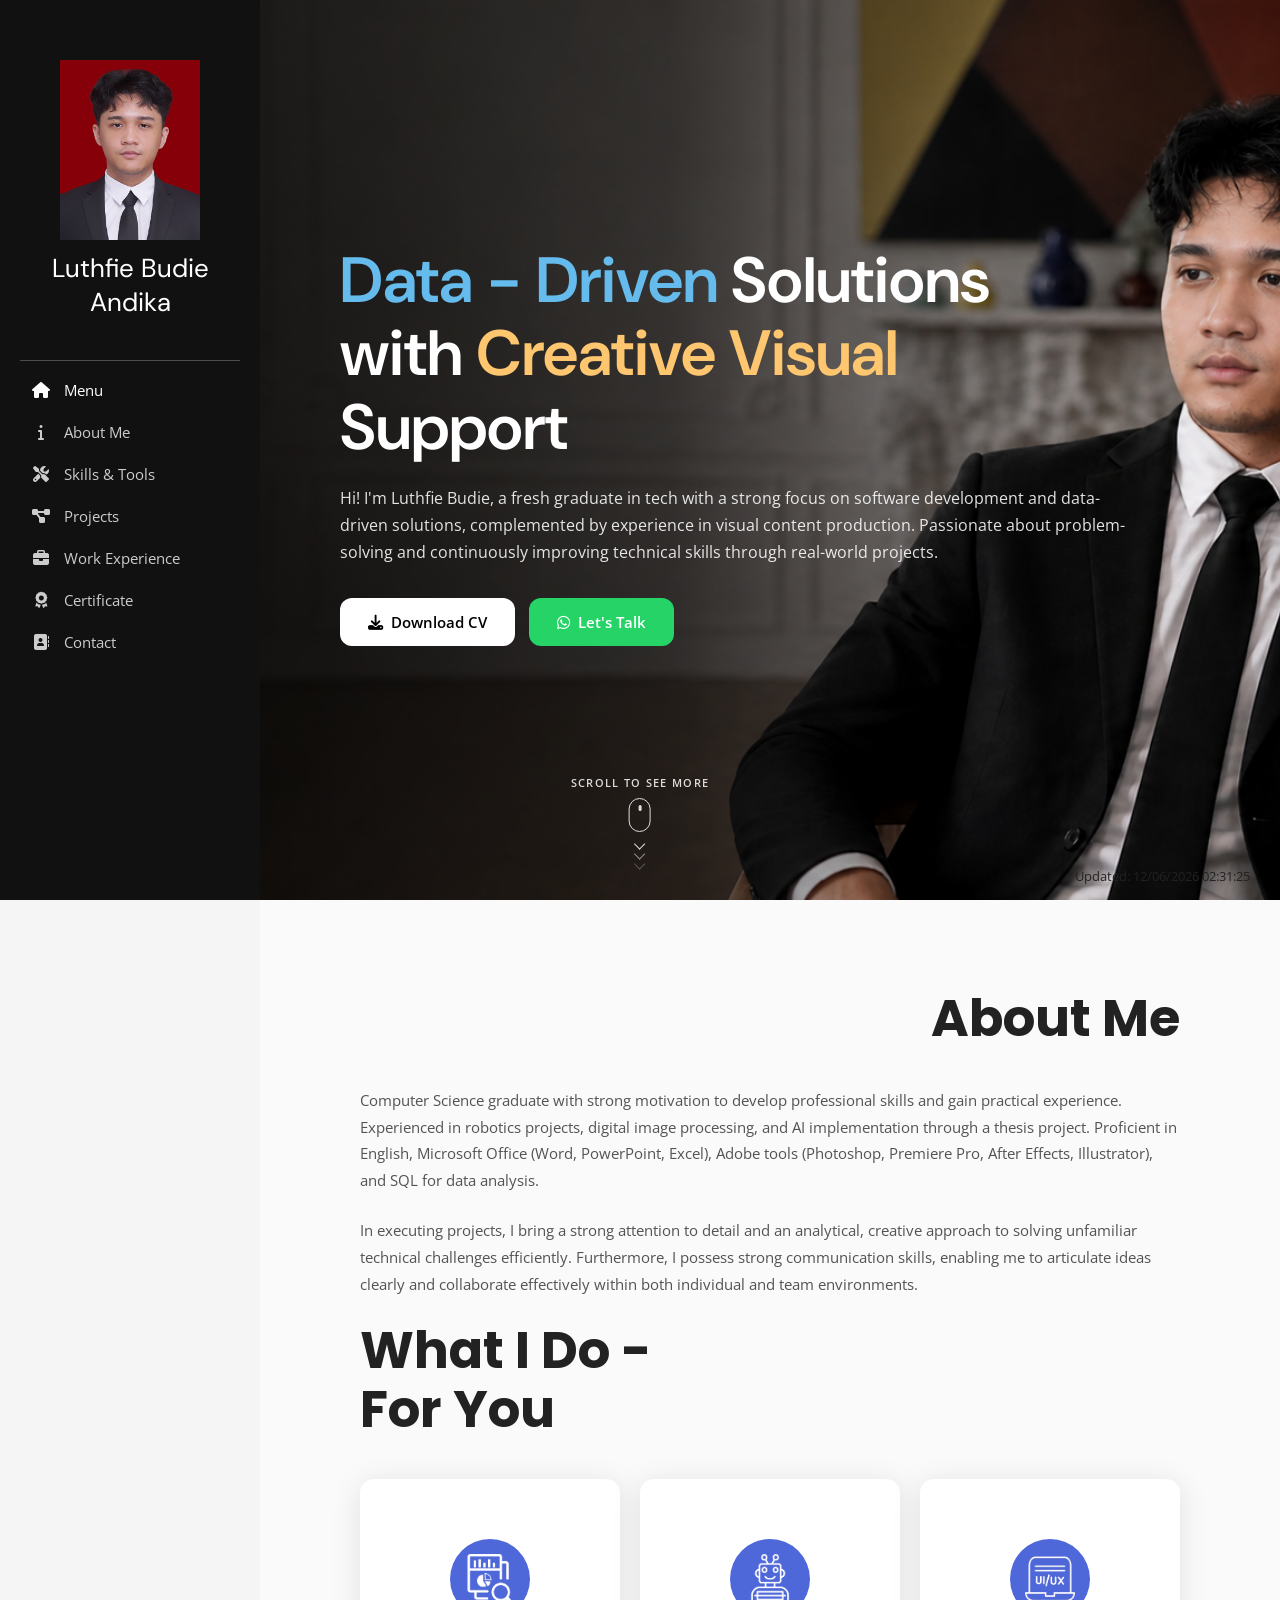
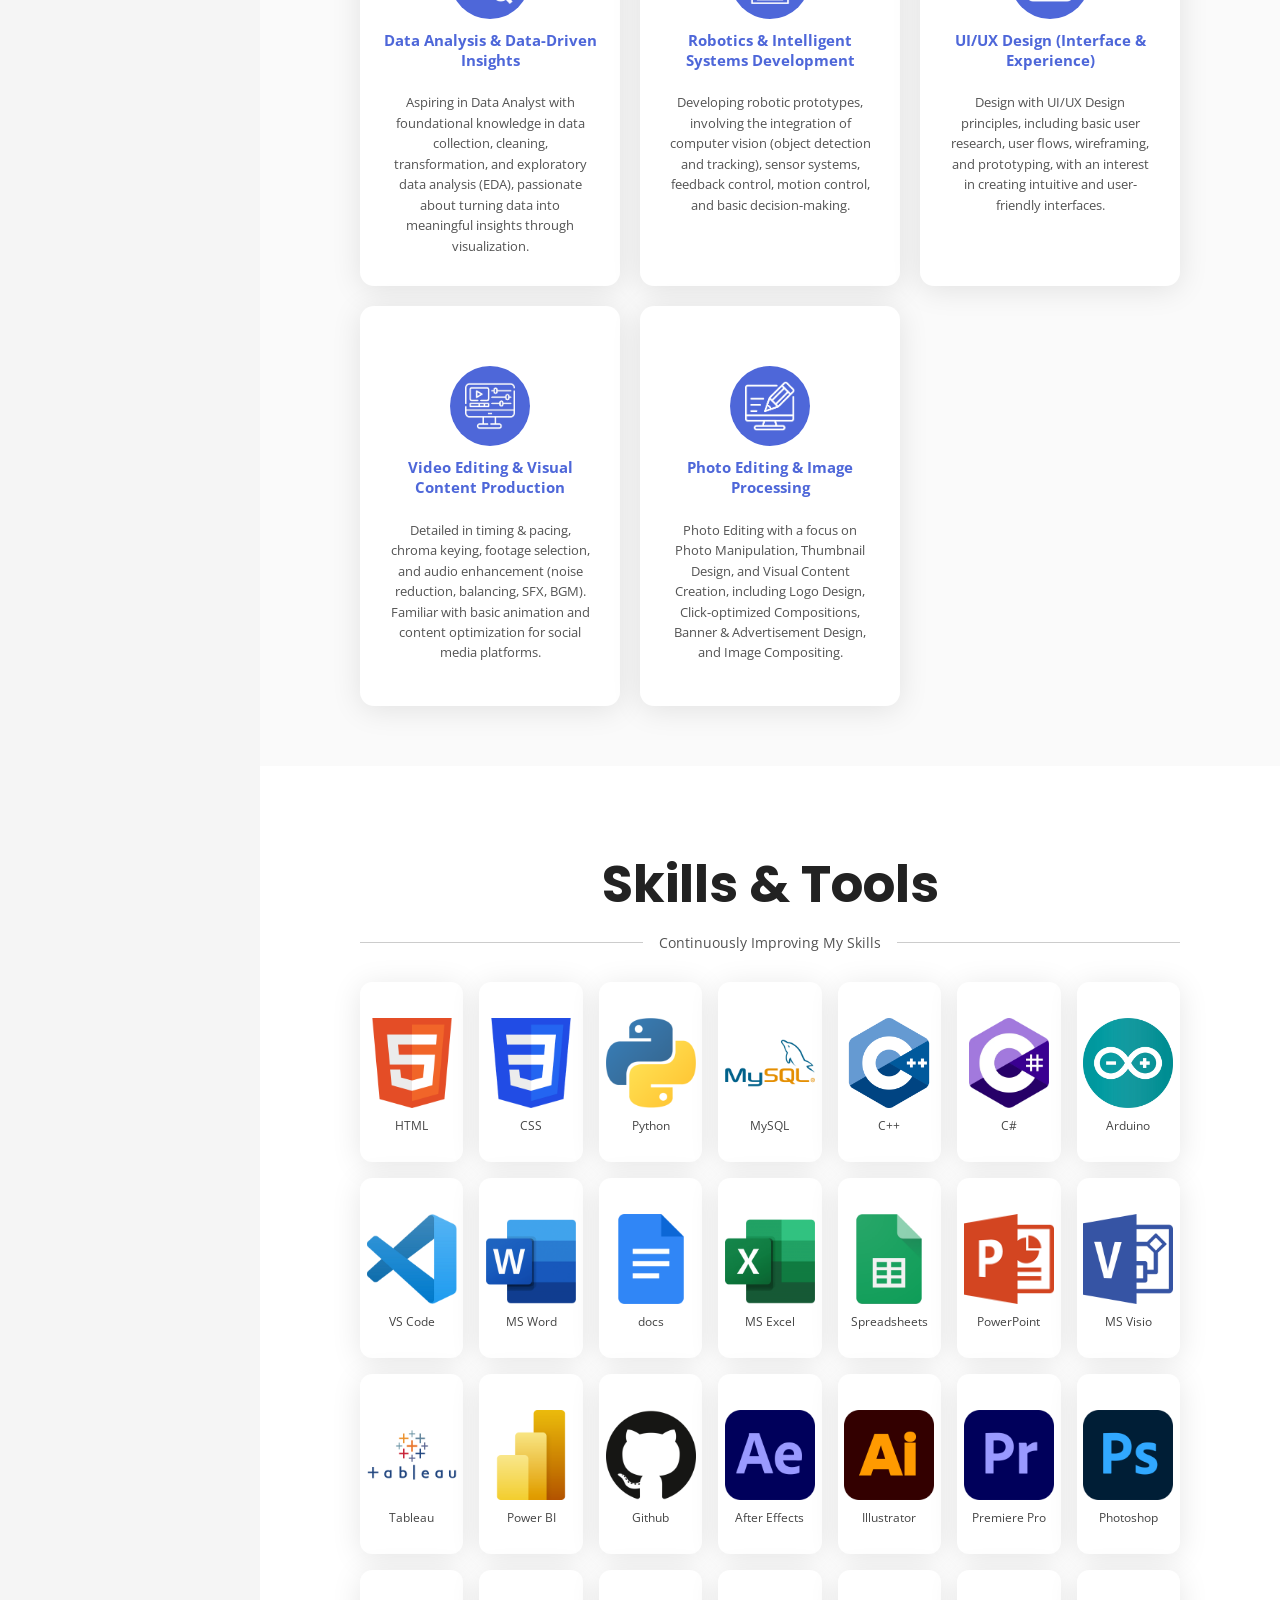
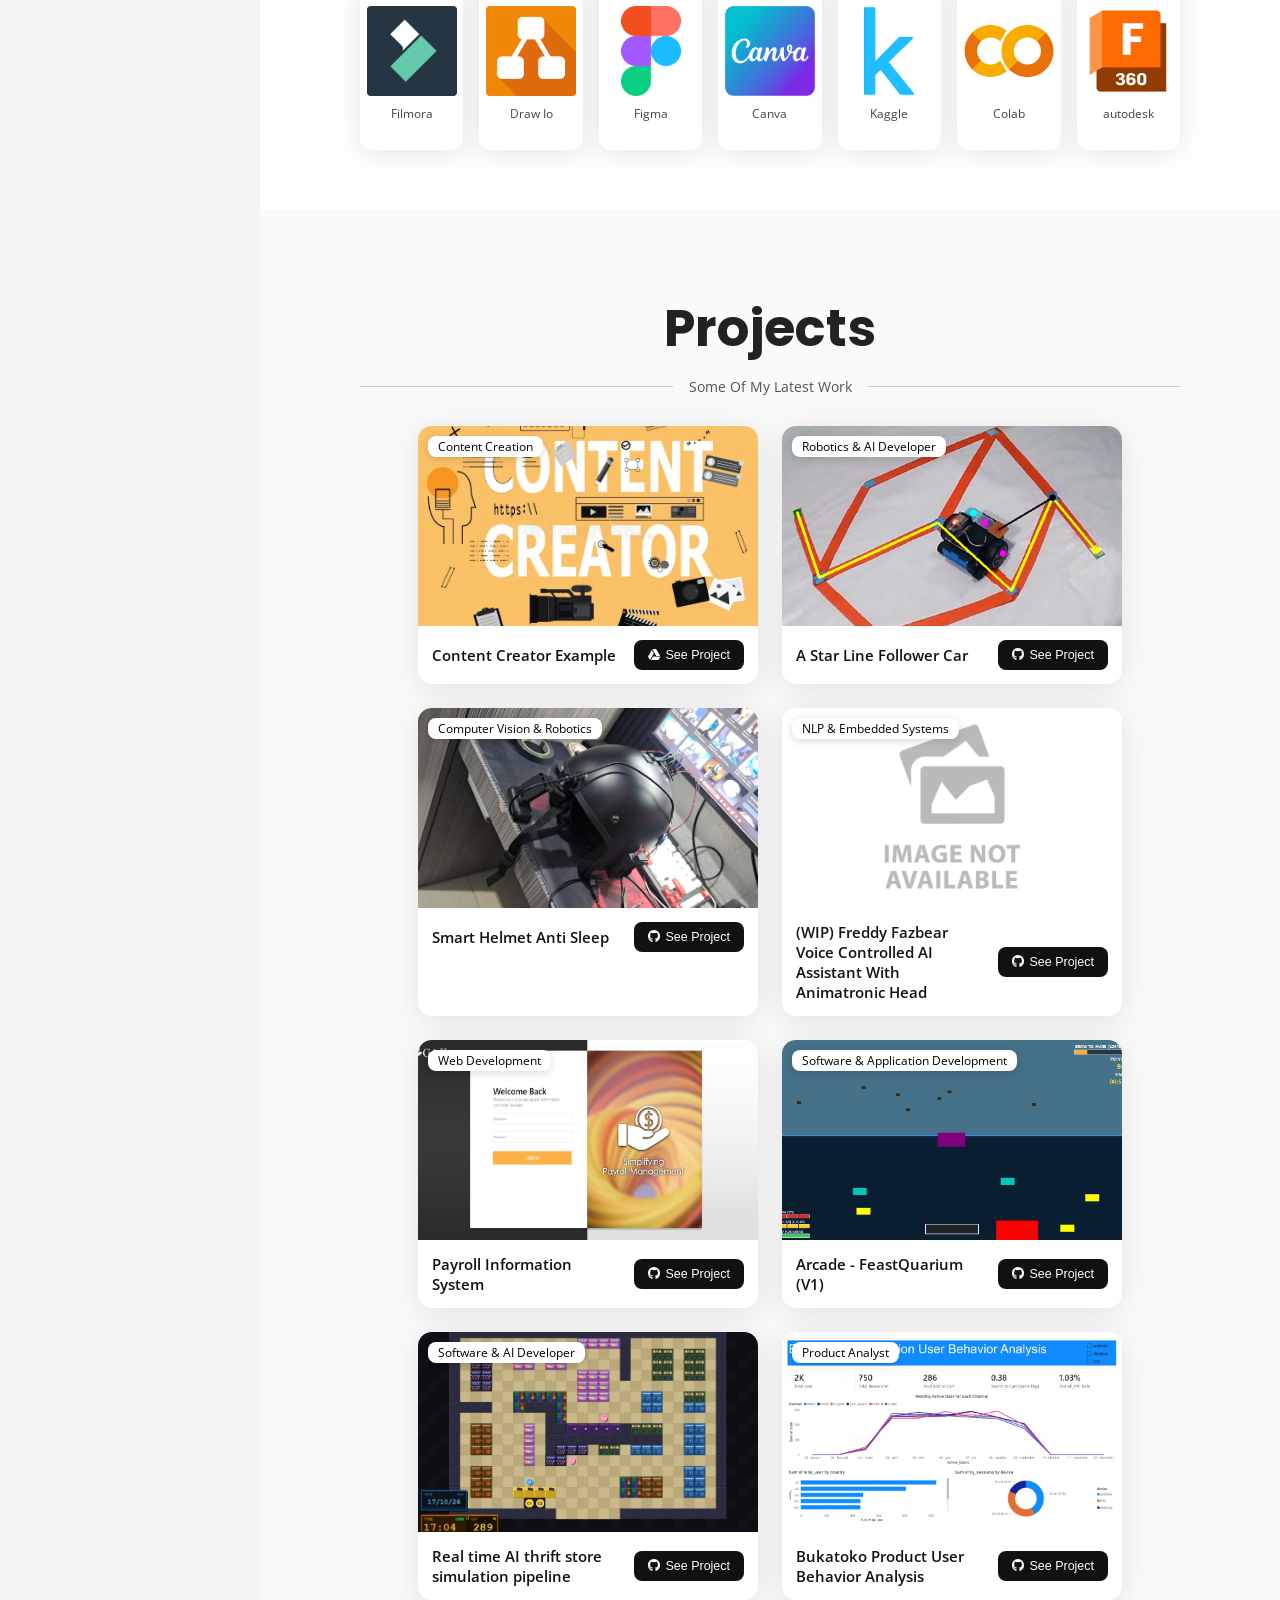
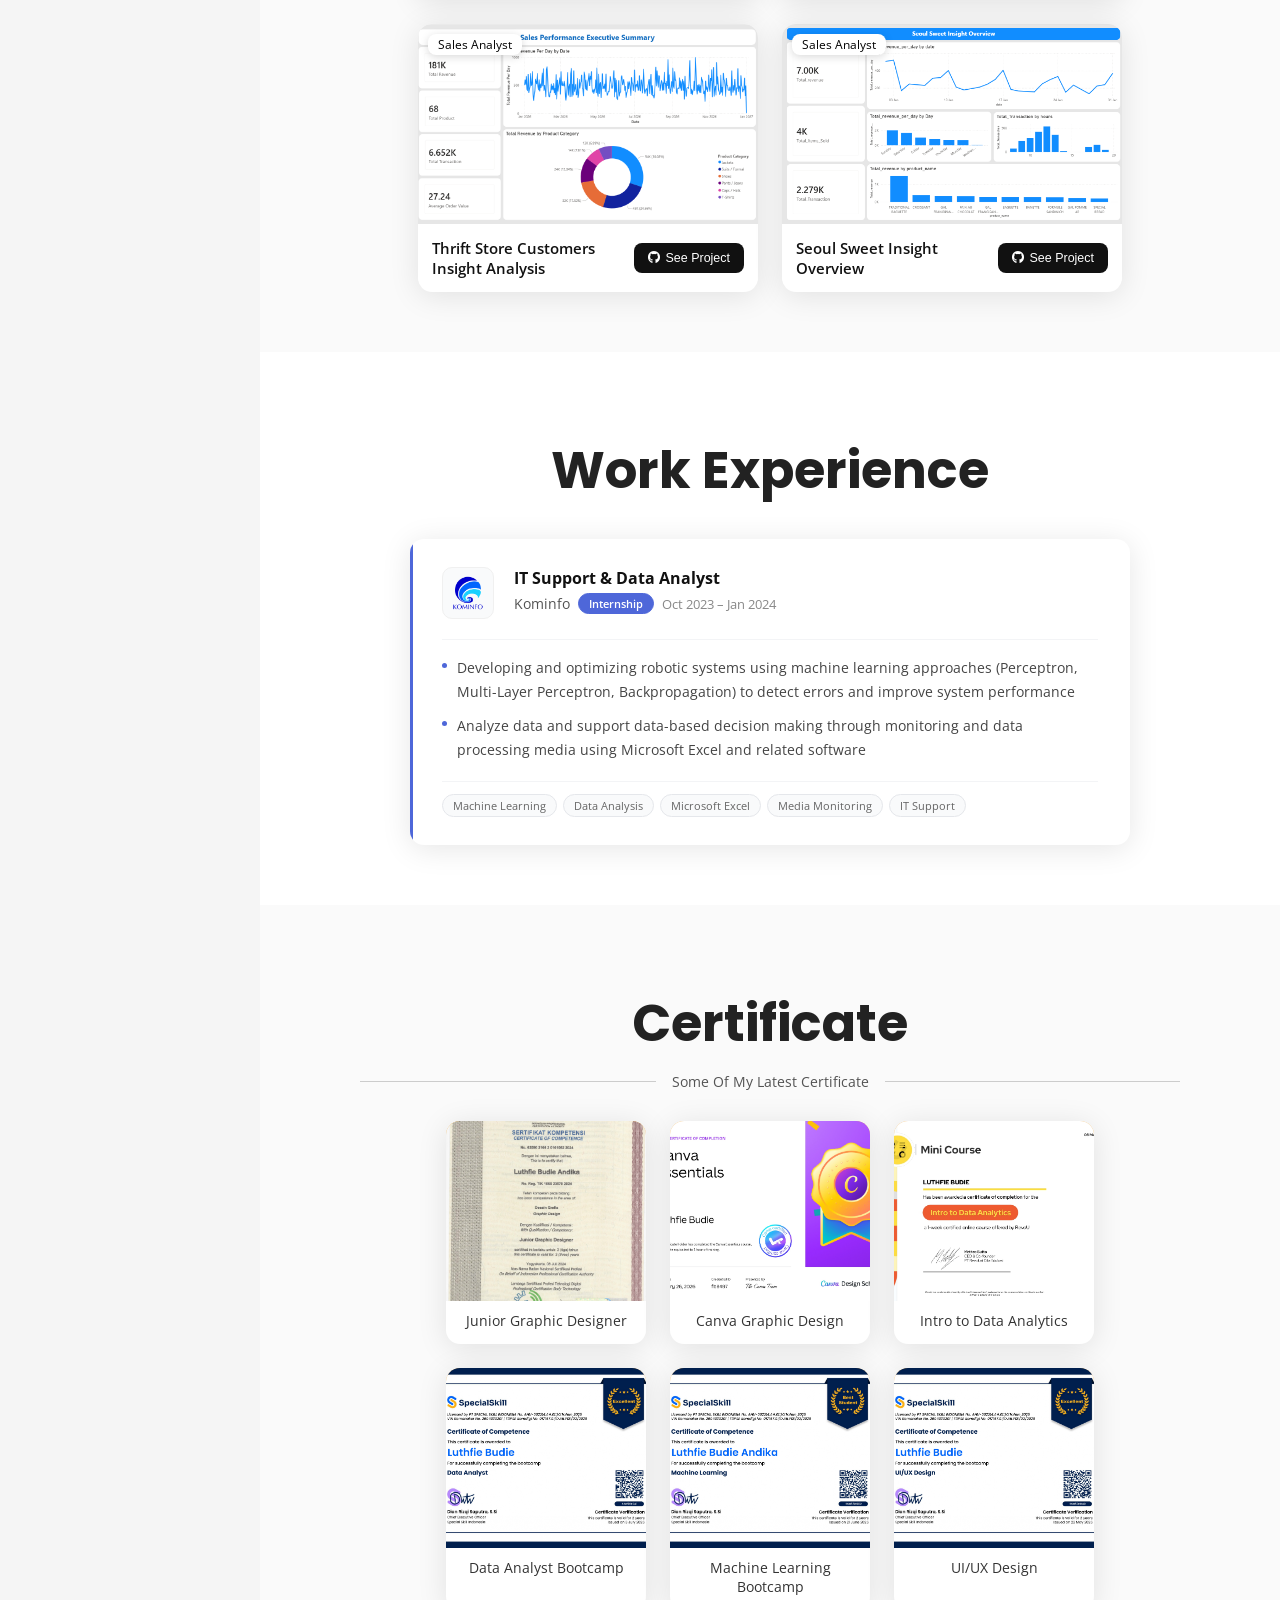
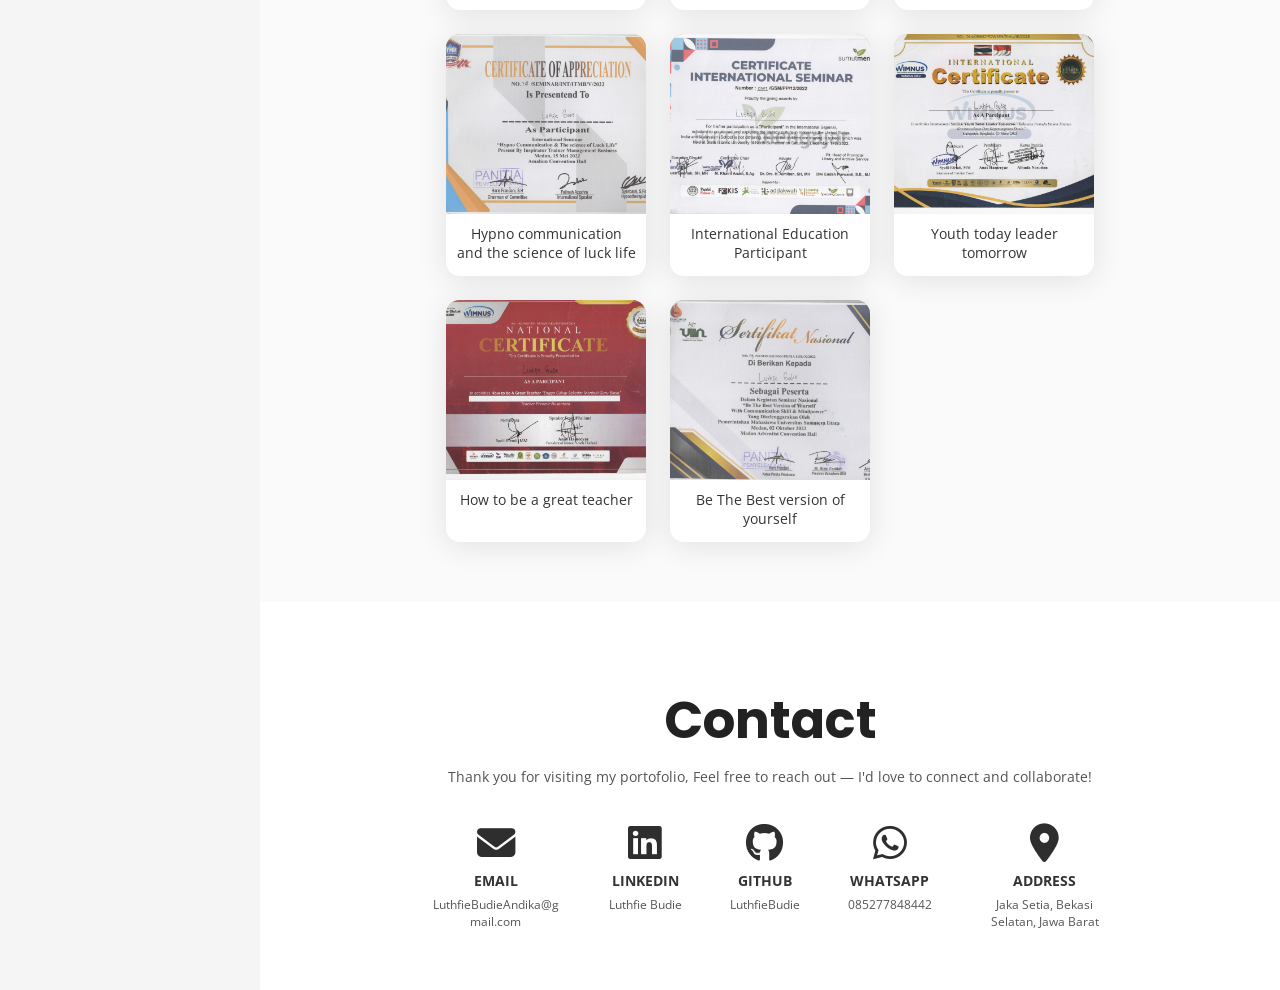
==== index.html @ 52e37673 "Add files via upload" ====
<!DOCTYPE html>
<html lang="en">
<head>
  <meta name="viewport" content="width=device-width, initial-scale=1.0">
  <meta charset="UTF-8">
  <title>LuthfieBudie_Portfolio</title>
  <link rel="stylesheet" href="style.css">
  <link rel="stylesheet" href="https://cdnjs.cloudflare.com/ajax/libs/font-awesome/6.5.0/css/all.min.css">
  <link href="https://fonts.googleapis.com/css2?family=Poppins:wght@300;400;600;700&family=DM+Sans:wght@400;500;600&family=Open+Sans:wght@300;400;600&display=swap" rel="stylesheet">


<body>

  <div id="projectModal" class="zoom-modal" role="dialog" aria-modal="true" aria-label="Project Preview">
    <button class="zoom-close" id="projectModalClose" aria-label="Close"><i class="fa-solid fa-xmark"></i></button>
    <div class="zoom-modal-inner">
      <img class="zoom-modal-img" id="projectModalImg" src="" alt="Project Preview">
      <p class="zoom-modal-caption" id="projectModalCaption"></p>
    </div>
  </div>

  <div id="certModal" class="zoom-modal" role="dialog" aria-modal="true" aria-label="Certificate Preview">
    <button class="zoom-close" id="certModalClose" aria-label="Close"><i class="fa-solid fa-xmark"></i></button>
    <div class="zoom-modal-inner">
      <div class="cert-gallery-wrap">
        <button class="cert-nav" id="certPrev" aria-label="Previous"><i class="fa-solid fa-chevron-left"></i></button>
        <div class="cert-gallery-images" id="certGalleryImages">
          <!-- images injected by JS -->
        </div>
        <button class="cert-nav" id="certNext" aria-label="Next"><i class="fa-solid fa-chevron-right"></i></button>
      </div>
      <div class="cert-dots" id="certDots"></div>
      <p class="zoom-modal-caption" id="certModalCaption"></p>
      <p class="cert-hint" id="certHint">Use arrow keys or buttons to navigate</p>
    </div>
  </div>

  <div class="sidebar-overlay" id="sidebarOverlay"></div>

  <div id="sidebar" class="sidebar">
    <div class="sidebaritem">
      <div class="photo">
        <img src="files/PhotoProfile.png" alt="Profile Photo">
        <p class="menuname">Luthfie Budie Andika</p>
      </div>
      <hr class="line">
      <a href="#menu"><i class="fa-solid fa-house"></i>Menu</a>
      <a href="#interest"><i class="fa-solid fa-info"></i>About Me</a>
      <a href="#skills"><i class="fa-solid fa-screwdriver-wrench"></i>Skills & Tools</a>
      <a href="#projects"><i class="fa-solid fa-diagram-project"></i>Projects</a>
      <a href="#experience"><i class="fa-solid fa-briefcase"></i>Work Experience</a>
      <a href="#sertificate"><i class="fa-solid fa-award"></i>Certificate</a>
      <a href="#contact"><i class="fa-solid fa-address-book"></i>Contact</a>
    </div>
  </div>

  <div id="content" class="content">

    <div class="box" id="menu">
      <img src="files/menu/menu4.png" class="boximg" alt="">
      <div class="boxcontent">
        <span class="boxtext">
          <span class="datahighlight">Data - Driven</span> Solutions <br>
          with <span class="creativehighlight">Creative Visual</span> <br>
          Support
        </span>
        <span class="boxdescription">
          Hi! I'm Luthfie Budie, a fresh graduate in tech with a strong focus on software development and data-driven solutions, complemented by experience in visual content production. Passionate about problem-solving and continuously improving technical skills through real-world projects.
        </span>
      </div>
      <div class="menubtn">
        <a class="btn" href="files/LuthfieBudie_Cv.pdf" download>
          <i class="fa-solid fa-download"></i> Download CV
        </a>
        <a class="btnwa" href="https://wa.me/6285277848442" target="_blank" rel="noopener">
          <i class="fa-brands fa-whatsapp"></i> Let's Talk
        </a>
      </div>
      <a class="scrollindicator" href="#interest">
        <span class="scrolllabel">Scroll to see more</span>
        <div class="scrollmouse"><div class="scrollwheel"></div></div>
        <div class="scrollarrows">
          <div class="scrollarrow"></div>
          <div class="scrollarrow"></div>
          <div class="scrollarrow"></div>
          <script>
            const scrollBtn = document.querySelector('.scrollindicator');
            window.addEventListener('scroll', () => {
              scrollBtn.classList.toggle('hidden', window.scrollY > 80);
            });
          </script>
        </div>
      </a>
    </div>

    <section id="interest">
      <h2 class="interest">About Me</h2>
      <div class="about-wrapper">
        <div class="text">
          <p class="abttex">
            Computer Science graduate with strong motivation to develop professional skills and gain practical experience. Experienced in robotics projects, digital image processing, and AI implementation through a thesis project. Proficient in English, Microsoft Office (Word, PowerPoint, Excel), Adobe tools (Photoshop, Premiere Pro, After Effects, Illustrator), and SQL for data analysis.
          </p>
          <p class="abttex">
            In executing projects, I bring a strong attention to detail and an analytical, creative approach to solving unfamiliar technical challenges efficiently. Furthermore, I possess strong communication skills, enabling me to articulate ideas clearly and collaborate effectively within both individual and team environments.
          </p>
          <div class="whatidoforyou">
            <p class="whatido">What I Do -</p>
            <p class="foryou">For You</p>
          </div>
        </div>
        <div class="box-container">
          <div class="card">
            <div class="cardlogo"><img src="files/about/analyst.png" alt="Data Analysis"></div> 
            <span class="cardtitle">Data Analysis &amp; Data-Driven Insights</span>
            <span class="carddescription">Aspiring in Data Analyst with foundational knowledge in data collection, cleaning, transformation, and exploratory data analysis (EDA), passionate about turning data into meaningful insights through visualization.</span>
          </div>
          <div class="card">
            <div class="cardlogo"><img src="files/about/robotic.png" alt="Robotics"></div>
            <span class="cardtitle">Robotics &amp; Intelligent Systems Development</span>
            <span class="carddescription">Developing robotic prototypes, involving the integration of computer vision (object detection and tracking), sensor systems, feedback control, motion control, and basic decision-making.</span>
          </div>
          <div class="card">
            <div class="cardlogo"><img src="files/about/uiux.png" alt="UI/UX"></div>
            <span class="cardtitle">UI/UX Design (Interface &amp; Experience)</span>
            <span class="carddescription">Design with UI/UX Design principles, including basic user research, user flows, wireframing, and prototyping, with an interest in creating intuitive and user-friendly interfaces.</span>
          </div>
          <div class="card">
            <div class="cardlogo"><img src="files/about/video.png" alt="Video Editing"></div>
            <span class="cardtitle">Video Editing &amp; Visual Content Production</span>
            <span class="carddescription">Detailed in timing & pacing, chroma keying, footage selection, and audio enhancement (noise reduction, balancing, SFX, BGM). Familiar with basic animation and content optimization for social media platforms.</span>
          </div>
          <div class="card">
            <div class="cardlogo"><img src="files/about/photo.png" alt="Photo Editing"></div>
            <span class="cardtitle">Photo Editing &amp; Image Processing</span>
            <span class="carddescription">Photo Editing with a focus on Photo Manipulation, Thumbnail Design, and Visual Content Creation, including Logo Design, Click-optimized Compositions, Banner & Advertisement Design, and Image Compositing.</span>
          </div>
        </div>
      </div>
    </section>

    <section class="skills" id="skills">
      <h2>Skills &amp; Tools</h2>
      <div class="skilltext">
        <p class="line1"></p>
        <p class="skillstext">Continuously Improving My Skills</p>
        <p class="line1"></p>
      </div>
      <div class="skillslist">
        <a class="skillsitem"><img src="files/logo/html.png" alt="HTML"><span class="skillsitemtext">HTML</span></a>
        <a class="skillsitem"><img src="files/logo/css.png" alt="CSS"><span class="skillsitemtext">CSS</span></a>
        <a class="skillsitem"><img src="files/logo/python.png" alt="Python"><span class="skillsitemtext">Python</span></a>
        <a class="skillsitem"><img src="files/logo/mysql.png" alt="MySQL"><span class="skillsitemtext">MySQL</span></a>
        <a class="skillsitem"><img src="files/logo/C++.png" alt="MySQL"><span class="skillsitemtext">C++</span></a>
        <a class="skillsitem"><img src="files/logo/csharp.png" alt="csharp"><span class="skillsitemtext">C#</span></a>
        <a class="skillsitem"><img src="files/logo/Arduino.png" alt="Arduino"><span class="skillsitemtext">Arduino</span></a>
        <a class="skillsitem"><img src="files/logo/vscode.png" alt="VSCode"><span class="skillsitemtext">VS Code</span></a>
        <a class="skillsitem"><img src="files/logo/word.png" alt="Word"><span class="skillsitemtext">MS Word</span></a>
        <a class="skillsitem"><img src="files/logo/docs.png" alt="Spreadsheets"><span class="skillsitemtext">docs</span></a>
        <a class="skillsitem"><img src="files/logo/excel.png" alt="Excel"><span class="skillsitemtext">MS Excel</span></a>
        <a class="skillsitem"><img src="files/logo/spreadsheeet.png" alt="Spreadsheets"><span class="skillsitemtext">Spreadsheets</span></a>
        <a class="skillsitem"><img src="files/logo/ppt.png" alt="PowerPoint"><span class="skillsitemtext">PowerPoint</span></a>
        <a class="skillsitem"><img src="files/logo/visio.png" alt="Visio"><span class="skillsitemtext">MS Visio</span></a>
        <a class="skillsitem"><img src="files/logo/tableau.png" alt="Tableau"><span class="skillsitemtext">Tableau</span></a>
        <a class="skillsitem"><img src="files/logo/powerbi.png" alt="Power BI"><span class="skillsitemtext">Power BI</span></a>
        <a class="skillsitem"><img src="files/logo/github.png" alt="Github"><span class="skillsitemtext">Github</span></a>
        <a class="skillsitem"><img src="files/logo/ae.png" alt="After Effects"><span class="skillsitemtext">After Effects</span></a>
        <a class="skillsitem"><img src="files/logo/ai.png" alt="Illustrator"><span class="skillsitemtext">Illustrator</span></a>
        <a class="skillsitem"><img src="files/logo/pr.png" alt="Premiere Pro"><span class="skillsitemtext">Premiere Pro</span></a>
        <a class="skillsitem"><img src="files/logo/ps.png" alt="Photoshop"><span class="skillsitemtext">Photoshop</span></a>
        <a class="skillsitem"><img src="files/logo/filmora.png" alt="Filmora"><span class="skillsitemtext">Filmora</span></a>
        <a class="skillsitem"><img src="files/logo/drawio.png" alt="Figma"><span class="skillsitemtext">Draw Io</span></a>
        <a class="skillsitem"><img src="files/logo/figma.png" alt="Figma"><span class="skillsitemtext">Figma</span></a>
        <a class="skillsitem"><img src="files/logo/canva1.png" alt="Canva"><span class="skillsitemtext">Canva</span></a>
        <a class="skillsitem"><img src="files/logo/kaggle.png" alt="Kaggle"><span class="skillsitemtext">Kaggle</span></a>
        <a class="skillsitem"><img src="files/logo/collab.png" alt="collab"><span class="skillsitemtext">Colab</span></a>
        <a class="skillsitem"><img src="files/logo/autodesk.png" alt="autodesk"><span class="skillsitemtext">autodesk</span></a>
      </div>
    </section>

    <section id="projects">
      <h2>Projects</h2>
      <div class="skilltext">
        <p class="line1"></p>
        <p class="skillstext">Some Of My Latest Work</p>
        <p class="line1"></p>
      </div>
      <div class="projectlist">
        


        <div class="projectitem">
          <div class="projectimage" onclick="openProjectModal('files/Projects/contentcreator.jpg', 'Content Creator Example')">
            <img src="files/Projects/contentcreator.jpg" alt="Payroll Information System">
            <div class="overlay"><i class="fa-solid fa-magnifying-glass"></i></div>
            <span class="projectcategory">Content Creation</span>
          </div>
          <div class="project-footer">
            <p class="projectname">Content Creator Example</p>
            <button class="projectbtn" onclick="event.stopPropagation(); window.open('https://drive.google.com/drive/folders/1EJk31gXdhMCOCyYOBe8XGK9tIzOJ_3Hi?usp=sharing', '_blank')">
              <i class="fa-brands fa-google-drive"></i> See Project
            </button>
          </div> 
        </div>
        
        


        <div class="projectitem">
          <div class="projectimage" onclick="openProjectModal('files/Projects/Project1.png', 'A Star Line Follower Car')">
            <img src="files/Projects/Project1.png" alt="A Star Line Follower Car">
            <div class="overlay"><i class="fa-solid fa-magnifying-glass"></i></div>
            <span class="projectcategory">Robotics & AI Developer</span>
          </div>
          <div class="project-footer">
            <p class="projectname">A Star Line Follower Car</p>
            <button class="projectbtn" onclick="event.stopPropagation(); window.open('https://github.com/LuthfieBudie/A-Star-Algorithm-Smart-Car', '_blank')">
              <i class="fa-brands fa-github"></i> See Project
            </button>
          </div>
        </div>
        <div class="projectitem">
          <div class="projectimage" onclick="openProjectModal('files/Projects/Project2.png', 'Smart Helmet Anti Sleep')">
            <img src="files/Projects/Project2.png" alt="Smart Helmet Anti Sleep">
            <div class="overlay"><i class="fa-solid fa-magnifying-glass"></i></div>
            <span class="projectcategory">Computer Vision &amp; Robotics</span>
          </div>
          <div class="project-footer">
            <p class="projectname">Smart Helmet Anti Sleep</p>
            <button class="projectbtn" onclick="event.stopPropagation(); window.open('https://github.com/LuthfieBudie/Smart-Anti-Sleep-Helmet', '_blank')">
              <i class="fa-brands fa-github"></i> See Project
            </button>
          </div>
        </div>


        <div class="projectitem">
          <div class="projectimage" onclick="openProjectModal('files/Projects/Project0.png', 'Smart Helmet Anti Sleep')">
            <img src="files/Projects/Project0.png" alt="Smart Helmet Anti Sleep">
            <div class="overlay"><i class="fa-solid fa-magnifying-glass"></i></div>
            <span class="projectcategory">NLP &amp; Embedded Systems</span>
          </div>
          <div class="project-footer">
            <p class="projectname">(WIP) Freddy Fazbear Voice Controlled AI Assistant With Animatronic Head</p>
            <button class="projectbtn" onclick="event.stopPropagation(); window.open('https://github.com/LuthfieBudie/Freddy_Fazbear_Voice_Controlled_AI_Assistant_With_Animatronic_Head', '_blank')">
              <i class="fa-brands fa-github"></i> See Project
            </button>
          </div>
        </div>


        <div class="projectitem">
          <div class="projectimage" onclick="openProjectModal('files/Projects/Project3.png', 'Payroll Information System')">
            <img src="files/Projects/Project3.png" alt="Payroll Information System">
            <div class="overlay"><i class="fa-solid fa-magnifying-glass"></i></div>
            <span class="projectcategory">Web Development</span>
          </div>
          <div class="project-footer">
            <p class="projectname">Payroll Information System</p>
            <button class="projectbtn" onclick="event.stopPropagation(); window.open('https://github.com/LuthfieBudie/GAJI_Payroll_Information_System', '_blank')">
              <i class="fa-brands fa-github"></i> See Project
            </button>
          </div>
        </div>

        

        <div class="projectitem">
          <div class="projectimage" onclick="openProjectModal('files/Projects/Project8.png', 'Arcade - FeastQuarium (V1)')">
            <img src="files/Projects/Project8.png" alt="Payroll Information System">
            <div class="overlay"><i class="fa-solid fa-magnifying-glass"></i></div>
            <span class="projectcategory">Software &amp; Application Development</span>
          </div>
          <div class="project-footer">
            <p class="projectname">Arcade - FeastQuarium (V1)</p>
            <button class="projectbtn" onclick="event.stopPropagation(); window.open('https://github.com/LuthfieBudie/Arcade_Hungry_Fish_in_the_Tank_-V1-', '_blank')">
              <i class="fa-brands fa-github"></i> See Project
            </button>
          </div>
        </div>
        
        <div class="projectitem">
          <div class="projectimage" onclick="openProjectModal('files/Projects/Project5.png', 'Real time AI thrift store simulation pipeline')">
            <img src="files/Projects/Project5.png" alt="Payroll Information System">
            <div class="overlay"><i class="fa-solid fa-magnifying-glass"></i></div>
            <span class="projectcategory">Software & AI Developer</span>
          </div>
          <div class="project-footer">
            <p class="projectname">Real time AI thrift store simulation pipeline</p>
            <button class="projectbtn" onclick="event.stopPropagation(); window.open('https://github.com/LuthfieBudie/Real-time-AI-thrift-store-simulation-pipeline', '_blank')">
              <i class="fa-brands fa-github"></i> See Project
            </button>
          </div>
        </div>

        <div class="projectitem">
          <div class="projectimage" onclick="openProjectModal('files/Projects/Project4.png', 'Bukatoko Product User Behavior Analysis')">
            <img src="files/Projects/Project4.png" alt="Payroll Information System">
            <div class="overlay"><i class="fa-solid fa-magnifying-glass"></i></div>
            <span class="projectcategory">Product Analyst</span>
          </div>
          <div class="project-footer">
            <p class="projectname">Bukatoko Product User Behavior Analysis</p>
            <button class="projectbtn" onclick="event.stopPropagation(); window.open('https://github.com/LuthfieBudie/Bukatoko-Product-User-Behavior-Analysis', '_blank')">
              <i class="fa-brands fa-github"></i> See Project
            </button>
          </div>
        </div>
        
        
        
        <div class="projectitem">
          <div class="projectimage" onclick="openProjectModal('files/Projects/Project6.png', 'Thrift Store Customers Insight Analysis')">
            <img src="files/Projects/Project6.png" alt="Payroll Information System">
            <div class="overlay"><i class="fa-solid fa-magnifying-glass"></i></div>
            <span class="projectcategory">Sales Analyst</span>
          </div>
          <div class="project-footer">
            <p class="projectname">Thrift Store Customers Insight Analysis</p>
            <button class="projectbtn" onclick="event.stopPropagation(); window.open('https://github.com/LuthfieBudie/Thrift-Store-Customers-Insight-Analysis', '_blank')">
              <i class="fa-brands fa-github"></i> See Project
            </button>
          </div>
        </div>

        <div class="projectitem">
          <div class="projectimage" onclick="openProjectModal('files/Projects/Project7.png', 'Seoul Sweet Insight Overview')">
            <img src="files/Projects/Project7.png" alt="Payroll Information System">
            <div class="overlay"><i class="fa-solid fa-magnifying-glass"></i></div>
            <span class="projectcategory">Sales Analyst</span>
          </div>
          <div class="project-footer">
            <p class="projectname">Seoul Sweet Insight Overview</p>
            <button class="projectbtn" onclick="event.stopPropagation(); window.open('https://github.com/LuthfieBudie/Seoul_Sweet_Insight_Overview', '_blank')">
              <i class="fa-brands fa-github"></i> See Project
            </button>
          </div>
        </div>

        


        
        
        <!-- 
        <div class="projectitem">
          <div class="projectimage" onclick="openProjectModal('files/Projects/Project6.png', 'Thrift Store Customers Insight Analysis')">
            <img src="files/Projects/Project6.png" alt="Payroll Information System">
            <div class="overlay"><i class="fa-solid fa-magnifying-glass"></i></div>
            <span class="projectcategory">Sales Analyst</span>
          </div>
          <div class="project-footer">
            <p class="projectname">Thrift Store Customers Insight Analysis</p>
            <button class="projectbtn" onclick="event.stopPropagation(); window.open('https://github.com/LuthfieBudie/Thrift-Store-Customers-Insight-Analysis', '_blank')">
              <i class="fa-brands fa-google-drive"></i> See Project
            </button>
          </div>
        </div>
        -->
        
      </div>
    </section>

    <section id="experience">
      <h2>Work Experience</h2>
      <div class="expriencewrapper">
        <div class="experiencecard">
          <div class="experiencelogo">
            <img src="files/Kominfo.png" alt="Kominfo">
          </div>
          <div class="experiencemeta">
            <p class="experiencerole">IT Support &amp; Data Analyst</p>
            <div class="experiencerow">
              <p class="experiencecompany">Kominfo</p>
              <span class="experiencebadge">Internship</span>
              <p class="experiencedate">Oct 2023 – Jan 2024</p>
            </div>
          </div>
          <div class="experiencedesc">
            <div class="experienceitem">
              <div class="experiencebullet"></div>
              <p class="experiencetext">Developing and optimizing robotic systems using machine learning approaches (Perceptron, Multi-Layer Perceptron, Backpropagation) to detect errors and improve system performance</p>
            </div>
            <div class="experienceitem">
              <div class="experiencebullet"></div>
              <p class="experiencetext">Analyze data and support data-based decision making through monitoring and data processing media using Microsoft Excel and related software</p>
            </div>
          </div>
          <div class="experiencetags">
            <span class="experiencetag">Machine Learning</span>
            <span class="experiencetag">Data Analysis</span>
            <span class="experiencetag">Microsoft Excel</span>
            <span class="experiencetag">Media Monitoring</span>
            <span class="experiencetag">IT Support</span>
          </div>
        </div>
      </div>
    </section>

    <section id="sertificate">
      <h2>Certificate</h2>
      <div class="skilltext">
        <p class="line1"></p>
        <p class="skillstext">Some Of My Latest Certificate</p>
        <p class="line1"></p>
      </div>
      <div class="sertificatelist">

        <div class="sertificatecard" onclick="openCertModal(this)" data-images='["files/sertifikat/gd1.jpg","files/sertifikat/gd2.jpg"]' data-name="Junior Graphic Designer">
          <div class="sertificateimage">
            <img src="files/sertifikat/gd1.jpg" alt="Certificate Junior">
            <div class="sert-overlay"><i class="fa-solid fa-magnifying-glass"></i></div>
          </div>
          <span class="sertificatename">Junior Graphic Designer</span>
        </div>

        
        <div class="sertificatecard" onclick="openCertModal(this)" data-images='["files/sertifikat/canva1.jpg","files/sertifikat/canva2.jpg"]' data-name="Canva Graphic Design">
          <div class="sertificateimage">
            <img src="files/sertifikat/canva1.jpg" alt="Certificate Junior">
            <div class="sert-overlay"><i class="fa-solid fa-magnifying-glass"></i></div>
          </div>
          <span class="sertificatename">Canva Graphic Design</span>
        </div> 

        
        
        <div class="sertificatecard" onclick="openCertModal(this)" data-images='["files/sertifikat/da.jpg"]' data-name="Intro to Data Analytics">
          <div class="sertificateimage">
            <img src="files/sertifikat/da.jpg" alt="Certificate Junior">
            <div class="sert-overlay"><i class="fa-solid fa-magnifying-glass"></i></div>
          </div>
          <span class="sertificatename">Intro to Data Analytics</span>
        </div>

        <div class="sertificatecard" onclick="openCertModal(this)" data-images='["files/sertifikat/datanalis1.jpg", "files/sertifikat/datanalis2.jpg"]' data-name="Intro to Data Analytics">
          <div class="sertificateimage">
            <img src="files/sertifikat/datanalis1.jpg" alt="Certificate Junior">
            <div class="sert-overlay"><i class="fa-solid fa-magnifying-glass"></i></div>
          </div>
          <span class="sertificatename">Data Analyst Bootcamp</span>
        </div>

        <div class="sertificatecard" onclick="openCertModal(this)" data-images='["files/sertifikat/emel1.jpg", "files/sertifikat/emel2.jpg"]' data-name="Intro to Data Analytics">
          <div class="sertificateimage">
            <img src="files/sertifikat/emel1.jpg" alt="Certificate Junior">
            <div class="sert-overlay"><i class="fa-solid fa-magnifying-glass"></i></div>
          </div>
          <span class="sertificatename">Machine Learning Bootcamp</span>
        </div>


        

        
        <div class="sertificatecard" onclick="openCertModal(this)" data-images='["files/sertifikat/uiux1.jpg","files/sertifikat/uiux2.jpg"]' data-name="UI/UX Design">
          <div class="sertificateimage">
            <img src="files/sertifikat/uiux1.jpg" alt="Certificate Junior">
            <div class="sert-overlay"><i class="fa-solid fa-magnifying-glass"></i></div>
          </div>
          <span class="sertificatename">UI/UX Design</span>
        </div>

        
        
        <div class="sertificatecard" onclick="openCertModal(this)" data-images='["files/sertifikat/007.jpg"]' data-name="Hypno communication and the science of luck life">
          <div class="sertificateimage">
            <img src="files/sertifikat/007.jpg" alt="Certificate Junior">
            <div class="sert-overlay"><i class="fa-solid fa-magnifying-glass"></i></div>
          </div>
          <span class="sertificatename">Hypno communication and the science of luck life</span>
        </div>
        <div class="sertificatecard" onclick="openCertModal(this)" data-images='["files/sertifikat/008.jpg","files/sertifikat/009.jpg"]' data-name="International Education Participant">
          <div class="sertificateimage">
            <img src="files/sertifikat/008.jpg" alt="Certificate Junior">
            <div class="sert-overlay"><i class="fa-solid fa-magnifying-glass"></i></div>
          </div>
          <span class="sertificatename">International Education Participant</span>
        </div>
        <div class="sertificatecard" onclick="openCertModal(this)" data-images='["files/sertifikat/012.jpg","files/sertifikat/013.jpg"]' data-name="Youth today leader tomorrow">
          <div class="sertificateimage">
            <img src="files/sertifikat/012.jpg" alt="Certificate Junior">
            <div class="sert-overlay"><i class="fa-solid fa-magnifying-glass"></i></div>
          </div>
          <span class="sertificatename">Youth today leader tomorrow</span>
        </div>
        <div class="sertificatecard" onclick="openCertModal(this)" data-images='["files/sertifikat/015.jpg","files/sertifikat/016.jpg"]' data-name="How to be a great teacher">
          <div class="sertificateimage">
            <img src="files/sertifikat/015.jpg" alt="Certificate Junior">
            <div class="sert-overlay"><i class="fa-solid fa-magnifying-glass"></i></div>
          </div>
          <span class="sertificatename">How to be a great teacher</span>
        </div>
        <div class="sertificatecard" onclick="openCertModal(this)" data-images='["files/sertifikat/018.jpg"]' data-name="Be The Best version of yourself  ">
          <div class="sertificateimage">
            <img src="files/sertifikat/018.jpg" alt="Certificate Junior">
            <div class="sert-overlay"><i class="fa-solid fa-magnifying-glass"></i></div>
          </div>
          <span class="sertificatename">Be The Best version of yourself</span>
        </div>

      </div>
    </section>

    <section id="contact">
      <h2>Contact</h2>
      <p class="Contacttext">Thank you for visiting my portofolio, Feel free to reach out — I'd love to connect and collaborate!</p>
      <div class="contactlist">
        <a class="contactitem" href="mailto:LuthfieBudieAndika@gmail.com">
          <i class="fa-solid fa-envelope"></i>
          <span class="title">EMAIL</span>
          <span class="desc">LuthfieBudieAndika@gmail.com</span>
        </a>
        <a class="contactitem" href="https://www.linkedin.com/in/luthfie-budie-5045201a0/" target="_blank" rel="noopener">
          <i class="fa-brands fa-linkedin"></i>
          <span class="title">LINKEDIN</span>
          <span class="desc">Luthfie Budie</span>
        </a>
        <a class="contactitem" href="https://github.com/LuthfieBudie" target="_blank" rel="noopener">
          <i class="fa-brands fa-github"></i>
          <span class="title">GITHUB</span>
          <span class="desc">LuthfieBudie</span>
        </a>
        <a class="contactitem" href="https://wa.me/6285277848442" target="_blank" rel="noopener">
          <i class="fa-brands fa-whatsapp"></i>
          <span class="title">WHATSAPP</span>
          <span class="desc">085277848442</span>
        </a>
        <a class="contactitem">
          <i class="fa-solid fa-location-dot"></i>
          <span class="title">ADDRESS</span>
          <span class="desc">Jaka Setia, Bekasi Selatan, Jawa Barat</span>
        </a>
      </div>
      <div>
        <p class="update">Updated: <span id="last-update"></span></p>
      </div>
      <script>
        document.getElementById("last-update").innerHTML = document.lastModified;
      </script>
    </section> 

  </div>

  <script>
    // ===== SIDEBAR =====
    const hamburger = document.getElementById('hamburger');
    const sidebar   = document.getElementById('sidebar');
    const overlay   = document.getElementById('sidebarOverlay');
    const navLinks  = document.querySelectorAll('.sidebar a');

    function openSidebar()  { sidebar.classList.add('open');    overlay.classList.add('active');    hamburger && hamburger.classList.add('open'); }
    function closeSidebar() { sidebar.classList.remove('open'); overlay.classList.remove('active'); hamburger && hamburger.classList.remove('open'); }

    if (hamburger) hamburger.addEventListener('click', () => sidebar.classList.contains('open') ? closeSidebar() : openSidebar());
    overlay.addEventListener('click', closeSidebar);
    navLinks.forEach(l => l.addEventListener('click', () => { if (window.innerWidth <= 768) closeSidebar(); }));

    // ===== ACTIVE NAV HIGHLIGHT =====
    const sections = document.querySelectorAll('section, .box');
    const links    = document.querySelectorAll('.sidebar a');
    const sectionObserver = new IntersectionObserver(entries => {
      entries.forEach(entry => {
        if (entry.isIntersecting) {
          links.forEach(l => l.style.color = '#ccc');
          const active = document.querySelector(`.sidebar a[href="#${entry.target.id}"]`);
          if (active) active.style.color = '#fff';
        }
      });
    }, { threshold: 0.4 });
    sections.forEach(s => sectionObserver.observe(s));

    const projectModal     = document.getElementById('projectModal');
    const projectModalImg  = document.getElementById('projectModalImg');
    const projectModalCaption = document.getElementById('projectModalCaption');
    const projectModalClose = document.getElementById('projectModalClose');

    function openProjectModal(src, name) {
      projectModalImg.src = src;
      projectModalCaption.textContent = name || '';
      projectModal.classList.add('active');
      document.body.style.overflow = 'hidden';
    }

    function closeProjectModal() {
      projectModal.classList.remove('active');
      document.body.style.overflow = '';
    }

    projectModalClose.addEventListener('click', closeProjectModal);
    projectModal.addEventListener('click', e => { if (e.target === projectModal) closeProjectModal(); });

    const certModal        = document.getElementById('certModal');
    const certModalClose   = document.getElementById('certModalClose');
    const certGalleryImages = document.getElementById('certGalleryImages');
    const certDots         = document.getElementById('certDots');
    const certCaption      = document.getElementById('certModalCaption');
    const certHint         = document.getElementById('certHint');
    const certPrev         = document.getElementById('certPrev');
    const certNext         = document.getElementById('certNext');

    let certImages = [];
    let certIndex  = 0;

    function renderCertGallery() {
      certGalleryImages.innerHTML = '';
      certDots.innerHTML = '';

      certImages.forEach((src, i) => {
        const img = document.createElement('img');
        img.className = 'zoom-modal-img';
        img.src = src;
        img.alt = `Certificate image ${i + 1}`;
        if (i !== certIndex) img.classList.add('hidden-img');
        certGalleryImages.appendChild(img);

        const dot = document.createElement('div');
        dot.className = 'cert-dot' + (i === certIndex ? ' active' : '');
        dot.addEventListener('click', () => { certIndex = i; updateCertView(); });
        certDots.appendChild(dot);
      });

      updateCertView();
    }

    function updateCertView() {
      const imgs = certGalleryImages.querySelectorAll('img');
      const dots = certDots.querySelectorAll('.cert-dot');

      imgs.forEach((img, i) => {
        img.classList.toggle('hidden-img', i !== certIndex);
      });
      dots.forEach((dot, i) => {
        dot.classList.toggle('active', i === certIndex);
      });

      certPrev.disabled = certIndex === 0;
      certNext.disabled = certIndex === certImages.length - 1;

      // Update hint
      if (certImages.length > 1) {
        certHint.textContent = `${certIndex + 1} / ${certImages.length}  ·  Use arrow keys or buttons to navigate`;
      } else {
        certHint.textContent = '';
      }
    }

    function openCertModal(card) {
      certImages = JSON.parse(card.dataset.images || '[]');
      const name = card.dataset.name || '';
      certIndex = 0;
      certCaption.textContent = name;
      renderCertGallery();
      certModal.classList.add('active');
      document.body.style.overflow = 'hidden';
    }

    function closeCertModal() {
      certModal.classList.remove('active');
      document.body.style.overflow = '';
    }

    certPrev.addEventListener('click', () => { if (certIndex > 0) { certIndex--; updateCertView(); } });
    certNext.addEventListener('click', () => { if (certIndex < certImages.length - 1) { certIndex++; updateCertView(); } });
    certModalClose.addEventListener('click', closeCertModal);
    certModal.addEventListener('click', e => { if (e.target === certModal) closeCertModal(); });


    document.addEventListener('keydown', e => {
      if (e.key === 'Escape') {
        closeProjectModal();
        closeCertModal();
      }
      if (e.key === 'ArrowLeft'  && certModal.classList.contains('active') && certIndex > 0) { certIndex--; updateCertView(); }
      if (e.key === 'ArrowRight' && certModal.classList.contains('active') && certIndex < certImages.length - 1) { certIndex++; updateCertView(); }
    });
  </script>

</body>
</html>
---- style.css ----
:root {
  --sidebar-width: 260px;
  --accent-blue: #65bbec;
  --accent-orange: #ffc670;
  --accent-purple: #4e67d9;
  --dark: #111111;
  --text-muted: #535353;
  --card-shadow: 0 4px 30px rgba(0,0,0,0.10);
  --transition: 0.3s ease;
  --section-pad: 80px 100px 60px;
}

*, *::before, *::after {
  box-sizing: border-box;
  margin: 0;
  padding: 0;
}
html { scroll-behavior: smooth; font-size: 16px; }
body {
  font-family: 'Open Sans', Arial, sans-serif;
  background-color: #f5f5f5;
  color: #222;
  overflow-x: hidden;
}

.bg-video {
  position: fixed;
  top: 0; left: 0;
  width: 100%; height: 100%;
  object-fit: cover;
  z-index: -1;
}

.imagemodal {
  display: none;
  position: fixed;
  z-index: 9999;
  inset: 0;
  background: rgba(0,0,0,0.75);
  backdrop-filter: blur(6px);
  justify-content: center;
  align-items: center;
}
.modalcontent {
  max-width: 88vw; max-height: 85vh;
  border-radius: 12px;
  box-shadow: 0 8px 40px rgba(0,0,0,0.5);
}
.close {
  position: absolute;
  top: 18px; right: 28px;
  font-size: 2rem; color: #fff;
  cursor: pointer; line-height: 1;
  transition: opacity 0.2s;
}
.close:hover { opacity: 0.7; }

.hamburger {
  display: none;
  position: fixed;
  top: 16px; left: 16px;
  z-index: 2000;
  background: rgba(17,17,17,0.92);
  border: none;
  border-radius: 8px;
  width: 44px; height: 44px;
  cursor: pointer;
  flex-direction: column;
  justify-content: center;
  align-items: center;
  gap: 5px;
  padding: 8px;
  transition: background 0.2s;
}
.hamburger span {
  display: block;
  width: 26px; height: 2px;
  background: #fff;
  border-radius: 2px;
  transition: all 0.3s;
}
.hamburger.open span:nth-child(1) { transform: translateY(7px) rotate(45deg); }
.hamburger.open span:nth-child(2) { opacity: 0; }
.hamburger.open span:nth-child(3) { transform: translateY(-7px) rotate(-45deg); }




.sidebar {
  height: 100%;
  width: var(--sidebar-width);
  position: fixed;
  top: 0; left: 0;
  background-color: var(--dark);
  padding-top: 20px;
  z-index: 1500;
  transition: transform var(--transition);
  overflow-y: auto;
  overflow-x: hidden;
}
.sidebaritem { padding-bottom: 20px; }
.photo { text-align: center; padding: 40px 0 0; }
.photo img {
  width: 140px; height: 180px;
  object-fit: cover;
  display: block;
  margin: 0 auto;
}
.menuname {
  font-family: 'DM Sans', 'Poppins', sans-serif;
  color: #fff;
  margin-top: 12px;
  font-size: 26px;
  text-align: center;
  padding: 0 12px;
  line-height: 1.3;
}
.line {
  border: none;
  height: 1px;
  background: rgba(255,255,255,0.25);
  margin: 40px 20px 8px;
  border-radius: 100px;
}
.sidebar a {
  display: flex;
  align-items: center;
  gap: 12px;
  padding: 11px 30px;
  text-decoration: none;
  font-size: 0.95rem;
  color: #ccc;
  transition: background var(--transition), color var(--transition);
  white-space: nowrap;
}
.sidebar a i { width: 22px; text-align: center; font-size: 1rem; flex-shrink: 0; }
.sidebar a:hover { background-color: #2a2a2a; color: #fff; }

.sidebar-overlay {
  display: none;
  position: fixed; inset: 0;
  background: rgba(0,0,0,0.5);
  z-index: 1400;
}
.sidebar-overlay.active { display: block; }

.content {
  margin-left: var(--sidebar-width);
  transition: margin-left var(--transition);
  min-height: 100vh;
}
.scrollindicator { position: fixed; bottom: 32px; left: 50%; transform: translateX(-50%); display: flex; flex-direction: column; align-items: center; gap: 8px; text-decoration: none; opacity: 0.85; transition: opacity 0.4s, transform 0.4s; animation: scrollFloat 2s ease-in-out infinite; z-index: 99; }
.scrollindicator.hidden { opacity: 0; pointer-events: none; transform: translateX(-50%) translateY(12px); }
.scrollindicator:hover { opacity: 1; }
.scrolllabel { font-family: 'Open Sans', sans-serif; font-size: 11px; letter-spacing: 0.12em; text-transform: uppercase; color: #fff; font-weight: 600; }
.scrollmouse { width: 22px; height: 34px; border: 1.5px solid #fff; border-radius: 11px; display: flex; justify-content: center; padding-top: 6px; }
.scrollwheel { width: 3px; height: 6px; background: #fff; border-radius: 2px; animation: scrollWheel 2s ease-in-out infinite; }
.scrollarrows { display: flex; flex-direction: column; align-items: center; gap: 2px; }
.scrollarrow { width: 8px; height: 8px; border-right: 1.5px solid #fff; border-bottom: 1.5px solid #fff; transform: rotate(45deg); animation: arrowFade 2s ease-in-out infinite; }
.scrollarrow:nth-child(2) { animation-delay: 0.2s; opacity: 0.6; }
.scrollarrow:nth-child(3) { animation-delay: 0.4s; opacity: 0.3; }
@keyframes scrollFloat { 0%,100%{transform:translateY(0)} 50%{transform:translateY(5px)} }
@keyframes scrollWheel { 0%{transform:translateY(0);opacity:1} 80%{transform:translateY(8px);opacity:0} 100%{transform:translateY(0);opacity:0} }
@keyframes arrowFade { 0%,100%{opacity:0.2} 50%{opacity:1} }




.box {
  position: relative;
  overflow: hidden;
  width: 100%;
  min-height: 100vh;
  display: flex;
  flex-direction: column;
  justify-content: center;
  align-items: flex-start;
  padding: 80px 60px 90px 80px;
}
.boximg {
  position: absolute; inset: 0;
  width: 100%; height: 100%;
  object-fit: cover; z-index: 0;
}
.box::after {
  content: '';
  position: absolute; inset: 0;
  background: linear-gradient(to right, rgba(0,0,0,0.48) 40%, transparent 80%);
  z-index: 1;
}
.boxcontent { position: relative; z-index: 2; max-width: 900px; }
.boxtext {
  font-family: 'DM Sans', 'Poppins', sans-serif;
  font-size: clamp(2rem, 5vw, 4.5rem);
  font-weight: 600;
  color: #fff;
  line-height: 1.15;
  display: block;
  margin-bottom: 20px;
}
.datahighlight     { color: var(--accent-blue); }
.creativehighlight { color: var(--accent-orange); }
.boxdescription {
  font-family: 'Open Sans', sans-serif;
  color: rgba(255,255,255,0.88);
  font-size: clamp(0.85rem, 1.5vw, 1rem);
  line-height: 1.7;
  max-width: 800px;
  display: block;
  margin-bottom: 32px;
}
.menubtn { display: flex; gap: 14px; flex-wrap: wrap; position: relative; z-index: 2; }
.btn {
  font-family: 'Open Sans', sans-serif;
  display: inline-flex; justify-content: center; align-items: center;
  height: 48px; padding: 0 28px;
  border-radius: 12px; background-color: #fff;
  cursor: pointer; font-size: 0.95rem; font-weight: 600;
  gap: 8px; text-decoration: none; color: #000;
  transition: transform 0.2s, box-shadow 0.2s; white-space: nowrap;
}
.btn:hover { transform: translateY(-2px); box-shadow: 0 6px 20px rgba(0,0,0,0.2); }
.btnwa {
  font-family: 'Open Sans', sans-serif;
  display: inline-flex; justify-content: center; align-items: center;
  height: 48px; padding: 0 28px;
  border-radius: 12px; background-color: #25D366;
  cursor: pointer; font-size: 0.95rem; font-weight: 600;
  gap: 8px; text-decoration: none; color: #fff;
  transition: transform 0.2s, box-shadow 0.2s; white-space: nowrap;
}
.btnwa:hover { transform: translateY(-2px); box-shadow: 0 6px 20px rgba(37,211,102,0.4); }

section { padding: var(--section-pad); background: #fff; }
section:nth-child(even) { background: #fafafa; }
section h2 {
  font-family: 'Poppins', sans-serif;
  font-size: clamp(2rem, 4vw, 3.5rem);
  font-weight: 700;
  margin-bottom: 10px;
}

.skilltext, .skilltext1 {
  display: flex;
  align-items: center;
  gap: 16px;
  margin: 10px 0 30px;
}
.skilltext .line,
.skilltext .line1,
.skilltext1 .line1,
.skilltext1 .line2 {
  flex: 1;
  height: 1px;
  background: #ccc;
  border: none;
  min-width: 20px;
  padding: 0; margin: 0;
  position: static;
}
.skillstext {
  font-family: 'Open Sans', sans-serif;
  color: var(--text-muted);
  white-space: nowrap;
  font-size: 0.9rem;
}




#interest { padding: var(--section-pad); }
.interest {
  font-family: 'Poppins', sans-serif;
  font-size: clamp(2rem, 4vw, 3.5rem);
  font-weight: 700;
  margin-bottom: 30px;
  text-align: right;
  padding: 0;
}
.about-wrapper { display: flex; gap: 40px; align-items: flex-start; flex-wrap: wrap; }
.text { flex: 1 1 260px; min-width: 200px; }
.abttex {
  font-family: 'Open Sans', sans-serif;
  color: var(--text-muted);
  font-size: 0.95rem;
  line-height: 1.75;
  margin-bottom: 24px;
}
.whatidoforyou { margin-top: 10px; }
.whatido, .foryou {
  font-family: 'Poppins', sans-serif;
  font-size: clamp(2rem, 4vw, 3.5rem);
  font-weight: 700;
  line-height: 1.15;
  margin: 0;
}
.box-container {
  flex: 2 1 400px;
  display: grid;
  grid-template-columns: repeat(3, minmax(200px, 1fr));
  gap: 20px; 
}
.card {
  min-height: 400px;
  box-shadow: var(--card-shadow);
  border-radius: 14px; background: #fff;
  padding: 60px 18px 20px;
  display: flex; flex-direction: column;
  align-items: center; gap: 12px;
  transition: transform 0.25s, box-shadow 0.25s;
}
.card:hover { transform: translateY(-4px); box-shadow: 0 10px 40px rgba(0,0,0,0.12); }
.cardlogo {
  background-color: var(--accent-purple);
  width: 80px; height: 80px;
  border-radius: 50%;
  display: flex; justify-content: center; align-items: center;
  flex-shrink: 0;
}
.cardlogo img { width: 50px; height: 50px; object-fit: contain; }
.cardtitle { color: var(--accent-purple); font-weight: 700; font-size: 0.95rem; text-align: center; line-height: 1.3; }

.carddescription { font-family: 'Open Sans', sans-serif; text-align: center; font-size: 0.8rem; color: var(--text-muted); line-height: 1.6; }
.carddescription {
  padding: 10px;
}




.skills { padding: var(--section-pad); }
.skills h2 { text-align: center; margin-bottom: 0; }
.skillslist {
  display: grid;
  grid-template-columns: repeat(7, 1fr);
  gap: 16px;
  margin-top: 10px;
}
.skillsitem {
  border-radius: 12px; background: #fff;
  box-shadow: var(--card-shadow); overflow: hidden;
  padding: 20px 10px 14px;
  display: flex; flex-direction: column;
  justify-content: center; align-items: center;
  gap: 10px; text-decoration: none; color: #222;
  transition: transform 0.2s, box-shadow 0.2s;
  cursor: default;
  min-height: 180px;
}
.skillsitem:hover { transform: translateY(-3px); box-shadow: 0 8px 28px rgba(0,0,0,0.13); }
.skillsitem img { width: 90px; height: 90px; object-fit: contain; }
.skillsitemtext { font-family: 'Open Sans', sans-serif; font-size: 0.72rem; text-align: center; color: #444; }




#projects { padding: var(--section-pad); }
#projects h2 { text-align: center; }
.projectlist {
  display: grid;
  grid-template-columns: repeat(auto-fill, minmax(0, 340px));
  gap: 24px;
  margin-top: 20px;
  justify-content: center;
}
.projectitem {
  background: #fff; border-radius: 14px; overflow: hidden;
  box-shadow: var(--card-shadow);
  transition: transform 0.25s, box-shadow 0.25s;
  display: flex; flex-direction: column;
}
.projectitem:hover { transform: translateY(-4px); box-shadow: 0 10px 40px rgba(0,0,0,0.13); }
.projectimage { position: relative; height: 200px; overflow: hidden; cursor: pointer; }
.projectimage img { width: 100%; height: 100%; object-fit: cover; transition: transform 0.4s; }
.projectimage:hover img { transform: scale(1.07); }
.overlay {
  position: absolute; inset: 0;
  background: rgba(0,0,0,0.4);
  display: flex; justify-content: center; align-items: center;
  opacity: 0; transition: opacity 0.3s; pointer-events: none;
}
.overlay i { color: #fff; font-size: 1.8rem; }
.projectimage:hover .overlay { opacity: 1; }
.projectcategory {
  position: absolute; top: 10px; left: 10px;
  font-family: 'Open Sans', sans-serif; font-size: 0.72rem;
  background: #fff; color: #000;
  border-radius: 8px; padding: 3px 10px;
  box-shadow: 0 2px 8px rgba(0,0,0,0.15);
  pointer-events: none;
}
.project-footer { padding: 14px; display: flex; justify-content: space-between; align-items: center; gap: 10px; }
.projectname { font-family: 'Open Sans', sans-serif; font-size: 0.95rem; font-weight: 600; color: #111; margin: 0; flex: 1; min-width: 0; }
.projectbtn {
  background: #111; color: #fff; border: none;
  border-radius: 8px; padding: 8px 14px; font-size: 0.78rem;
  cursor: pointer; display: flex; align-items: center; gap: 6px;
  white-space: nowrap; flex-shrink: 0;
  transition: background 0.2s; text-decoration: none;
}
.projectbtn:hover { background: #333; }




#experience { padding: var(--section-pad); }
#experience h2 { margin-bottom: 30px; text-align: center; }
.expriencewrapper { display: flex; justify-content: center; }
.experiencecard { display: flex; align-items: flex-start; gap: 20px; background: #fff; border-radius: 14px; padding: 28px 32px; box-shadow: var(--card-shadow); width: 100%; max-width: 720px; flex-wrap: wrap; position: relative; overflow: hidden; }
.experiencecard::before { content: ''; position: absolute; left: 0; top: 0; bottom: 0; width: 3px; background: var(--accent-purple); border-radius: 0; }
.experiencelogo { width: 52px; height: 52px; flex-shrink: 0; display: flex; align-items: center; justify-content: center; border: 1px solid #f0f0f0; border-radius: 10px; background: #f9fafb; padding: 8px; }
.experiencelogo img { width: 100%; height: 100%; object-fit: contain; }
.experiencemeta { flex: 1; min-width: 140px; }
.experiencerole { font-family: 'Open Sans', sans-serif; font-size: 1rem; font-weight: 700; color: #111; margin-bottom: 4px; }
.experiencerow { display: flex; align-items: center; gap: 8px; flex-wrap: wrap; }
.experiencecompany { font-family: 'Open Sans', sans-serif; font-size: 0.85rem; color: var(--text-muted); margin: 0; }
.experiencedate { font-family: 'Open Sans', sans-serif; font-size: 0.8rem; color: #888; margin: 0; }
.experiencebadge { font-size: 11px; font-weight: 600; padding: 2px 10px; border-radius: 99px; background: var(--accent-purple); color: #ffffff; border: 1px solid var(--accent-purple); }
.experiencedesc { width: 100%; display: flex; flex-direction: column; gap: 10px; padding-top: 16px; border-top: 1px solid #f3f4f6; }
.experienceitem { display: flex; gap: 10px; align-items: flex-start; }
.experiencebullet { margin-top: 7px; width: 5px; height: 5px; border-radius: 50%; background: var(--accent-purple); flex-shrink: 0; }
.experiencetext { font-family: 'Open Sans', sans-serif; font-size: 0.875rem; line-height: 1.7; color: #444; margin: 0; }
.experiencetags { display: flex; gap: 6px; flex-wrap: wrap; width: 100%; padding-top: 12px; border-top: 1px solid #f3f4f6; }
.experiencetag { font-size: 11px; padding: 3px 10px; border-radius: 99px; background: #f9fafb; color: #666; border: 1px solid #e5e7eb; font-family: 'Open Sans', sans-serif; }




#sertificate { padding: var(--section-pad); }
#sertificate h2 { text-align: center; margin-bottom: 0; }
.sertificatelist {
  display: grid;
  grid-template-columns: repeat(auto-fill, minmax(180px, 200px));
  gap: 24px;
  margin-top: 20px;
  justify-content: center;
}
.sertificatecard {
  background: #fff; border-radius: 14px; overflow: hidden;
  box-shadow: var(--card-shadow);
  display: flex; flex-direction: column; align-items: center;
  padding-bottom: 14px; text-decoration: none;
  transition: transform 0.2s;
}
.sertificatecard:hover { transform: translateY(-3px); }
.sertificateimage { width: 100%; height: 180px; background-color: #f0b256; border-radius: 10px 10px 0 0; margin: 0; flex-shrink: 0; }
.sertificatename { font-family: 'Open Sans', sans-serif; font-size: 0.85rem; color: #333; text-align: center; padding: 10px 10px 0; }

#contact { padding: var(--section-pad); text-align: center; }
#contact h2 { margin-bottom: 6px; }
.Contacttext { color: var(--text-muted); font-family: 'Open Sans', sans-serif; font-size: 0.9rem; margin-bottom: 36px; line-height: 1.6; }
.contactlist { display: flex; justify-content: center; flex-wrap: wrap; gap: 32px 48px; }
.contactitem { display: flex; flex-direction: column; align-items: center; text-decoration: none; transition: transform 0.2s; }
.contactitem:hover { transform: translateY(-3px); }
.contactitem i { color: #2e2e2e; font-size: 2.4rem; }
.contactitem .title { padding-top: 8px; color: #333; font-family: 'Open Sans', sans-serif; font-size: 0.85rem; font-weight: 700; }
.contactitem .desc { max-width: 130px; text-align: center; word-break: break-word; font-size: 0.75rem; padding-top: 6px; color: #555; font-family: 'Open Sans', sans-serif; }

.update{position: fixed; bottom: 10px; right: 20px; font-size: 13px; padding: 5px 10px;}  



@media (max-width: 1200px) {
  .skillslist { grid-template-columns: repeat(5, 1fr); }
}

@media (max-width: 1024px) {
  :root { --sidebar-width: 220px; --section-pad: 70px 60px 50px; }
  .box { padding: 70px 40px 50px 60px; }
  .skillslist { grid-template-columns: repeat(4, 1fr); }
  .projectlist { grid-template-columns: repeat(2, minmax(0, 340px)); }
}

@media (max-width: 768px) {
  .hamburger { display: flex; }
  .sidebar { transform: translateX(-100%); width: 250px; }
  .sidebar.open { transform: translateX(0); }
  .content { margin-left: 0 !important; }

  :root { --section-pad: 60px 24px 40px; }

  .box { min-height: 100vh; padding: 100px 24px 60px; justify-content: flex-end; }
  .boxtext { font-size: clamp(1.6rem, 7vw, 2.6rem); }
  .boxdescription { font-size: 0.85rem; max-width: 100%; }
  .box::after { background: linear-gradient(to top, rgba(0,0,0,0.7) 50%, rgba(0,0,0,0.15) 100%); }
  .menubtn { flex-direction: column; align-items: flex-start; }
  .btn, .btnwa { width: 190px; }

  .interest { text-align: left; }
  .about-wrapper { flex-direction: column; }
  .text { width: 100%; }
  .box-container { grid-template-columns: repeat(2, 1fr); }

  .skillslist { grid-template-columns: repeat(3, 1fr); }

  .projectlist { grid-template-columns: 1fr; justify-content: stretch; }

  .experiencelist1 { padding: 20px; max-width: 100%; }

  .sertificatelist { grid-template-columns: repeat(2, minmax(140px, 1fr)); justify-content: center; }

  .contactlist { gap: 24px 28px; }
}

@media (max-width: 480px) {
  .box-container { grid-template-columns: 1fr 1fr; }
  .skillslist { grid-template-columns: repeat(3, 1fr); }
  .sertificatelist { grid-template-columns: repeat(2, 1fr); }
  .contactlist { gap: 20px 16px; }
}
@media print {
    body {
        font-size: 12px;
        line-height: 1.4;
    }
    
    nav, .sidebar, button, .menu, footer {
        display: none !important;
    }
    
    .container, .section {
        width: 100% !important;
        max-width: 100% !important;
        margin: 0 !important;
        padding: 20px !important;
        box-shadow: none !important;
    }
    
    img {
        max-width: 100% !important;
        height: auto !important;
    }
}

.zoom-modal {
      display: none;
      position: fixed;
      z-index: 9999;
      inset: 0;
      background: rgba(0, 0, 0, 0.88);
      backdrop-filter: blur(10px);
      -webkit-backdrop-filter: blur(10px);
      justify-content: center;
      align-items: center;
      animation: modalFadeIn 0.25s ease;
    }
    .zoom-modal.active { display: flex; }

    @keyframes modalFadeIn {
      from { opacity: 0; }
      to   { opacity: 1; }
    }

    .zoom-modal-inner {
      position: relative;
      display: flex;
      flex-direction: column;
      align-items: center;
      max-width: 92vw;
      max-height: 92vh;
      animation: modalSlideUp 0.28s cubic-bezier(0.34, 1.56, 0.64, 1);
    }

    @keyframes modalSlideUp {
      from { transform: translateY(24px) scale(0.96); opacity: 0; }
      to   { transform: translateY(0) scale(1); opacity: 1; }
    }

    /* Close button */
    .zoom-close {
      position: fixed;
      top: 20px;
      right: 24px;
      width: 44px;
      height: 44px;
      border-radius: 50%;
      background: rgba(255,255,255,0.12);
      border: 1.5px solid rgba(255,255,255,0.25);
      color: #fff;
      font-size: 1.2rem;
      cursor: pointer;
      display: flex;
      justify-content: center;
      align-items: center;
      transition: background 0.2s, transform 0.2s;
      z-index: 10001;
      backdrop-filter: blur(4px);
    }
    .zoom-close:hover {
      background: rgba(255,255,255,0.25);
      transform: scale(1.1) rotate(90deg);
    }

    /* Project modal — single image */
    .zoom-modal-img {
      max-width: 88vw;
      max-height: 80vh;
      border-radius: 14px;
      box-shadow: 0 20px 80px rgba(0,0,0,0.6);
      object-fit: contain;
      display: block;
    }

    .zoom-modal-caption {
      margin-top: 14px;
      font-family: 'Open Sans', sans-serif;
      font-size: 0.85rem;
      color: rgba(255,255,255,0.65);
      letter-spacing: 0.04em;
    }

    /* ===== CERTIFICATE GALLERY MODAL ===== */
    .cert-gallery-wrap {
      position: relative;
      display: flex;
      align-items: center;
      gap: 16px;
    }

    .cert-gallery-images {
      position: relative;
      display: flex;
      align-items: center;
      justify-content: center;
      gap: 16px;
    }

    .cert-gallery-images .zoom-modal-img {
      max-width: 42vw;
      max-height: 75vh;
      transition: opacity 0.3s, transform 0.3s;
    }

    .cert-gallery-images .zoom-modal-img.hidden-img {
      opacity: 0;
      pointer-events: none;
      width: 0;
      min-width: 0;
      max-width: 0;
      margin: 0;
      padding: 0;
    }

    /* Nav arrows for certificate */
    .cert-nav {
      width: 48px;
      height: 48px;
      border-radius: 50%;
      background: rgba(255,255,255,0.12);
      border: 1.5px solid rgba(255,255,255,0.3);
      color: #fff;
      font-size: 1.1rem;
      cursor: pointer;
      display: flex;
      justify-content: center;
      align-items: center;
      transition: background 0.2s, transform 0.15s;
      flex-shrink: 0;
      backdrop-filter: blur(4px);
    }
    .cert-nav:hover { background: rgba(255,255,255,0.25); transform: scale(1.08); }
    .cert-nav:disabled { opacity: 0.25; cursor: default; pointer-events: none; }

    /* Dot indicators */
    .cert-dots {
      display: flex;
      gap: 8px;
      margin-top: 16px;
      justify-content: center;
    }
    .cert-dot {
      width: 8px; height: 8px;
      border-radius: 50%;
      background: rgba(255,255,255,0.3);
      transition: background 0.2s, transform 0.2s;
      cursor: pointer;
    }
    .cert-dot.active {
      background: #fff;
      transform: scale(1.3);
    }

    /* Hint label on single view */
    .cert-hint {
      font-family: 'Open Sans', sans-serif;
      font-size: 0.75rem;
      color: rgba(255,255,255,0.45);
      margin-top: 8px;
      letter-spacing: 0.06em;
    }

    /* ===== CERTIFICATE CARD: make image clickable ===== */
    .sertificatecard { cursor: pointer; }
    .sertificateimage {
      position: relative;
      overflow: hidden;
    }
    .sertificateimage img {
      width: 100%;
      height: 100%;
      object-fit: cover;
      border-radius: 10px 10px 0 0;
      display: block;
      transition: transform 0.35s;
    }
    .sertificatecard:hover .sertificateimage img { transform: scale(1.05); }
    .sert-overlay {
      position: absolute;
      inset: 0;
      background: rgba(0,0,0,0.38);
      display: flex;
      justify-content: center;
      align-items: center;
      opacity: 0;
      transition: opacity 0.25s;
      border-radius: 10px 10px 0 0;
    }
    .sert-overlay i { color: #fff; font-size: 1.5rem; }
    .sertificatecard:hover .sert-overlay { opacity: 1; }
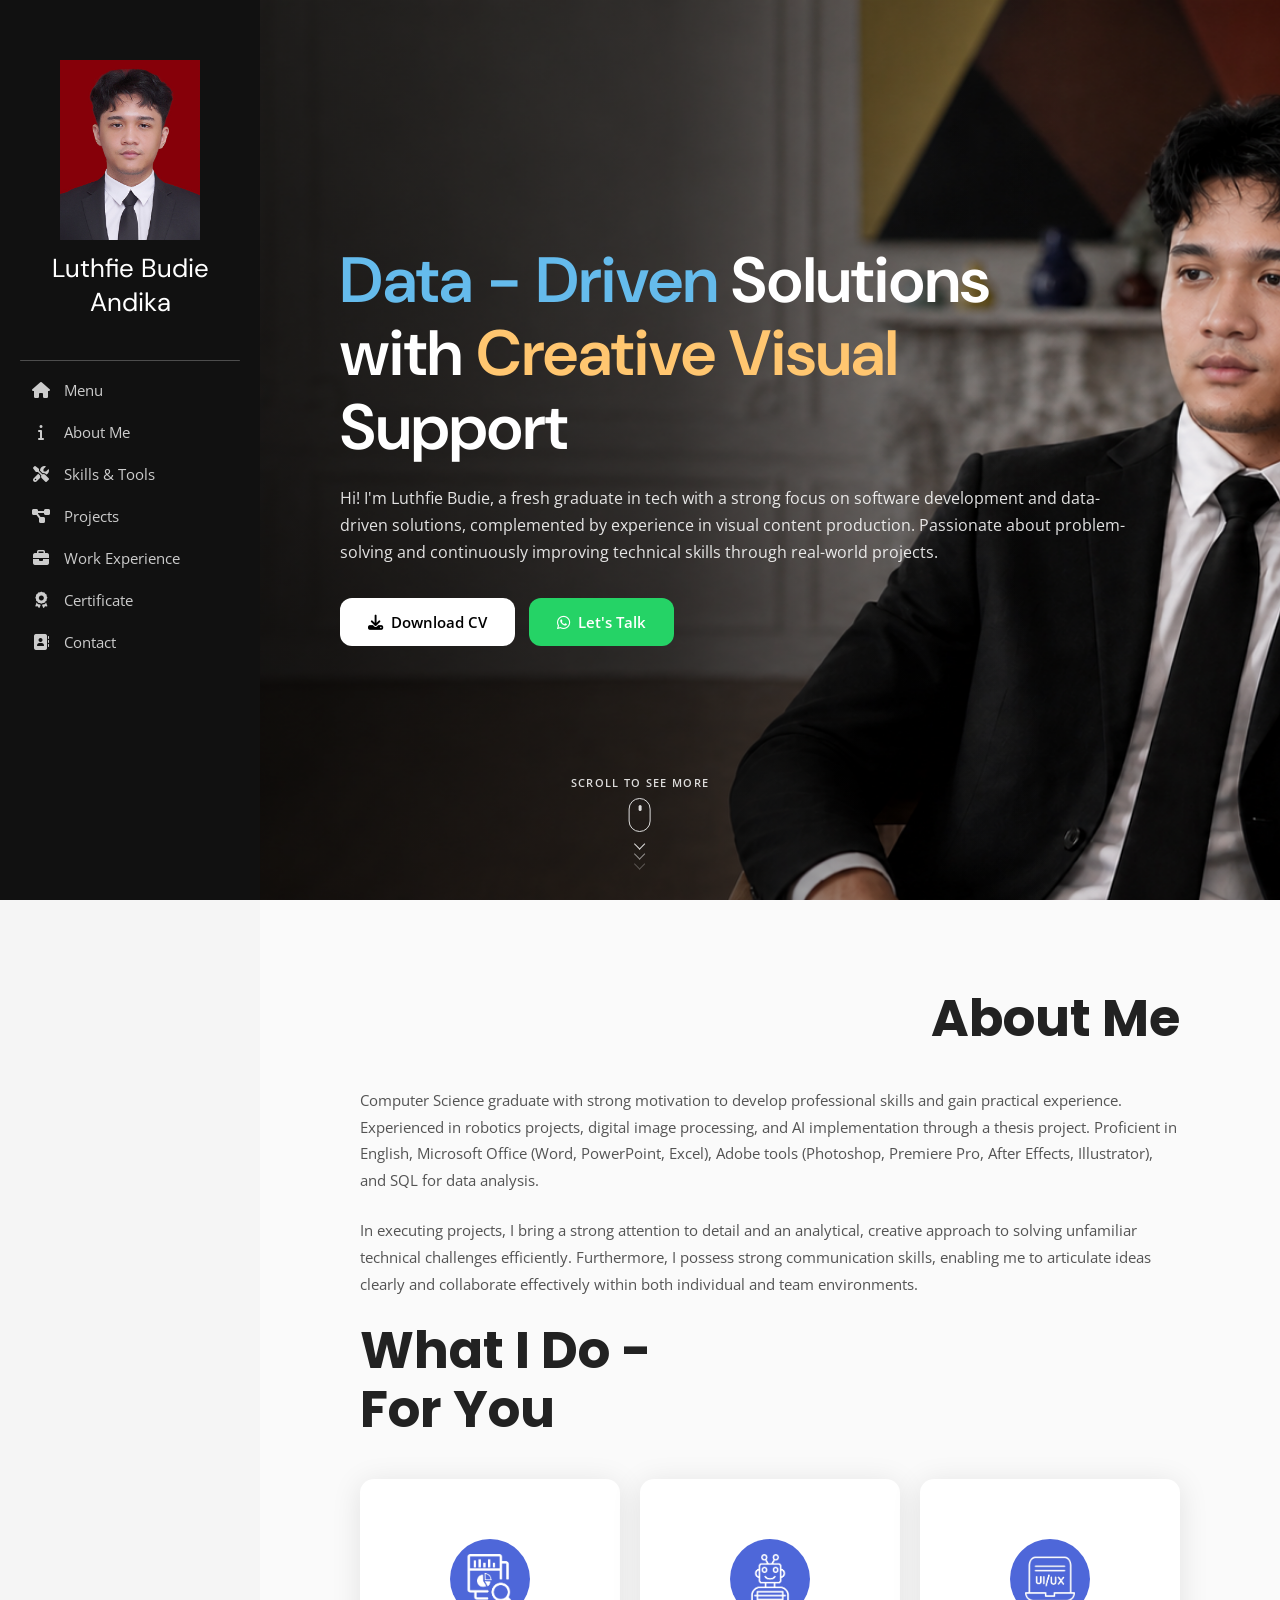
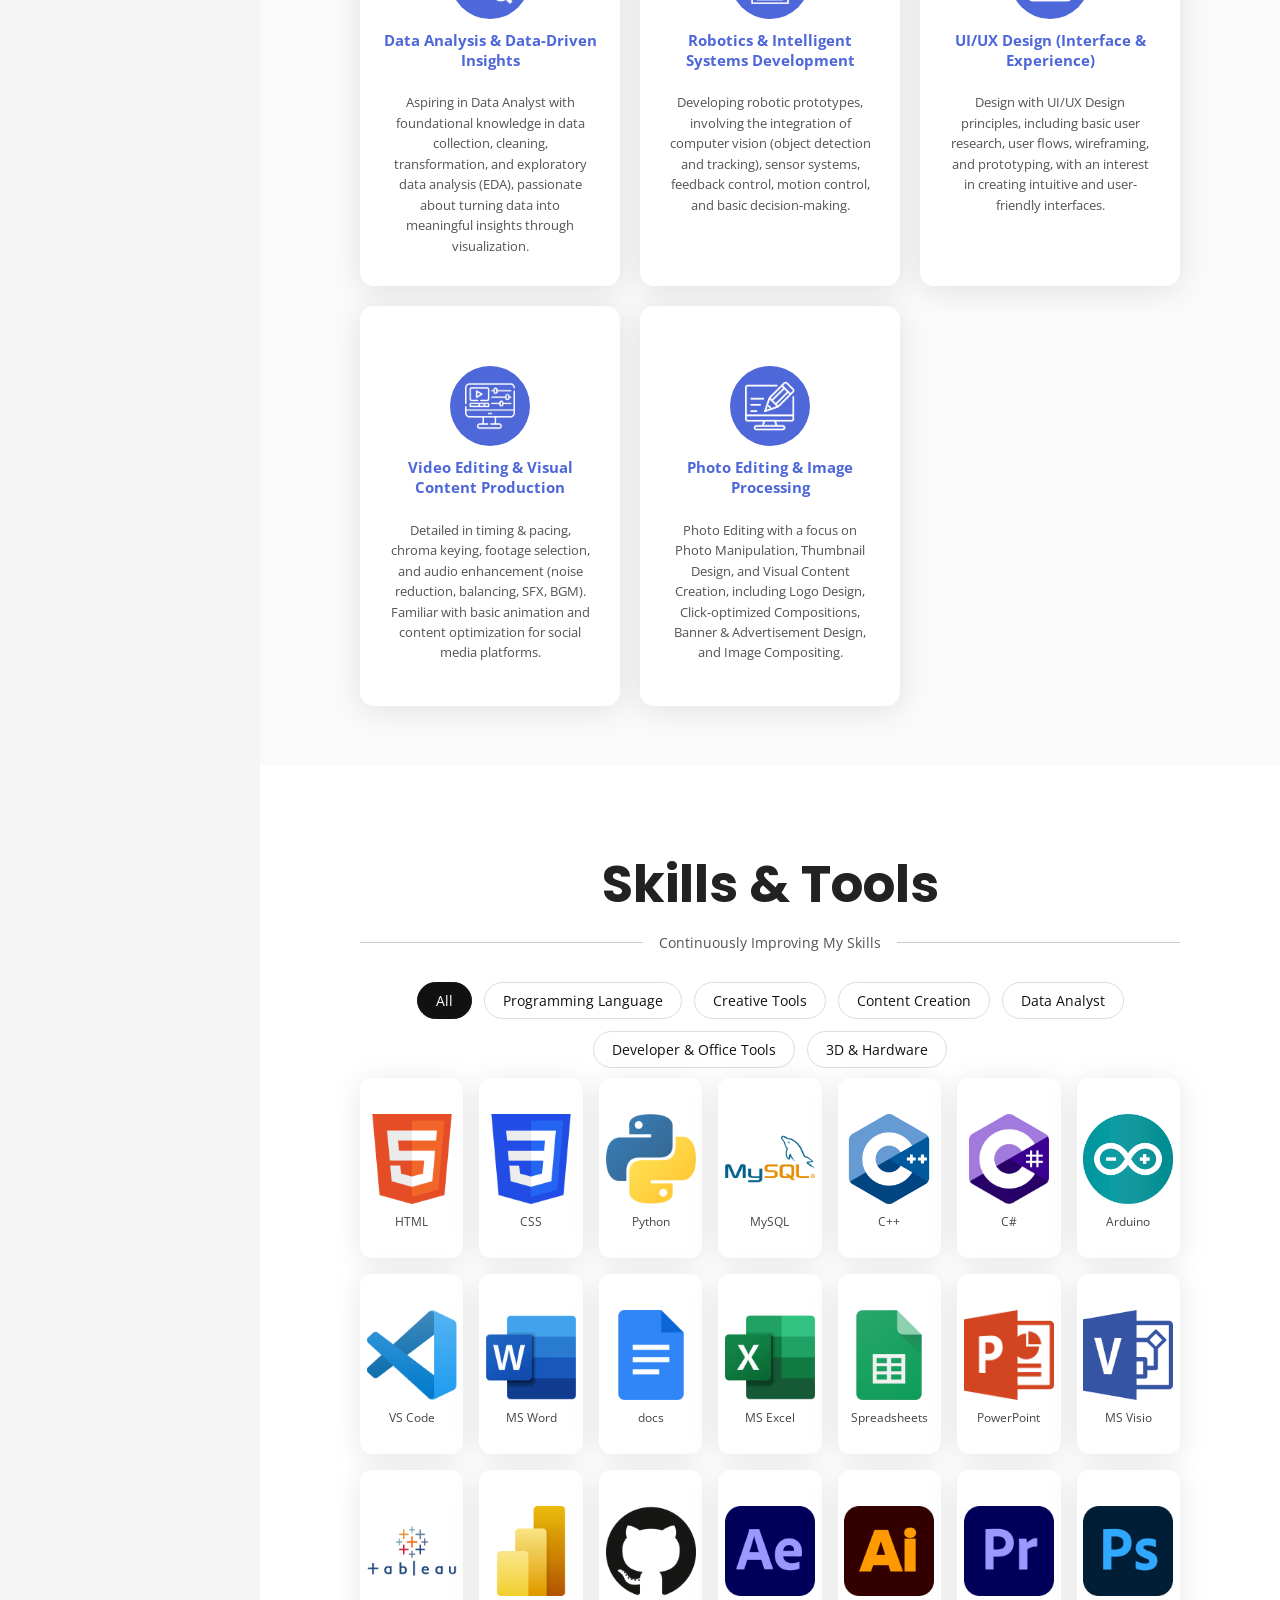
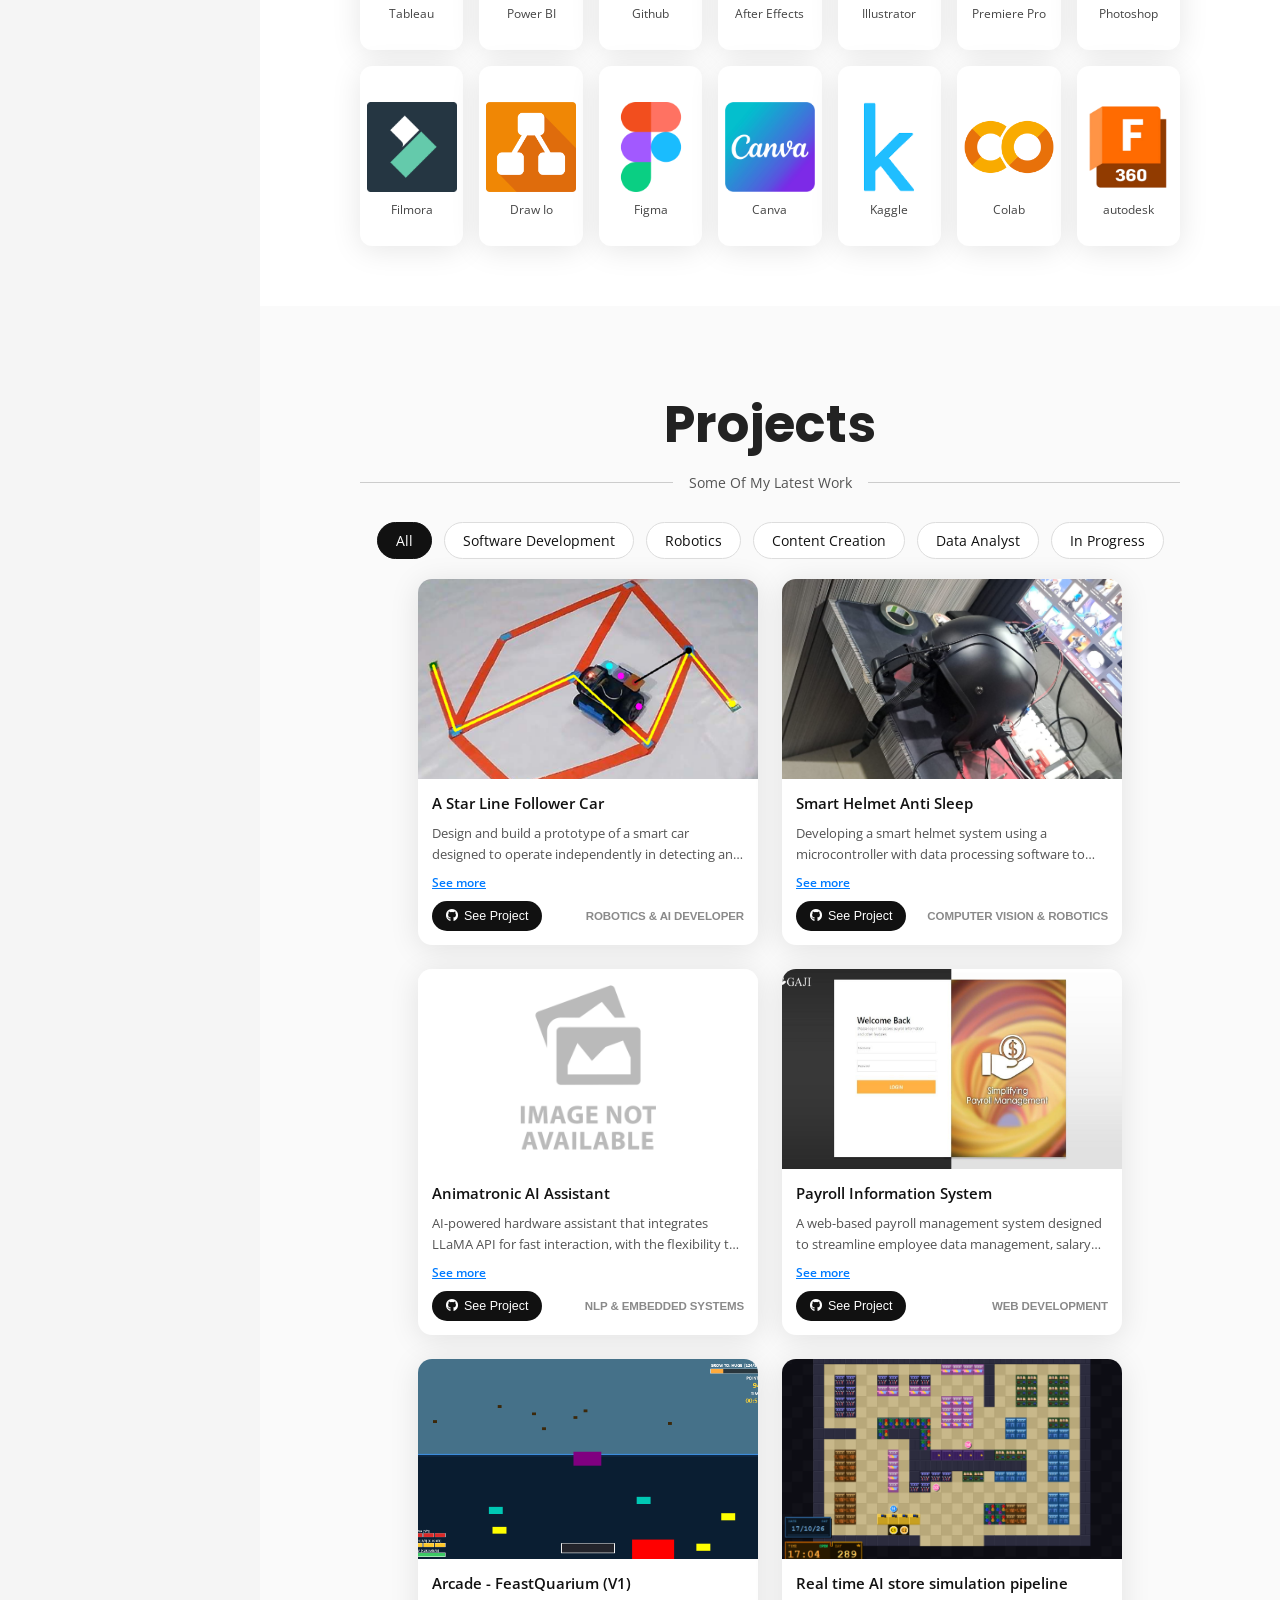
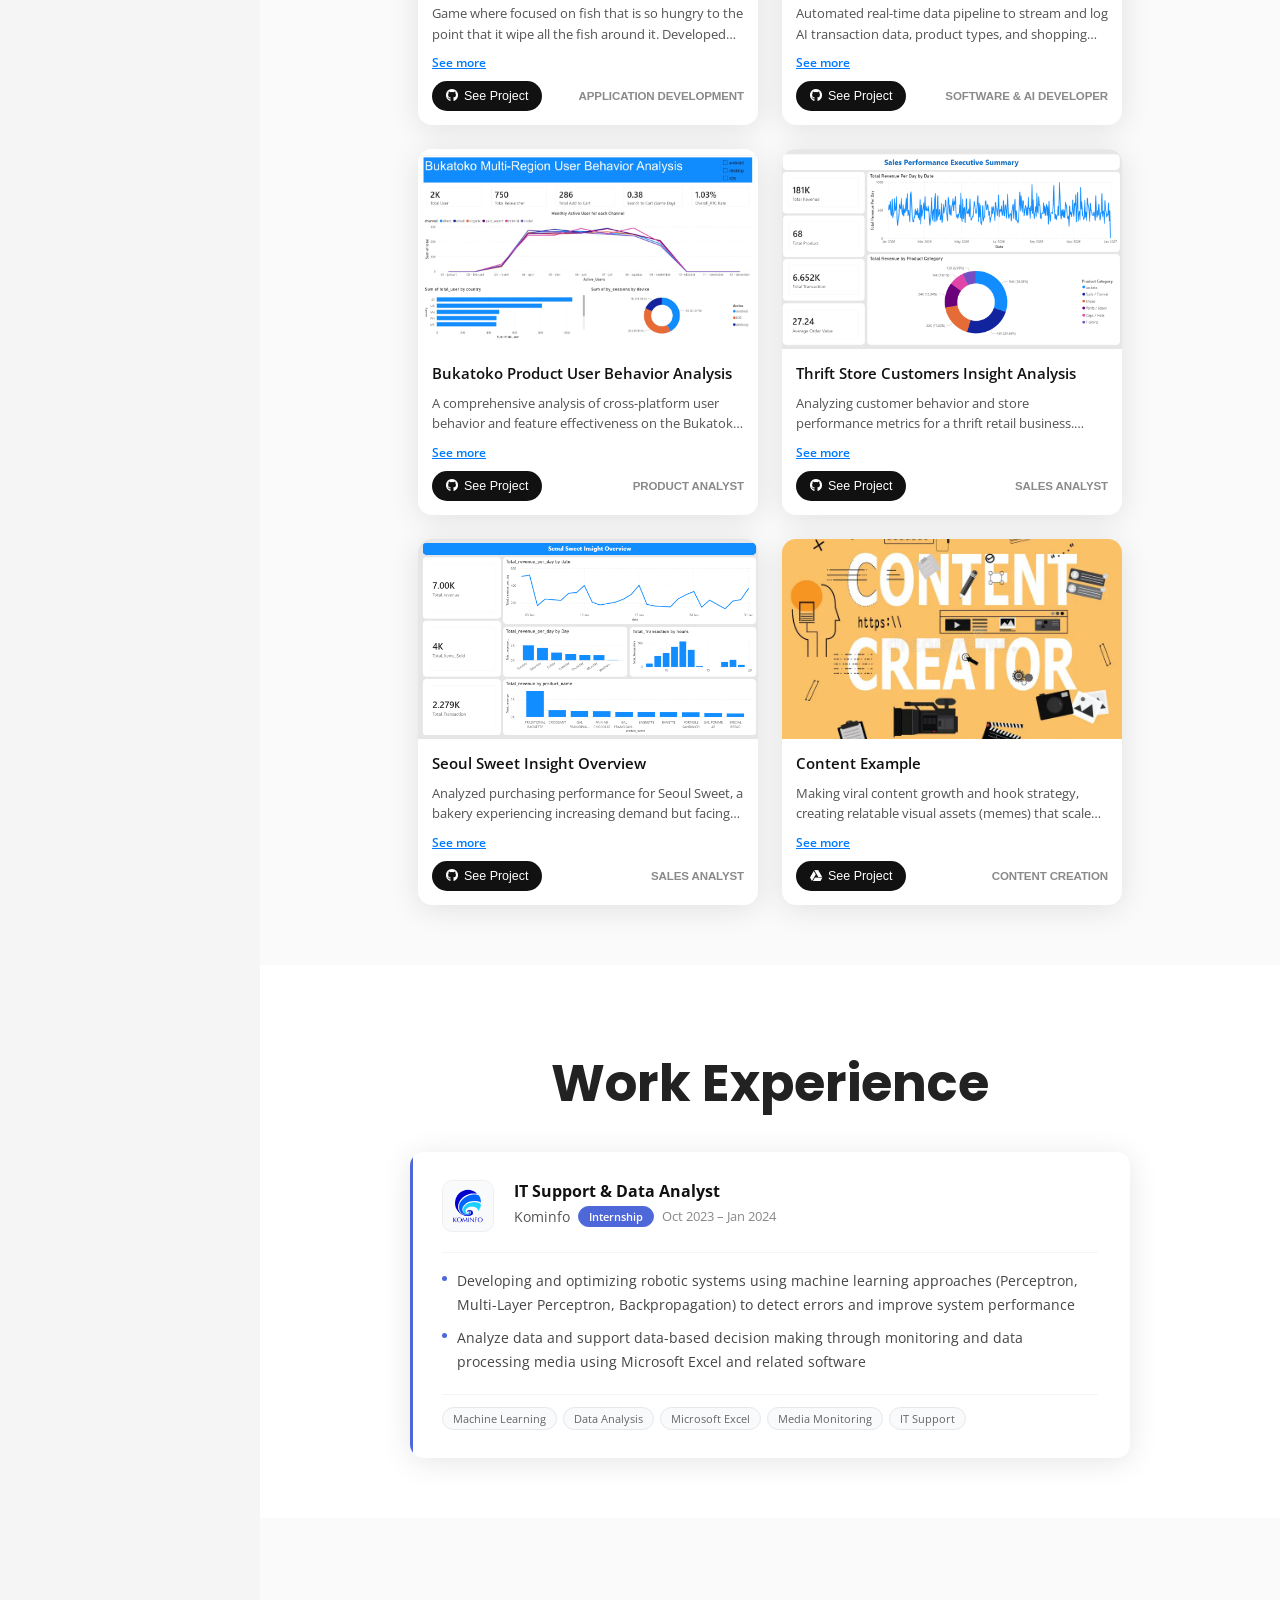
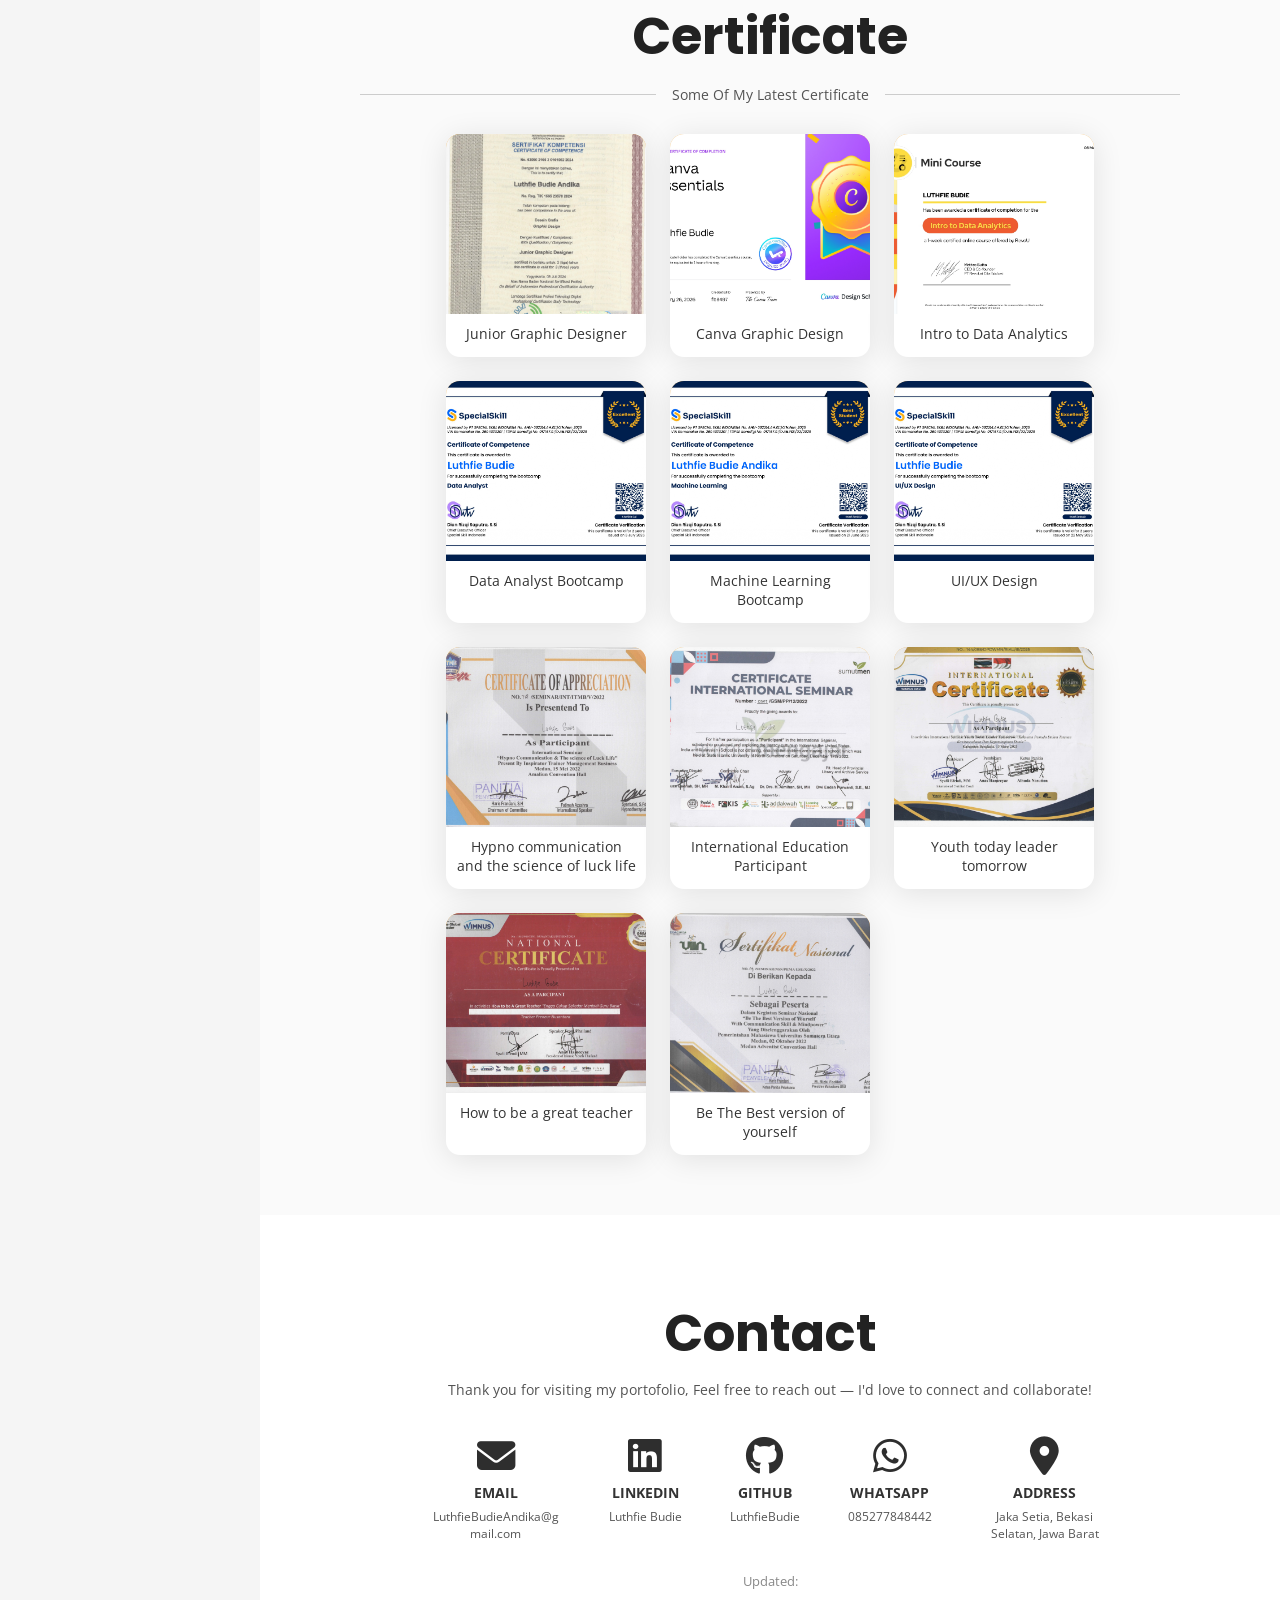
==== commit f9f753ce: "Add files via upload" ====
--- a/index.html
+++ b/index.html
@@ -83,12 +83,6 @@
           <div class="scrollarrow"></div>
           <div class="scrollarrow"></div>
           <div class="scrollarrow"></div>
-          <script>
-            const scrollBtn = document.querySelector('.scrollindicator');
-            window.addEventListener('scroll', () => {
-              scrollBtn.classList.toggle('hidden', window.scrollY > 80);
-            });
-          </script>
         </div>
       </a>
     </div>
@@ -145,35 +139,44 @@
         <p class="skillstext">Continuously Improving My Skills</p>
         <p class="line1"></p>
       </div>
+      <div class="skillsfilter">
+        <button class="skillsfilterbtn active" data-filter="all">All</button>
+        <button class="skillsfilterbtn" data-filter="Programming_Language">Programming Language</button>
+        <button class="skillsfilterbtn" data-filter="Creative_Tools">Creative Tools</button>
+        <button class="skillsfilterbtn" data-filter="content_creation">Content Creation</button>
+        <button class="skillsfilterbtn" data-filter="data_analyst">Data Analyst</button>
+        <button class="skillsfilterbtn" data-filter="Developer_Office_Tools">Developer & Office Tools</button>
+        <button class="skillsfilterbtn" data-filter="3D_Hardware">3D & Hardware</button>
+      </div>
       <div class="skillslist">
-        <a class="skillsitem"><img src="files/logo/html.png" alt="HTML"><span class="skillsitemtext">HTML</span></a>
-        <a class="skillsitem"><img src="files/logo/css.png" alt="CSS"><span class="skillsitemtext">CSS</span></a>
-        <a class="skillsitem"><img src="files/logo/python.png" alt="Python"><span class="skillsitemtext">Python</span></a>
-        <a class="skillsitem"><img src="files/logo/mysql.png" alt="MySQL"><span class="skillsitemtext">MySQL</span></a>
-        <a class="skillsitem"><img src="files/logo/C++.png" alt="MySQL"><span class="skillsitemtext">C++</span></a>
-        <a class="skillsitem"><img src="files/logo/csharp.png" alt="csharp"><span class="skillsitemtext">C#</span></a>
-        <a class="skillsitem"><img src="files/logo/Arduino.png" alt="Arduino"><span class="skillsitemtext">Arduino</span></a>
-        <a class="skillsitem"><img src="files/logo/vscode.png" alt="VSCode"><span class="skillsitemtext">VS Code</span></a>
-        <a class="skillsitem"><img src="files/logo/word.png" alt="Word"><span class="skillsitemtext">MS Word</span></a>
-        <a class="skillsitem"><img src="files/logo/docs.png" alt="Spreadsheets"><span class="skillsitemtext">docs</span></a>
-        <a class="skillsitem"><img src="files/logo/excel.png" alt="Excel"><span class="skillsitemtext">MS Excel</span></a>
-        <a class="skillsitem"><img src="files/logo/spreadsheeet.png" alt="Spreadsheets"><span class="skillsitemtext">Spreadsheets</span></a>
-        <a class="skillsitem"><img src="files/logo/ppt.png" alt="PowerPoint"><span class="skillsitemtext">PowerPoint</span></a>
-        <a class="skillsitem"><img src="files/logo/visio.png" alt="Visio"><span class="skillsitemtext">MS Visio</span></a>
-        <a class="skillsitem"><img src="files/logo/tableau.png" alt="Tableau"><span class="skillsitemtext">Tableau</span></a>
-        <a class="skillsitem"><img src="files/logo/powerbi.png" alt="Power BI"><span class="skillsitemtext">Power BI</span></a>
-        <a class="skillsitem"><img src="files/logo/github.png" alt="Github"><span class="skillsitemtext">Github</span></a>
-        <a class="skillsitem"><img src="files/logo/ae.png" alt="After Effects"><span class="skillsitemtext">After Effects</span></a>
-        <a class="skillsitem"><img src="files/logo/ai.png" alt="Illustrator"><span class="skillsitemtext">Illustrator</span></a>
-        <a class="skillsitem"><img src="files/logo/pr.png" alt="Premiere Pro"><span class="skillsitemtext">Premiere Pro</span></a>
-        <a class="skillsitem"><img src="files/logo/ps.png" alt="Photoshop"><span class="skillsitemtext">Photoshop</span></a>
-        <a class="skillsitem"><img src="files/logo/filmora.png" alt="Filmora"><span class="skillsitemtext">Filmora</span></a>
-        <a class="skillsitem"><img src="files/logo/drawio.png" alt="Figma"><span class="skillsitemtext">Draw Io</span></a>
-        <a class="skillsitem"><img src="files/logo/figma.png" alt="Figma"><span class="skillsitemtext">Figma</span></a>
-        <a class="skillsitem"><img src="files/logo/canva1.png" alt="Canva"><span class="skillsitemtext">Canva</span></a>
-        <a class="skillsitem"><img src="files/logo/kaggle.png" alt="Kaggle"><span class="skillsitemtext">Kaggle</span></a>
-        <a class="skillsitem"><img src="files/logo/collab.png" alt="collab"><span class="skillsitemtext">Colab</span></a>
-        <a class="skillsitem"><img src="files/logo/autodesk.png" alt="autodesk"><span class="skillsitemtext">autodesk</span></a>
+        <a class="skillsitem" data-category="Programming_Language"><img src="files/logo/html.png" alt="HTML"><span class="skillsitemtext">HTML</span></a>
+        <a class="skillsitem" data-category="Programming_Language"><img src="files/logo/css.png" alt="CSS"><span class="skillsitemtext">CSS</span></a>
+        <a class="skillsitem" data-category="Programming_Language data_analyst"><img src="files/logo/python.png" alt="Python"><span class="skillsitemtext">Python</span></a>
+        <a class="skillsitem" data-category="Programming_Language data_analyst"><img src="files/logo/mysql.png" alt="MySQL"><span class="skillsitemtext">MySQL</span></a>
+        <a class="skillsitem" data-category="Programming_Language"><img src="files/logo/C++.png" alt="MySQL"><span class="skillsitemtext">C++</span></a>
+        <a class="skillsitem" data-category="Programming_Language"><img src="files/logo/csharp.png" alt="csharp"><span class="skillsitemtext">C#</span></a>
+        <a class="skillsitem" data-category="Programming_Language 3D_Hardware"><img src="files/logo/Arduino.png" alt="Arduino"><span class="skillsitemtext">Arduino</span></a>
+        <a class="skillsitem" data-category="Programming_Language Developer_Office_Tools"><img src="files/logo/vscode.png" alt="VSCode"><span class="skillsitemtext">VS Code</span></a>
+        <a class="skillsitem" data-category="content-creation Developer_Office_Tools"><img src="files/logo/word.png" alt="Word"><span class="skillsitemtext">MS Word</span></a>
+        <a class="skillsitem" data-category="content-creation Developer_Office_Tools"><img src="files/logo/docs.png" alt="Spreadsheets"><span class="skillsitemtext">docs</span></a>
+        <a class="skillsitem" data-category="data_analyst Developer_Office_Tools"><img src="files/logo/excel.png" alt="Excel"><span class="skillsitemtext">MS Excel</span></a>
+        <a class="skillsitem" data-category="data_analyst Developer_Office_Tools"><img src="files/logo/spreadsheeet.png" alt="Spreadsheets"><span class="skillsitemtext">Spreadsheets</span></a>
+        <a class="skillsitem" data-category="content-creation Developer_Office_Tools"><img src="files/logo/ppt.png" alt="PowerPoint"><span class="skillsitemtext">PowerPoint</span></a>
+        <a class="skillsitem" data-category="Creative_Tools Developer_Office_Tools"><img src="files/logo/visio.png" alt="Visio"><span class="skillsitemtext">MS Visio</span></a>
+        <a class="skillsitem" data-category="data_analyst"><img src="files/logo/tableau.png" alt="Tableau"><span class="skillsitemtext">Tableau</span></a>
+        <a class="skillsitem" data-category="data_analyst"><img src="files/logo/powerbi.png" alt="Power BI"><span class="skillsitemtext">Power BI</span></a>
+        <a class="skillsitem" data-category="Programming_Language Developer_Office_Tools"><img src="files/logo/github.png" alt="Github"><span class="skillsitemtext">Github</span></a>
+        <a class="skillsitem" data-category="content_creation Creative_Tools"><img src="files/logo/ae.png" alt="After Effects"><span class="skillsitemtext">After Effects</span></a>
+        <a class="skillsitem" data-category="content_creation Creative_Tools"><img src="files/logo/ai.png" alt="Illustrator"><span class="skillsitemtext">Illustrator</span></a>
+        <a class="skillsitem" data-category="content_creation"><img src="files/logo/pr.png" alt="Premiere Pro"><span class="skillsitemtext">Premiere Pro</span></a>
+        <a class="skillsitem" data-category="content_creation Creative_Tools"><img src="files/logo/ps.png" alt="Photoshop"><span class="skillsitemtext">Photoshop</span></a>
+        <a class="skillsitem" data-category="content_creation"><img src="files/logo/filmora.png" alt="Filmora"><span class="skillsitemtext">Filmora</span></a>
+        <a class="skillsitem" data-category="Creative_Tools Creative_Tools Developer_Office_Tools"><img src="files/logo/drawio.png" alt="Draw Io"><span class="skillsitemtext">Draw Io</span></a>
+        <a class="skillsitem" data-category="Creative_Tools"><img src="files/logo/figma.png" alt="Figma"><span class="skillsitemtext">Figma</span></a>
+        <a class="skillsitem" data-category="content_creation Creative_Tools"><img src="files/logo/canva1.png" alt="Canva"><span class="skillsitemtext">Canva</span></a>
+        <a class="skillsitem" data-category="data_analyst"><img src="files/logo/kaggle.png" alt="Kaggle"><span class="skillsitemtext">Kaggle</span></a>
+        <a class="skillsitem" data-category="Programming_Language data_analyst"><img src="files/logo/collab.png" alt="collab"><span class="skillsitemtext">Colab</span></a>
+        <a class="skillsitem" data-category="Creative_Tools 3D_Hardware"><img src="files/logo/autodesk.png" alt="autodesk"><span class="skillsitemtext">autodesk</span></a>
       </div>
     </section>
 
@@ -184,156 +187,225 @@
         <p class="skillstext">Some Of My Latest Work</p>
         <p class="line1"></p>
       </div>
+      <div class="projectfilter">
+        <button class="filterbtn active" data-filter="all">All</button>
+        <button class="filterbtn" data-filter="software-development">Software Development</button>
+        <button class="filterbtn" data-filter="robotics">Robotics</button>
+        <button class="filterbtn" data-filter="content-creation">Content Creation</button>
+        <button class="filterbtn" data-filter="data-analyst">Data Analyst</button>
+        <button class="filterbtn" data-filter="Progress">In Progress</button>
+      </div>
+
       <div class="projectlist">
         
 
 
-        <div class="projectitem">
-          <div class="projectimage" onclick="openProjectModal('files/Projects/contentcreator.jpg', 'Content Creator Example')">
-            <img src="files/Projects/contentcreator.jpg" alt="Payroll Information System">
-            <div class="overlay"><i class="fa-solid fa-magnifying-glass"></i></div>
-            <span class="projectcategory">Content Creation</span>
-          </div>
-          <div class="project-footer">
-            <p class="projectname">Content Creator Example</p>
+          
+        
+        
+
+
+        <div class="projectitem" data-category="robotics">
+          <div class="projectimage" onclick="openProjectModal('files/Projects/Project1.png', 'A Star Line Follower Car')">
+            <img src="files/Projects/Project1.png" alt="A Star Line Follower Car">
+            <div class="overlay"><i class="fa-solid fa-magnifying-glass"></i></div>
+            <!--<span class="projectcategory">Robotics & AI Developer</span>-->
+          </div>
+          <div class="project-footer">
+            <p class="projectname">A Star Line Follower Car</p>
+            <span class="projectdescription">Design and build a prototype of a smart car designed to operate independently in detecting and following paths. This prototype utilizes image processing technology using OpenCV to recognize predetermined paths and move efficiently without human intervention.</span>
+            <button class="seemore-btn" onclick="event.stopPropagation(); toggleDescription(this)">See more</button>  
+            <div class="project-footer-bottom">               
+            <button class="projectbtn" onclick="event.stopPropagation(); window.open('https://github.com/LuthfieBudie/A-Star-Algorithm-Smart-Car', '_blank')">
+              <i class="fa-brands fa-github"></i> See Project
+            </button>
+            <p class="projectcategory1">Robotics & AI Developer</p>
+            </div>
+          </div>
+        </div>
+
+
+
+
+        <div class="projectitem" data-category="robotics">
+          <div class="projectimage" onclick="openProjectModal('files/Projects/Project2.png', 'Smart Helmet Anti Sleep')">
+            <img src="files/Projects/Project2.png" alt="Smart Helmet Anti Sleep">
+            <div class="overlay"><i class="fa-solid fa-magnifying-glass"></i></div>
+            <!--<span class="projectcategory">Computer Vision &amp; Robotics</span>-->
+          </div>
+          <div class="project-footer">
+            <p class="projectname">Smart Helmet Anti Sleep</p>
+            <span class="projectdescription">Developing a smart helmet system using a microcontroller with data processing software to detect user conditions in real-time, with automatic warning responses that improve safety.</span>
+            <button class="seemore-btn" onclick="event.stopPropagation(); toggleDescription(this)">See more</button>   
+            <div class="project-footer-bottom">              
+            <button class="projectbtn" onclick="event.stopPropagation(); window.open('https://github.com/LuthfieBudie/Smart-Anti-Sleep-Helmet', '_blank')">
+              <i class="fa-brands fa-github"></i> See Project
+            </button>
+            <p class="projectcategory1">Computer Vision &amp; Robotics</p>
+            </div>
+          </div>
+        </div>
+
+
+        <div class="projectitem" data-category="robotics Progress">
+          <div class="projectimage" onclick="openProjectModal('files/Projects/Project0.png', 'Smart Helmet Anti Sleep')">
+            <img src="files/Projects/Project0.png" alt="Smart Helmet Anti Sleep">
+            <div class="overlay"><i class="fa-solid fa-magnifying-glass"></i></div>
+            <!--<span class="projectcategory">NLP &amp; Embedded Systems</span>-->
+          </div>
+          <div class="project-footer">
+            <p class="projectname">Animatronic AI Assistant</p>
+            <span class="projectdescription">AI-powered hardware assistant that integrates LLaMA API for fast interaction, with the flexibility to switch to Gemini API for complex reasoning tasks. Voice inputs are processed via Python, then synced with microcontroller firmware to drive servo motors for real-time robotic facial movements on a Freddy head.</span>
+            <button class="seemore-btn" onclick="event.stopPropagation(); toggleDescription(this)">See more</button>     
+            <div class="project-footer-bottom">            
+            <button class="projectbtn" onclick="event.stopPropagation(); window.open('https://github.com/LuthfieBudie/Freddy_Fazbear_Voice_Controlled_AI_Assistant_With_Animatronic_Head', '_blank')">
+              <i class="fa-brands fa-github"></i> See Project
+            </button>
+            <p class="projectcategory1">NLP &amp; Embedded Systems</p>
+            </div>
+          </div>
+        </div>
+
+
+        <div class="projectitem" data-category="software-development">
+          <div class="projectimage" onclick="openProjectModal('files/Projects/Project3.png', 'Payroll Information System')">
+            <img src="files/Projects/Project3.png" alt="Payroll Information System">
+            <div class="overlay"><i class="fa-solid fa-magnifying-glass"></i></div>
+            <!--<span class="projectcategory">Web Development</span>-->
+          </div>
+          <div class="project-footer">
+            <p class="projectname">Payroll Information System</p>
+            <span class="projectdescription">A web-based payroll management system designed to streamline employee data management, salary calculation, allowances, deductions, and automated payroll reporting.</span>
+            <button class="seemore-btn" onclick="event.stopPropagation(); toggleDescription(this)">See more</button>         
+            <div class="project-footer-bottom">        
+            <button class="projectbtn" onclick="event.stopPropagation(); window.open('https://github.com/LuthfieBudie/GAJI_Payroll_Information_System', '_blank')">
+              <i class="fa-brands fa-github"></i> See Project
+            </button>
+            <p class="projectcategory1">Web Development</p>
+            </div>
+          </div>
+        </div>
+
+        
+
+        <div class="projectitem" data-category="software-development">
+          <div class="projectimage" onclick="openProjectModal('files/Projects/Project8.png', 'Arcade - FeastQuarium (V1)')">
+            <img src="files/Projects/Project8.png" alt="Payroll Information System">
+            <div class="overlay"><i class="fa-solid fa-magnifying-glass"></i></div>
+            <!--<span class="projectcategory">Software &amp; Application Development</span>-->
+          </div>
+          <div class="project-footer">
+            <p class="projectname">Arcade - FeastQuarium (V1)</p>
+            <span class="projectdescription">Game where focused on fish that is so hungry to the point that it wipe all the fish around it. Developed using 2D python (Arcade Library), the project implement the concept of OOP, Game State Management, dynamic validation input, and integrate csv file to save high score in real time.</span>
+            <button class="seemore-btn" onclick="event.stopPropagation(); toggleDescription(this)">See more</button>   
+            <div class="project-footer-bottom">              
+            <button class="projectbtn" onclick="event.stopPropagation(); window.open('https://github.com/LuthfieBudie/Arcade_Hungry_Fish_in_the_Tank_-V1-', '_blank')">
+              <i class="fa-brands fa-github"></i> See Project
+            </button>
+            <p class="projectcategory1">Application Development</p>
+            </div>
+          </div>
+        </div>
+        
+        <div class="projectitem" data-category="software-development data-analyst">
+          <div class="projectimage" onclick="openProjectModal('files/Projects/Project5.png', 'Real time AI thrift store simulation pipeline')">
+            <img src="files/Projects/Project5.png" alt="Payroll Information System">
+            <div class="overlay"><i class="fa-solid fa-magnifying-glass"></i></div>
+            <!--<span class="projectcategory">Software & AI Developer</span>-->
+          </div>
+          <div class="project-footer">
+            <p class="projectname">Real time AI store simulation pipeline</p>
+            <span class="projectdescription">Automated real-time data pipeline to stream and log AI transaction data, product types, and shopping timestamps directly into Excel/CSV.</span>
+            <button class="seemore-btn" onclick="event.stopPropagation(); toggleDescription(this)">See more</button>    
+            <div class="project-footer-bottom">             
+            <button class="projectbtn" onclick="event.stopPropagation(); window.open('https://github.com/LuthfieBudie/Real-time-AI-thrift-store-simulation-pipeline', '_blank')">
+              <i class="fa-brands fa-github"></i> See Project
+            </button>
+            <p class="projectcategory1">Software & AI Developer</p>
+            </div>
+          </div>
+        </div>
+
+        <div class="projectitem" data-category="data-analyst">
+          <div class="projectimage" onclick="openProjectModal('files/Projects/Project4.png', 'Bukatoko Product User Behavior Analysis')">
+            <img src="files/Projects/Project4.png" alt="Payroll Information System">
+            <div class="overlay"><i class="fa-solid fa-magnifying-glass"></i></div>
+            <!--<span class="projectcategory">Product Analyst</span>-->
+          </div>
+          <div class="project-footer">
+            <p class="projectname">Bukatoko Product User Behavior Analysis</p>
+            <span class="projectdescription">A comprehensive analysis of cross-platform user behavior and feature effectiveness on the Bukatoko e-commerce app operating in Southeast Asia.</span>
+            <button class="seemore-btn" onclick="event.stopPropagation(); toggleDescription(this)">See more</button>         
+            <div class="project-footer-bottom">        
+            <button class="projectbtn" onclick="event.stopPropagation(); window.open('https://github.com/LuthfieBudie/Bukatoko-Product-User-Behavior-Analysis', '_blank')">
+              <i class="fa-brands fa-github"></i> See Project
+            </button>
+            <p class="projectcategory1">Product Analyst</p>
+            </div>
+          </div>
+        </div>
+        
+        
+        
+        <div class="projectitem" data-category="data-analyst">
+          <div class="projectimage" onclick="openProjectModal('files/Projects/Project6.png', 'Thrift Store Customers Insight Analysis')">
+            <img src="files/Projects/Project6.png" alt="Payroll Information System">
+            <div class="overlay"><i class="fa-solid fa-magnifying-glass"></i></div>
+            <!--<span class="projectcategory">Sales Analyst</span>-->
+          </div>
+          <div class="project-footer">
+            <p class="projectname">Thrift Store Customers Insight Analysis</p>
+            <span class="projectdescription">Analyzing customer behavior and store performance metrics for a thrift retail business. Using synthetic data generated from an AI-driven retail simulation, this analysis aims to uncover actionable insights regarding customer shopping patterns, peak hours, and product preferences.</span>
+            <button class="seemore-btn" onclick="event.stopPropagation(); toggleDescription(this)">See more</button>      
+            <div class="project-footer-bottom">     
+            <button class="projectbtn" onclick="event.stopPropagation(); window.open('https://github.com/LuthfieBudie/Thrift-Store-Customers-Insight-Analysis', '_blank')">
+              <i class="fa-brands fa-github"></i> See Project
+            </button>
+            <p class="projectcategory1">Sales Analyst</p>
+            </div> 
+          </div>
+        </div>
+
+
+
+
+        <div class="projectitem" data-category="data-analyst">
+          <div class="projectimage" onclick="openProjectModal('files/Projects/Project7.png', 'Seoul Sweet Insight Overview')">
+            <img src="files/Projects/Project7.png" alt="Payroll Information System">
+            <div class="overlay"><i class="fa-solid fa-magnifying-glass"></i></div>
+            <!--  <span class="projectcategory">Sales Analyst</span> -->
+          </div>
+          <div class="project-footer">
+            <p class="projectname">Seoul Sweet Insight Overview</p>
+            <span class="projectdescription">Analyzed purchasing performance for Seoul Sweet, a bakery experiencing increasing demand but facing numerous challenges. This project Led the end-to-end data lifecycle, such as SQL data cleaning and manipulation, constructing an interactive dashboard in Power BI, and mapping journey customer problem metrics using Google Sheets.</span>
+            <button class="seemore-btn" onclick="event.stopPropagation(); toggleDescription(this)">See more</button>            
+            <div class="project-footer-bottom">
+              <button class="projectbtn" onclick="event.stopPropagation(); window.open('https://github.com/LuthfieBudie/Seoul_Sweet_Insight_Overview', '_blank')">
+                <i class="fa-brands fa-github"></i> See Project
+              </button>
+              <p class="projectcategory1">Sales Analyst</p>
+            </div>
+          </div>
+        </div>
+
+
+        <div class="projectitem" data-category="content-creation">
+            <div class="projectimage" onclick="openProjectModal('files/Projects/contentcreator.jpg', 'Content Creator Example')">
+              <img src="files/Projects/contentcreator.jpg" alt="Payroll Information System">
+              <div class="overlay"><i class="fa-solid fa-magnifying-glass"></i></div>
+              <!--<span class="projectcategory">Content Creation</span>-->
+          </div>
+          <div class="project-footer">
+            <p class="projectname">Content Example</p> 
+            <span class="projectdescription">Making viral content growth and hook strategy, creating relatable visual assets (memes) that scaled organic reach from double digits to thousands of views across Instagram & Facebook leading to shares by high traffic pages and tech YouTubers.</span>
+            <button class="seemore-btn" onclick="event.stopPropagation(); toggleDescription(this)">See more</button>
+            <div class="project-footer-bottom">     
             <button class="projectbtn" onclick="event.stopPropagation(); window.open('https://drive.google.com/drive/folders/1EJk31gXdhMCOCyYOBe8XGK9tIzOJ_3Hi?usp=sharing', '_blank')">
               <i class="fa-brands fa-google-drive"></i> See Project
             </button>
+            <p class="projectcategory1">Content Creation</p>
+            </div>
           </div> 
-        </div>
-        
-        
-
-
-        <div class="projectitem">
-          <div class="projectimage" onclick="openProjectModal('files/Projects/Project1.png', 'A Star Line Follower Car')">
-            <img src="files/Projects/Project1.png" alt="A Star Line Follower Car">
-            <div class="overlay"><i class="fa-solid fa-magnifying-glass"></i></div>
-            <span class="projectcategory">Robotics & AI Developer</span>
-          </div>
-          <div class="project-footer">
-            <p class="projectname">A Star Line Follower Car</p>
-            <button class="projectbtn" onclick="event.stopPropagation(); window.open('https://github.com/LuthfieBudie/A-Star-Algorithm-Smart-Car', '_blank')">
-              <i class="fa-brands fa-github"></i> See Project
-            </button>
-          </div>
-        </div>
-        <div class="projectitem">
-          <div class="projectimage" onclick="openProjectModal('files/Projects/Project2.png', 'Smart Helmet Anti Sleep')">
-            <img src="files/Projects/Project2.png" alt="Smart Helmet Anti Sleep">
-            <div class="overlay"><i class="fa-solid fa-magnifying-glass"></i></div>
-            <span class="projectcategory">Computer Vision &amp; Robotics</span>
-          </div>
-          <div class="project-footer">
-            <p class="projectname">Smart Helmet Anti Sleep</p>
-            <button class="projectbtn" onclick="event.stopPropagation(); window.open('https://github.com/LuthfieBudie/Smart-Anti-Sleep-Helmet', '_blank')">
-              <i class="fa-brands fa-github"></i> See Project
-            </button>
-          </div>
-        </div>
-
-
-        <div class="projectitem">
-          <div class="projectimage" onclick="openProjectModal('files/Projects/Project0.png', 'Smart Helmet Anti Sleep')">
-            <img src="files/Projects/Project0.png" alt="Smart Helmet Anti Sleep">
-            <div class="overlay"><i class="fa-solid fa-magnifying-glass"></i></div>
-            <span class="projectcategory">NLP &amp; Embedded Systems</span>
-          </div>
-          <div class="project-footer">
-            <p class="projectname">(WIP) Freddy Fazbear Voice Controlled AI Assistant With Animatronic Head</p>
-            <button class="projectbtn" onclick="event.stopPropagation(); window.open('https://github.com/LuthfieBudie/Freddy_Fazbear_Voice_Controlled_AI_Assistant_With_Animatronic_Head', '_blank')">
-              <i class="fa-brands fa-github"></i> See Project
-            </button>
-          </div>
-        </div>
-
-
-        <div class="projectitem">
-          <div class="projectimage" onclick="openProjectModal('files/Projects/Project3.png', 'Payroll Information System')">
-            <img src="files/Projects/Project3.png" alt="Payroll Information System">
-            <div class="overlay"><i class="fa-solid fa-magnifying-glass"></i></div>
-            <span class="projectcategory">Web Development</span>
-          </div>
-          <div class="project-footer">
-            <p class="projectname">Payroll Information System</p>
-            <button class="projectbtn" onclick="event.stopPropagation(); window.open('https://github.com/LuthfieBudie/GAJI_Payroll_Information_System', '_blank')">
-              <i class="fa-brands fa-github"></i> See Project
-            </button>
-          </div>
-        </div>
-
-        
-
-        <div class="projectitem">
-          <div class="projectimage" onclick="openProjectModal('files/Projects/Project8.png', 'Arcade - FeastQuarium (V1)')">
-            <img src="files/Projects/Project8.png" alt="Payroll Information System">
-            <div class="overlay"><i class="fa-solid fa-magnifying-glass"></i></div>
-            <span class="projectcategory">Software &amp; Application Development</span>
-          </div>
-          <div class="project-footer">
-            <p class="projectname">Arcade - FeastQuarium (V1)</p>
-            <button class="projectbtn" onclick="event.stopPropagation(); window.open('https://github.com/LuthfieBudie/Arcade_Hungry_Fish_in_the_Tank_-V1-', '_blank')">
-              <i class="fa-brands fa-github"></i> See Project
-            </button>
-          </div>
-        </div>
-        
-        <div class="projectitem">
-          <div class="projectimage" onclick="openProjectModal('files/Projects/Project5.png', 'Real time AI thrift store simulation pipeline')">
-            <img src="files/Projects/Project5.png" alt="Payroll Information System">
-            <div class="overlay"><i class="fa-solid fa-magnifying-glass"></i></div>
-            <span class="projectcategory">Software & AI Developer</span>
-          </div>
-          <div class="project-footer">
-            <p class="projectname">Real time AI thrift store simulation pipeline</p>
-            <button class="projectbtn" onclick="event.stopPropagation(); window.open('https://github.com/LuthfieBudie/Real-time-AI-thrift-store-simulation-pipeline', '_blank')">
-              <i class="fa-brands fa-github"></i> See Project
-            </button>
-          </div>
-        </div>
-
-        <div class="projectitem">
-          <div class="projectimage" onclick="openProjectModal('files/Projects/Project4.png', 'Bukatoko Product User Behavior Analysis')">
-            <img src="files/Projects/Project4.png" alt="Payroll Information System">
-            <div class="overlay"><i class="fa-solid fa-magnifying-glass"></i></div>
-            <span class="projectcategory">Product Analyst</span>
-          </div>
-          <div class="project-footer">
-            <p class="projectname">Bukatoko Product User Behavior Analysis</p>
-            <button class="projectbtn" onclick="event.stopPropagation(); window.open('https://github.com/LuthfieBudie/Bukatoko-Product-User-Behavior-Analysis', '_blank')">
-              <i class="fa-brands fa-github"></i> See Project
-            </button>
-          </div>
-        </div>
-        
-        
-        
-        <div class="projectitem">
-          <div class="projectimage" onclick="openProjectModal('files/Projects/Project6.png', 'Thrift Store Customers Insight Analysis')">
-            <img src="files/Projects/Project6.png" alt="Payroll Information System">
-            <div class="overlay"><i class="fa-solid fa-magnifying-glass"></i></div>
-            <span class="projectcategory">Sales Analyst</span>
-          </div>
-          <div class="project-footer">
-            <p class="projectname">Thrift Store Customers Insight Analysis</p>
-            <button class="projectbtn" onclick="event.stopPropagation(); window.open('https://github.com/LuthfieBudie/Thrift-Store-Customers-Insight-Analysis', '_blank')">
-              <i class="fa-brands fa-github"></i> See Project
-            </button>
-          </div>
-        </div>
-
-        <div class="projectitem">
-          <div class="projectimage" onclick="openProjectModal('files/Projects/Project7.png', 'Seoul Sweet Insight Overview')">
-            <img src="files/Projects/Project7.png" alt="Payroll Information System">
-            <div class="overlay"><i class="fa-solid fa-magnifying-glass"></i></div>
-            <span class="projectcategory">Sales Analyst</span>
-          </div>
-          <div class="project-footer">
-            <p class="projectname">Seoul Sweet Insight Overview</p>
-            <button class="projectbtn" onclick="event.stopPropagation(); window.open('https://github.com/LuthfieBudie/Seoul_Sweet_Insight_Overview', '_blank')">
-              <i class="fa-brands fa-github"></i> See Project
-            </button>
-          </div>
         </div>
 
         
@@ -531,149 +603,14 @@
           <span class="desc">Jaka Setia, Bekasi Selatan, Jawa Barat</span>
         </a>
       </div>
-      <div>
+      <div class="update-wrapper">
         <p class="update">Updated: <span id="last-update"></span></p>
       </div>
-      <script>
-        document.getElementById("last-update").innerHTML = document.lastModified;
-      </script>
     </section> 
 
   </div>
-
-  <script>
-    // ===== SIDEBAR =====
-    const hamburger = document.getElementById('hamburger');
-    const sidebar   = document.getElementById('sidebar');
-    const overlay   = document.getElementById('sidebarOverlay');
-    const navLinks  = document.querySelectorAll('.sidebar a');
-
-    function openSidebar()  { sidebar.classList.add('open');    overlay.classList.add('active');    hamburger && hamburger.classList.add('open'); }
-    function closeSidebar() { sidebar.classList.remove('open'); overlay.classList.remove('active'); hamburger && hamburger.classList.remove('open'); }
-
-    if (hamburger) hamburger.addEventListener('click', () => sidebar.classList.contains('open') ? closeSidebar() : openSidebar());
-    overlay.addEventListener('click', closeSidebar);
-    navLinks.forEach(l => l.addEventListener('click', () => { if (window.innerWidth <= 768) closeSidebar(); }));
-
-    // ===== ACTIVE NAV HIGHLIGHT =====
-    const sections = document.querySelectorAll('section, .box');
-    const links    = document.querySelectorAll('.sidebar a');
-    const sectionObserver = new IntersectionObserver(entries => {
-      entries.forEach(entry => {
-        if (entry.isIntersecting) {
-          links.forEach(l => l.style.color = '#ccc');
-          const active = document.querySelector(`.sidebar a[href="#${entry.target.id}"]`);
-          if (active) active.style.color = '#fff';
-        }
-      });
-    }, { threshold: 0.4 });
-    sections.forEach(s => sectionObserver.observe(s));
-
-    const projectModal     = document.getElementById('projectModal');
-    const projectModalImg  = document.getElementById('projectModalImg');
-    const projectModalCaption = document.getElementById('projectModalCaption');
-    const projectModalClose = document.getElementById('projectModalClose');
-
-    function openProjectModal(src, name) {
-      projectModalImg.src = src;
-      projectModalCaption.textContent = name || '';
-      projectModal.classList.add('active');
-      document.body.style.overflow = 'hidden';
-    }
-
-    function closeProjectModal() {
-      projectModal.classList.remove('active');
-      document.body.style.overflow = '';
-    }
-
-    projectModalClose.addEventListener('click', closeProjectModal);
-    projectModal.addEventListener('click', e => { if (e.target === projectModal) closeProjectModal(); });
-
-    const certModal        = document.getElementById('certModal');
-    const certModalClose   = document.getElementById('certModalClose');
-    const certGalleryImages = document.getElementById('certGalleryImages');
-    const certDots         = document.getElementById('certDots');
-    const certCaption      = document.getElementById('certModalCaption');
-    const certHint         = document.getElementById('certHint');
-    const certPrev         = document.getElementById('certPrev');
-    const certNext         = document.getElementById('certNext');
-
-    let certImages = [];
-    let certIndex  = 0;
-
-    function renderCertGallery() {
-      certGalleryImages.innerHTML = '';
-      certDots.innerHTML = '';
-
-      certImages.forEach((src, i) => {
-        const img = document.createElement('img');
-        img.className = 'zoom-modal-img';
-        img.src = src;
-        img.alt = `Certificate image ${i + 1}`;
-        if (i !== certIndex) img.classList.add('hidden-img');
-        certGalleryImages.appendChild(img);
-
-        const dot = document.createElement('div');
-        dot.className = 'cert-dot' + (i === certIndex ? ' active' : '');
-        dot.addEventListener('click', () => { certIndex = i; updateCertView(); });
-        certDots.appendChild(dot);
-      });
-
-      updateCertView();
-    }
-
-    function updateCertView() {
-      const imgs = certGalleryImages.querySelectorAll('img');
-      const dots = certDots.querySelectorAll('.cert-dot');
-
-      imgs.forEach((img, i) => {
-        img.classList.toggle('hidden-img', i !== certIndex);
-      });
-      dots.forEach((dot, i) => {
-        dot.classList.toggle('active', i === certIndex);
-      });
-
-      certPrev.disabled = certIndex === 0;
-      certNext.disabled = certIndex === certImages.length - 1;
-
-      // Update hint
-      if (certImages.length > 1) {
-        certHint.textContent = `${certIndex + 1} / ${certImages.length}  ·  Use arrow keys or buttons to navigate`;
-      } else {
-        certHint.textContent = '';
-      }
-    }
-
-    function openCertModal(card) {
-      certImages = JSON.parse(card.dataset.images || '[]');
-      const name = card.dataset.name || '';
-      certIndex = 0;
-      certCaption.textContent = name;
-      renderCertGallery();
-      certModal.classList.add('active');
-      document.body.style.overflow = 'hidden';
-    }
-
-    function closeCertModal() {
-      certModal.classList.remove('active');
-      document.body.style.overflow = '';
-    }
-
-    certPrev.addEventListener('click', () => { if (certIndex > 0) { certIndex--; updateCertView(); } });
-    certNext.addEventListener('click', () => { if (certIndex < certImages.length - 1) { certIndex++; updateCertView(); } });
-    certModalClose.addEventListener('click', closeCertModal);
-    certModal.addEventListener('click', e => { if (e.target === certModal) closeCertModal(); });
-
-
-    document.addEventListener('keydown', e => {
-      if (e.key === 'Escape') {
-        closeProjectModal();
-        closeCertModal();
-      }
-      if (e.key === 'ArrowLeft'  && certModal.classList.contains('active') && certIndex > 0) { certIndex--; updateCertView(); }
-      if (e.key === 'ArrowRight' && certModal.classList.contains('active') && certIndex < certImages.length - 1) { certIndex++; updateCertView(); }
-    });
-  </script>
+  
+  <script src="script.js"></script>
 
 </body>
 </html>
--- a/style.css
+++ b/style.css
@@ -356,6 +356,36 @@
 
 #projects { padding: var(--section-pad); }
 #projects h2 { text-align: center; }
+.projectfilter {
+  display: flex; flex-wrap: wrap; justify-content: center;
+  gap: 12px; margin: 20px 0 8px;
+}
+.filterbtn {
+  background: #fff; color: #111; border: 1px solid #ddd;
+  border-radius: 999px; padding: 8px 18px; font-size: 0.85rem;
+  font-family: 'Open Sans', sans-serif; cursor: pointer;
+  transition: background 0.2s, color 0.2s, transform 0.2s;
+}
+.filterbtn:hover { transform: translateY(-2px); }
+.filterbtn.active { background: #111; color: #fff; border-color: #111; }
+
+
+.skillsfilter {
+  display: flex; flex-wrap: wrap; justify-content: center;
+  gap: 12px; margin: 20px 0 8px;
+}
+.skillsfilterbtn {
+  background: #fff; color: #111; border: 1px solid #ddd;
+  border-radius: 999px; padding: 8px 18px; font-size: 0.85rem;
+  font-family: 'Open Sans', sans-serif; cursor: pointer;
+  transition: background 0.2s, color 0.2s, transform 0.2s;
+}
+.skillsfilterbtn:hover { transform: translateY(-2px); }
+.skillsfilterbtn.active { background: #111; color: #fff; border-color: #111; }
+
+
+
+
 .projectlist {
   display: grid;
   grid-template-columns: repeat(auto-fill, minmax(0, 340px));
@@ -389,16 +419,28 @@
   box-shadow: 0 2px 8px rgba(0,0,0,0.15);
   pointer-events: none;
 }
-.project-footer { padding: 14px; display: flex; justify-content: space-between; align-items: center; gap: 10px; }
-.projectname { font-family: 'Open Sans', sans-serif; font-size: 0.95rem; font-weight: 600; color: #111; margin: 0; flex: 1; min-width: 0; }
+.project-footer { padding: 14px; display: flex; flex-direction: column; align-items: flex-start; gap: 10px; }
+.projectname { font-family: 'Open Sans', sans-serif; font-size: 0.95rem; font-weight: 600; color: #111; margin: 0; flex: 1; }
+.projectdescription { font-family: 'Open Sans', sans-serif; font-size: 0.8rem; color: var(--text-muted); line-height: 1.6; }
 .projectbtn {
   background: #111; color: #fff; border: none;
-  border-radius: 8px; padding: 8px 14px; font-size: 0.78rem;
+  border-radius: 20px; padding: 8px 14px; font-size: 0.78rem;
   cursor: pointer; display: flex; align-items: center; gap: 6px;
   white-space: nowrap; flex-shrink: 0;
   transition: background 0.2s; text-decoration: none;
 }
 .projectbtn:hover { background: #333; }
+
+.projectdescription {font-family: 'Open Sans', sans-serif; font-size: 0.8rem; color: var(--text-muted); line-height: 1.6; display: -webkit-box; -webkit-line-clamp: 2; -webkit-box-orient: vertical; overflow: hidden; }
+
+.projectdescription.expanded {-webkit-line-clamp: unset; display: block;} 
+
+.seemore-btn {background: none; border: none; padding: 0; font-family: 'Open Sans', sans-serif; font-size: 0.78rem; font-weight: 600; color: #007bff; cursor: pointer; text-decoration: underline; align-self: flex-start; }
+.seemore-btn:hover { color: #111; }
+
+.project-footer-bottom {display: flex; justify-content: space-between; align-items: center; width: 100%; gap: 10px;}
+
+.projectcategory1 { margin: 0; font-family: 'IBM Plex Sans', sans-serif; font-size: 0.72rem; font-weight: 600; letter-spacing: -0.01em; text-transform: uppercase; color: #8a8a8a; white-space: nowrap; }
 
 
 
@@ -456,7 +498,14 @@
 .contactitem .title { padding-top: 8px; color: #333; font-family: 'Open Sans', sans-serif; font-size: 0.85rem; font-weight: 700; }
 .contactitem .desc { max-width: 130px; text-align: center; word-break: break-word; font-size: 0.75rem; padding-top: 6px; color: #555; font-family: 'Open Sans', sans-serif; }
 
-.update{position: fixed; bottom: 10px; right: 20px; font-size: 13px; padding: 5px 10px;}  
+.update-wrapper { width: 100%; display: flex; justify-content: center; margin-top: 24px; }
+.update {
+  position: static;
+  font-size: 13px;
+  padding: 6px 14px;
+  color: #888;
+  text-align: center;
+}
 
 
 
@@ -716,6 +765,4 @@
       border-radius: 10px 10px 0 0;
     }
     .sert-overlay i { color: #fff; font-size: 1.5rem; }
-    .sertificatecard:hover .sert-overlay { opacity: 1; }
-
-    +    .sertificatecard:hover .sert-overlay { opacity: 1; }
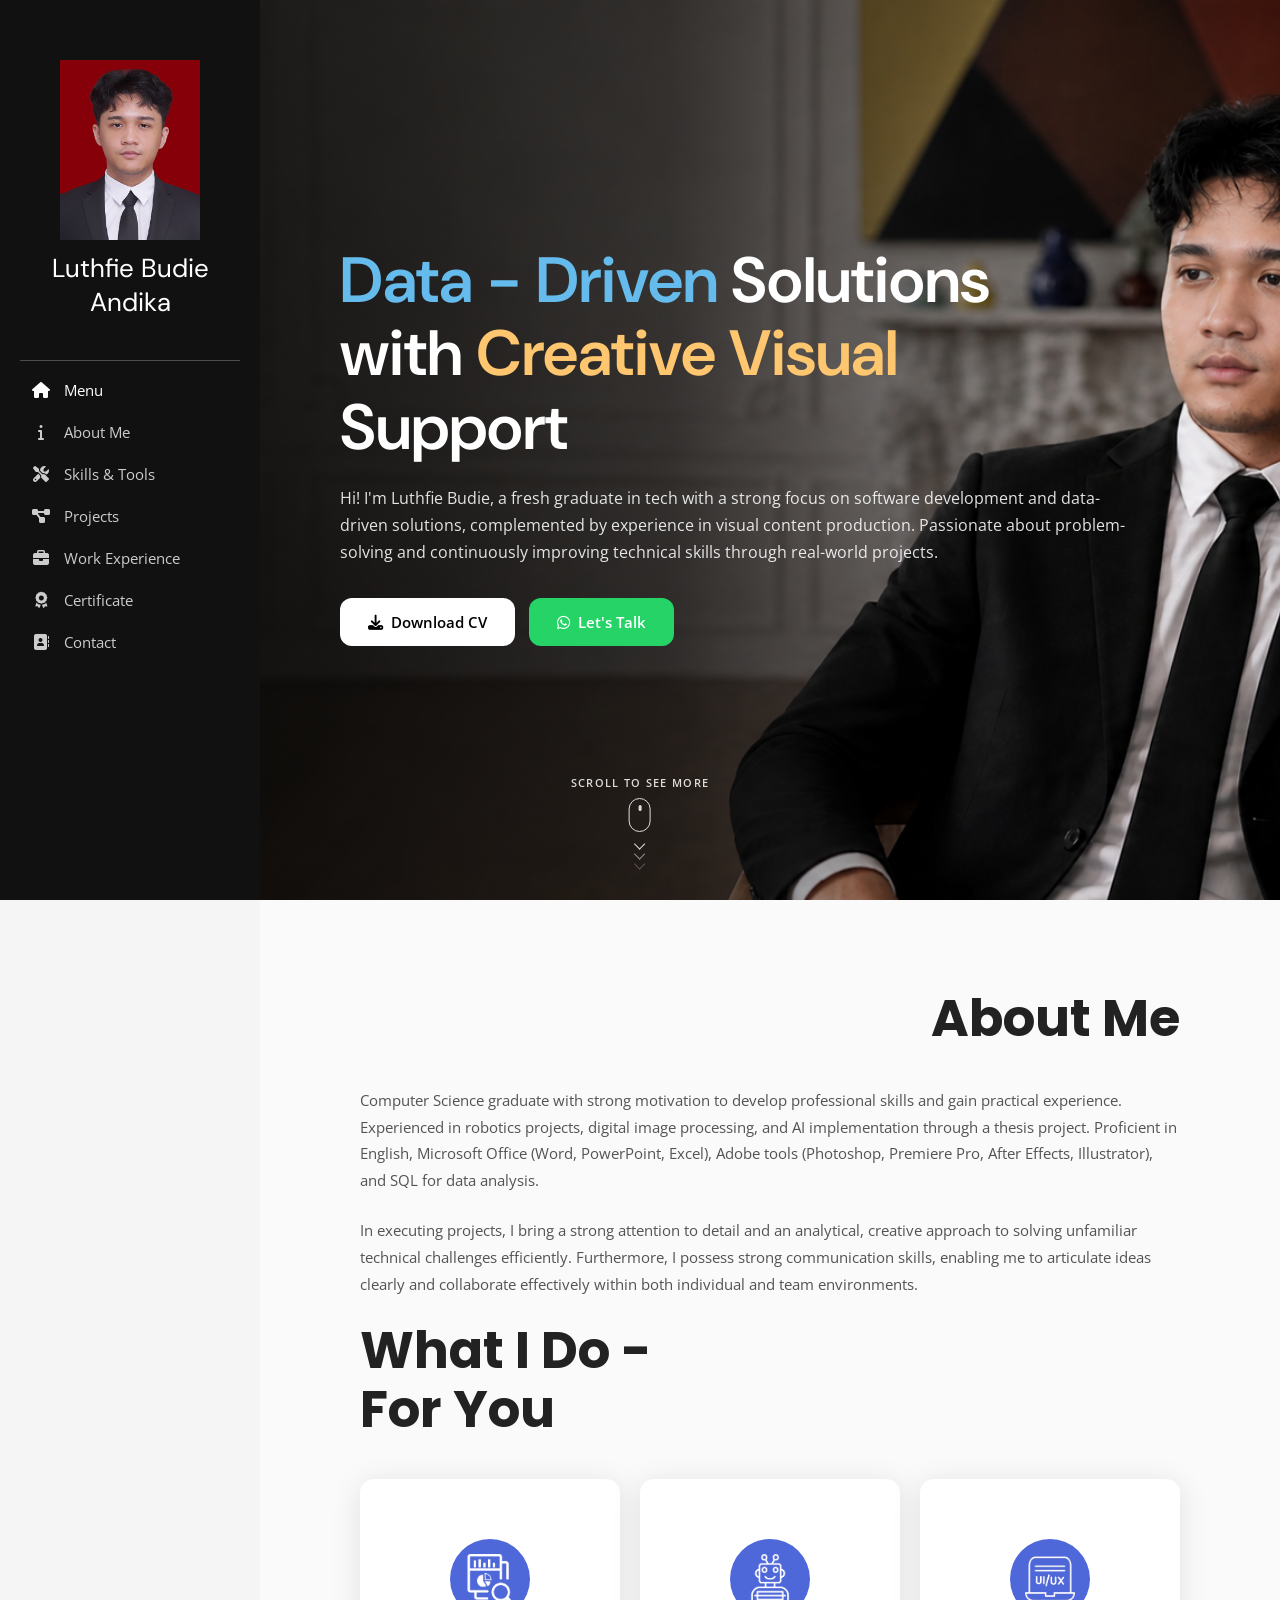
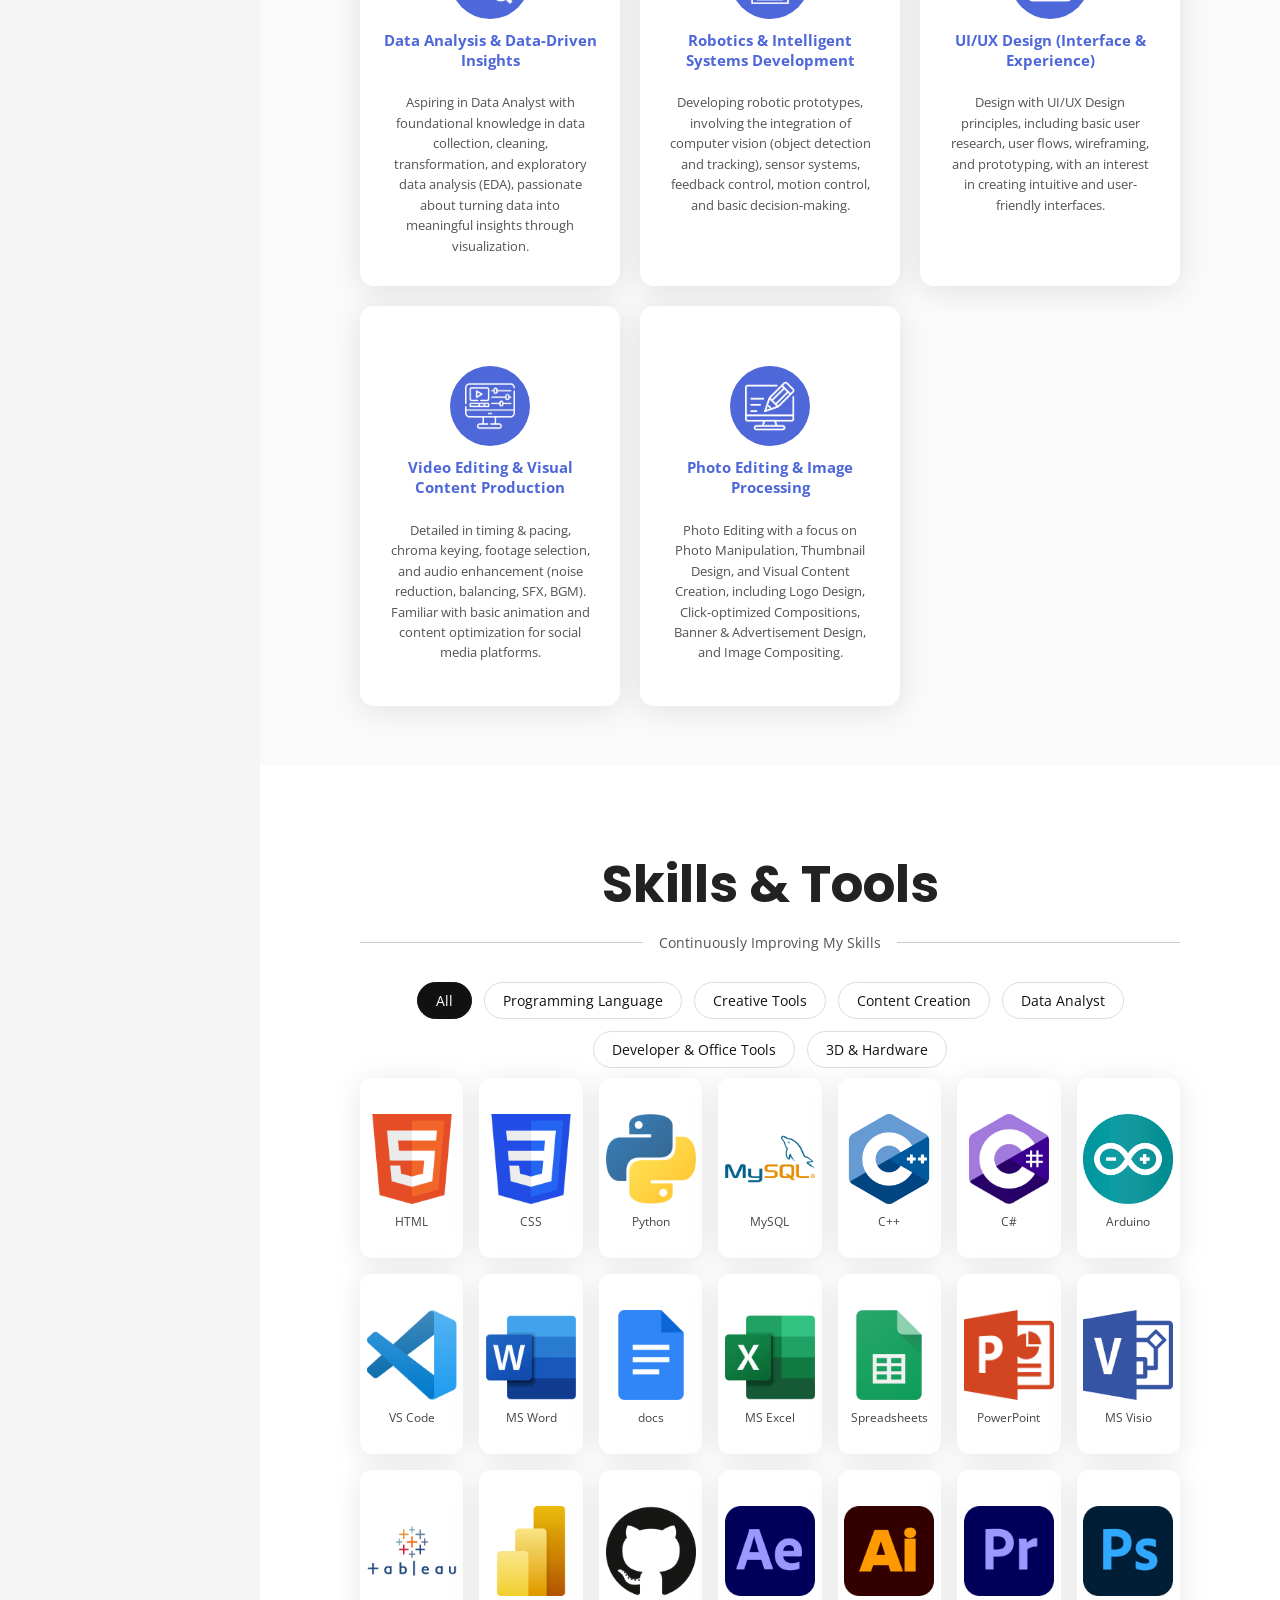
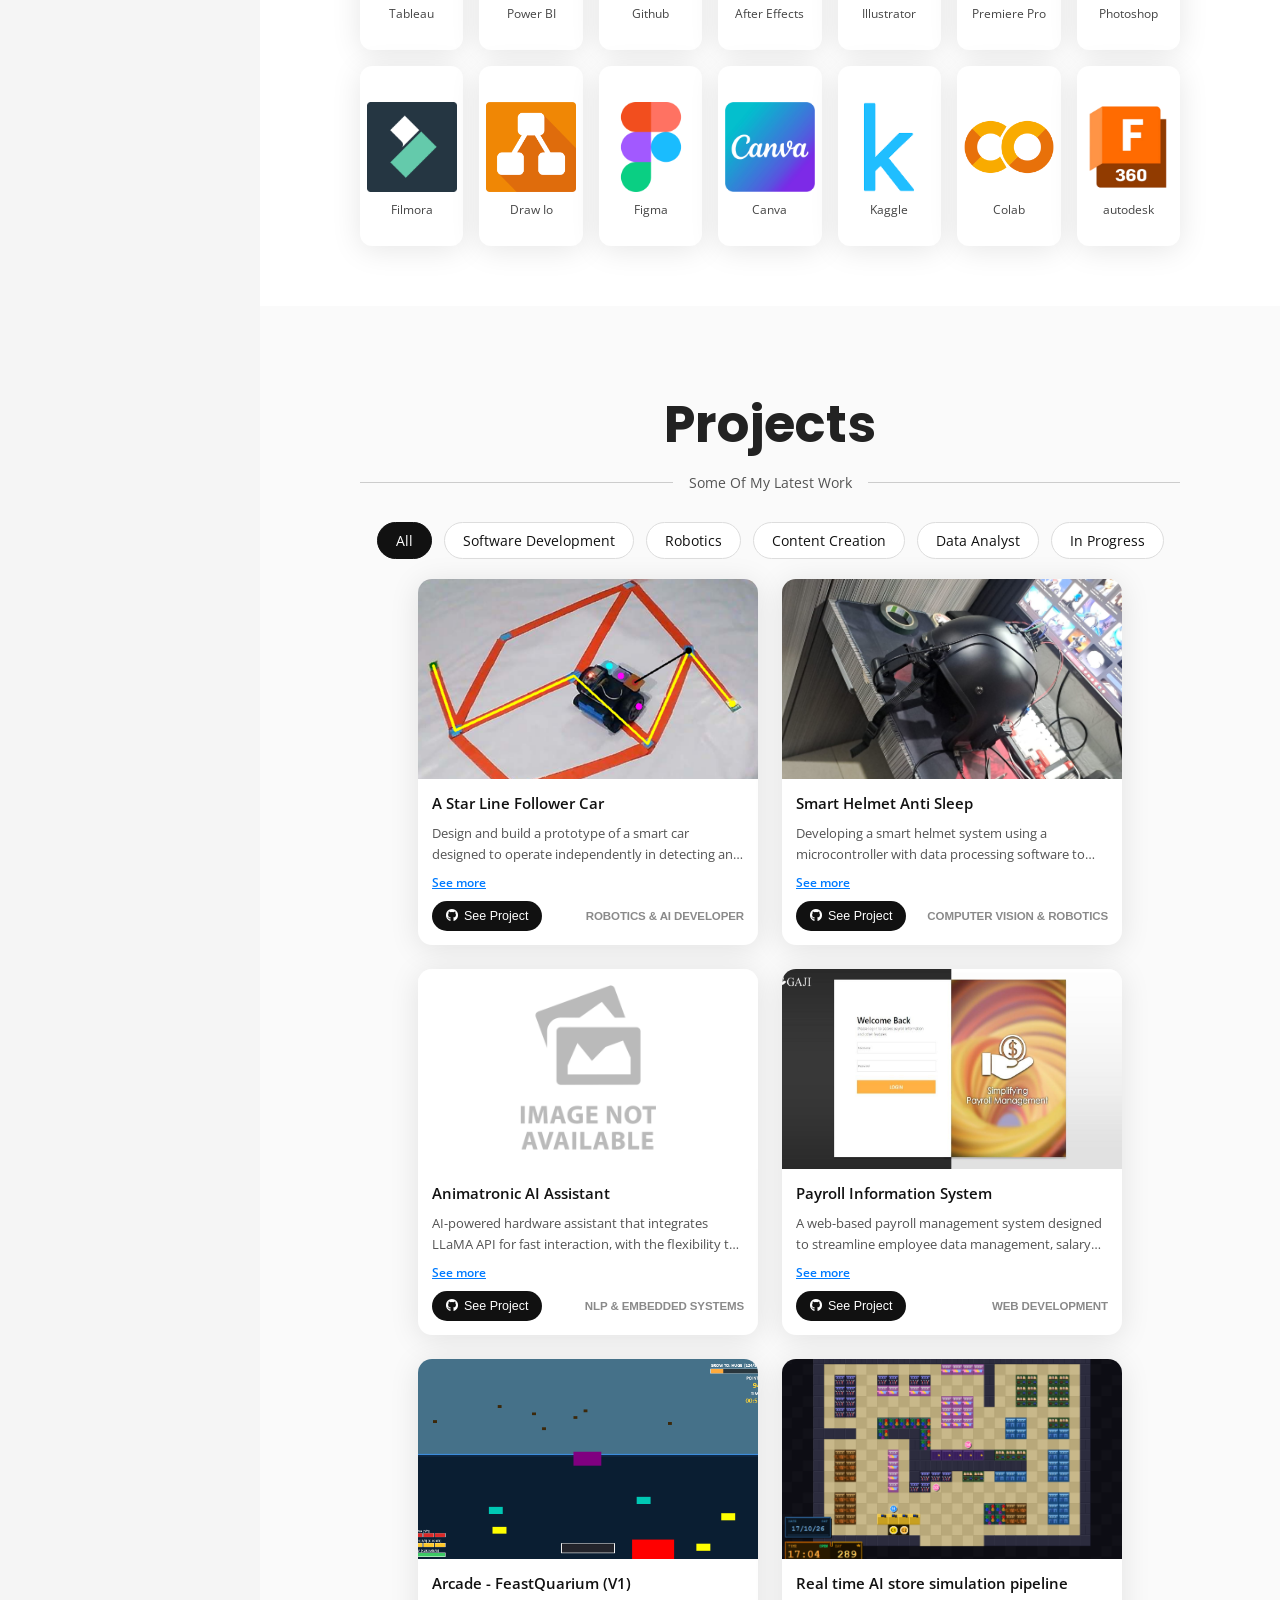
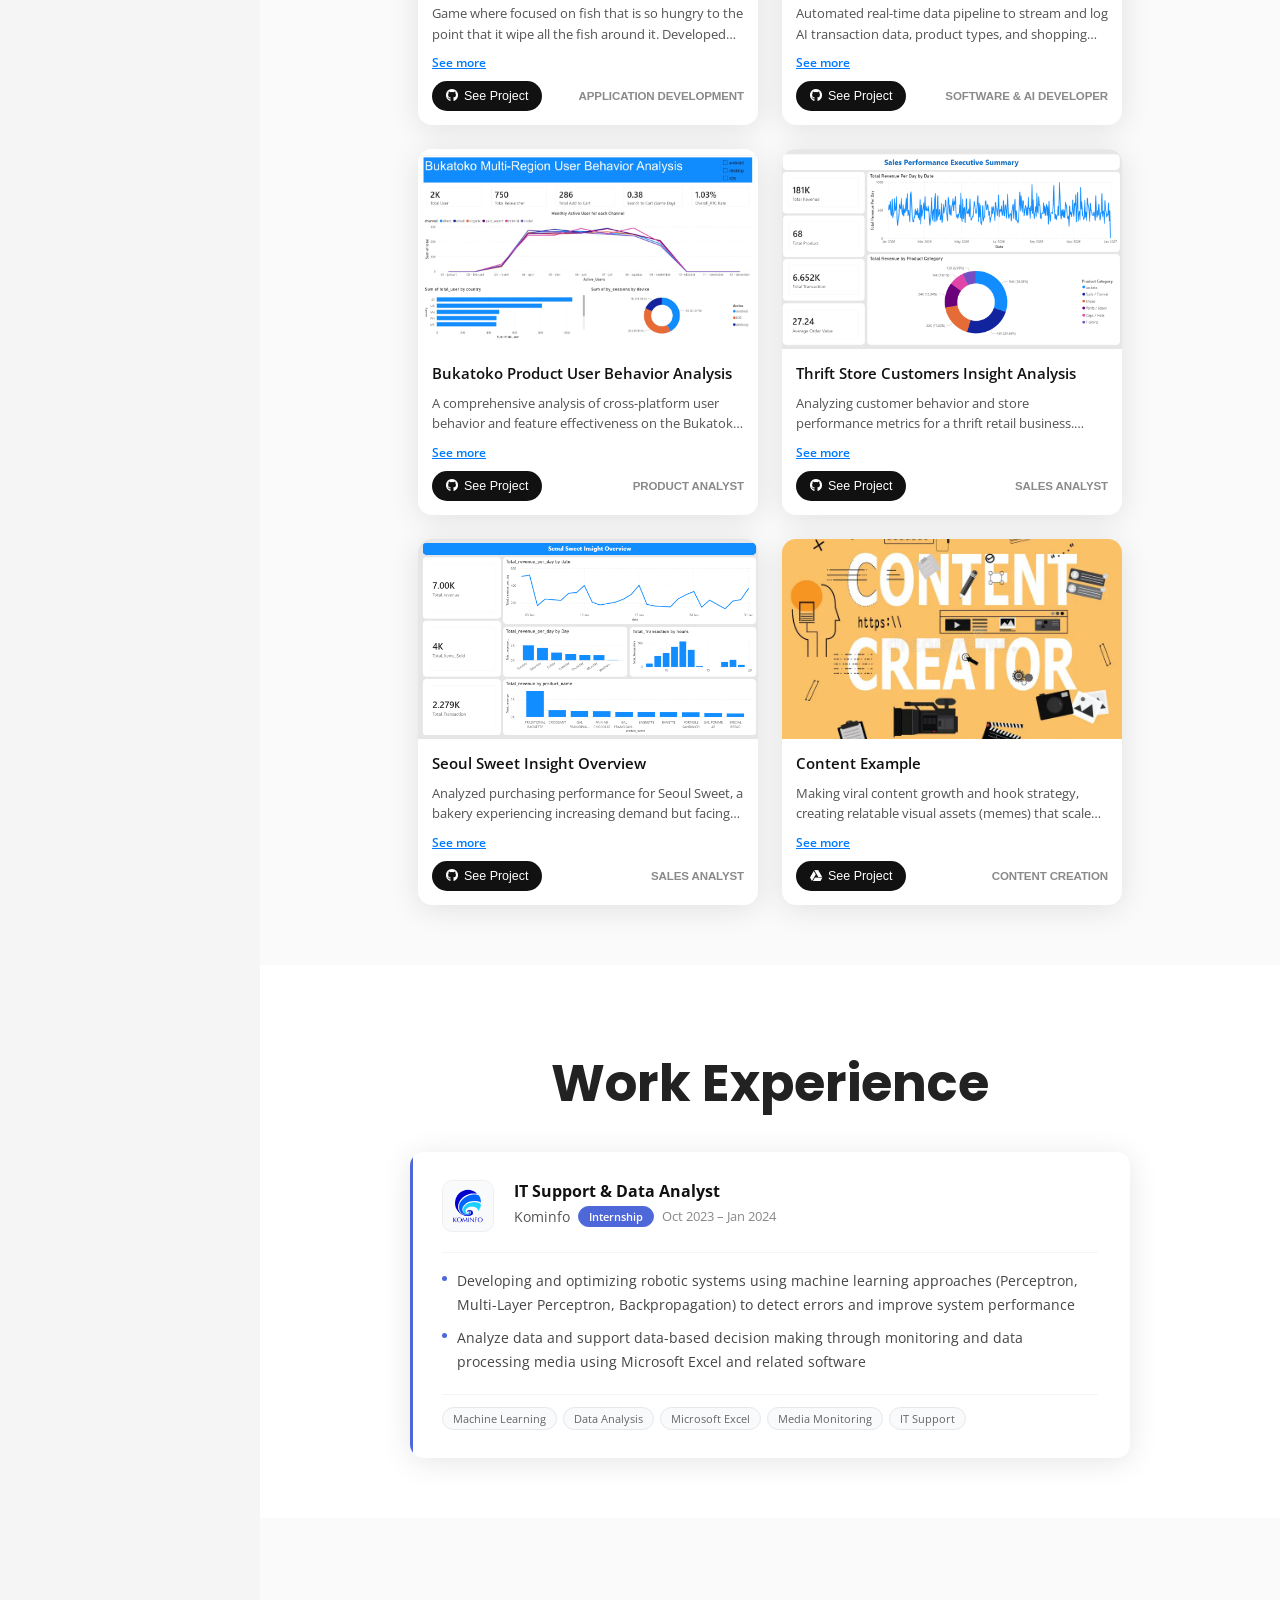
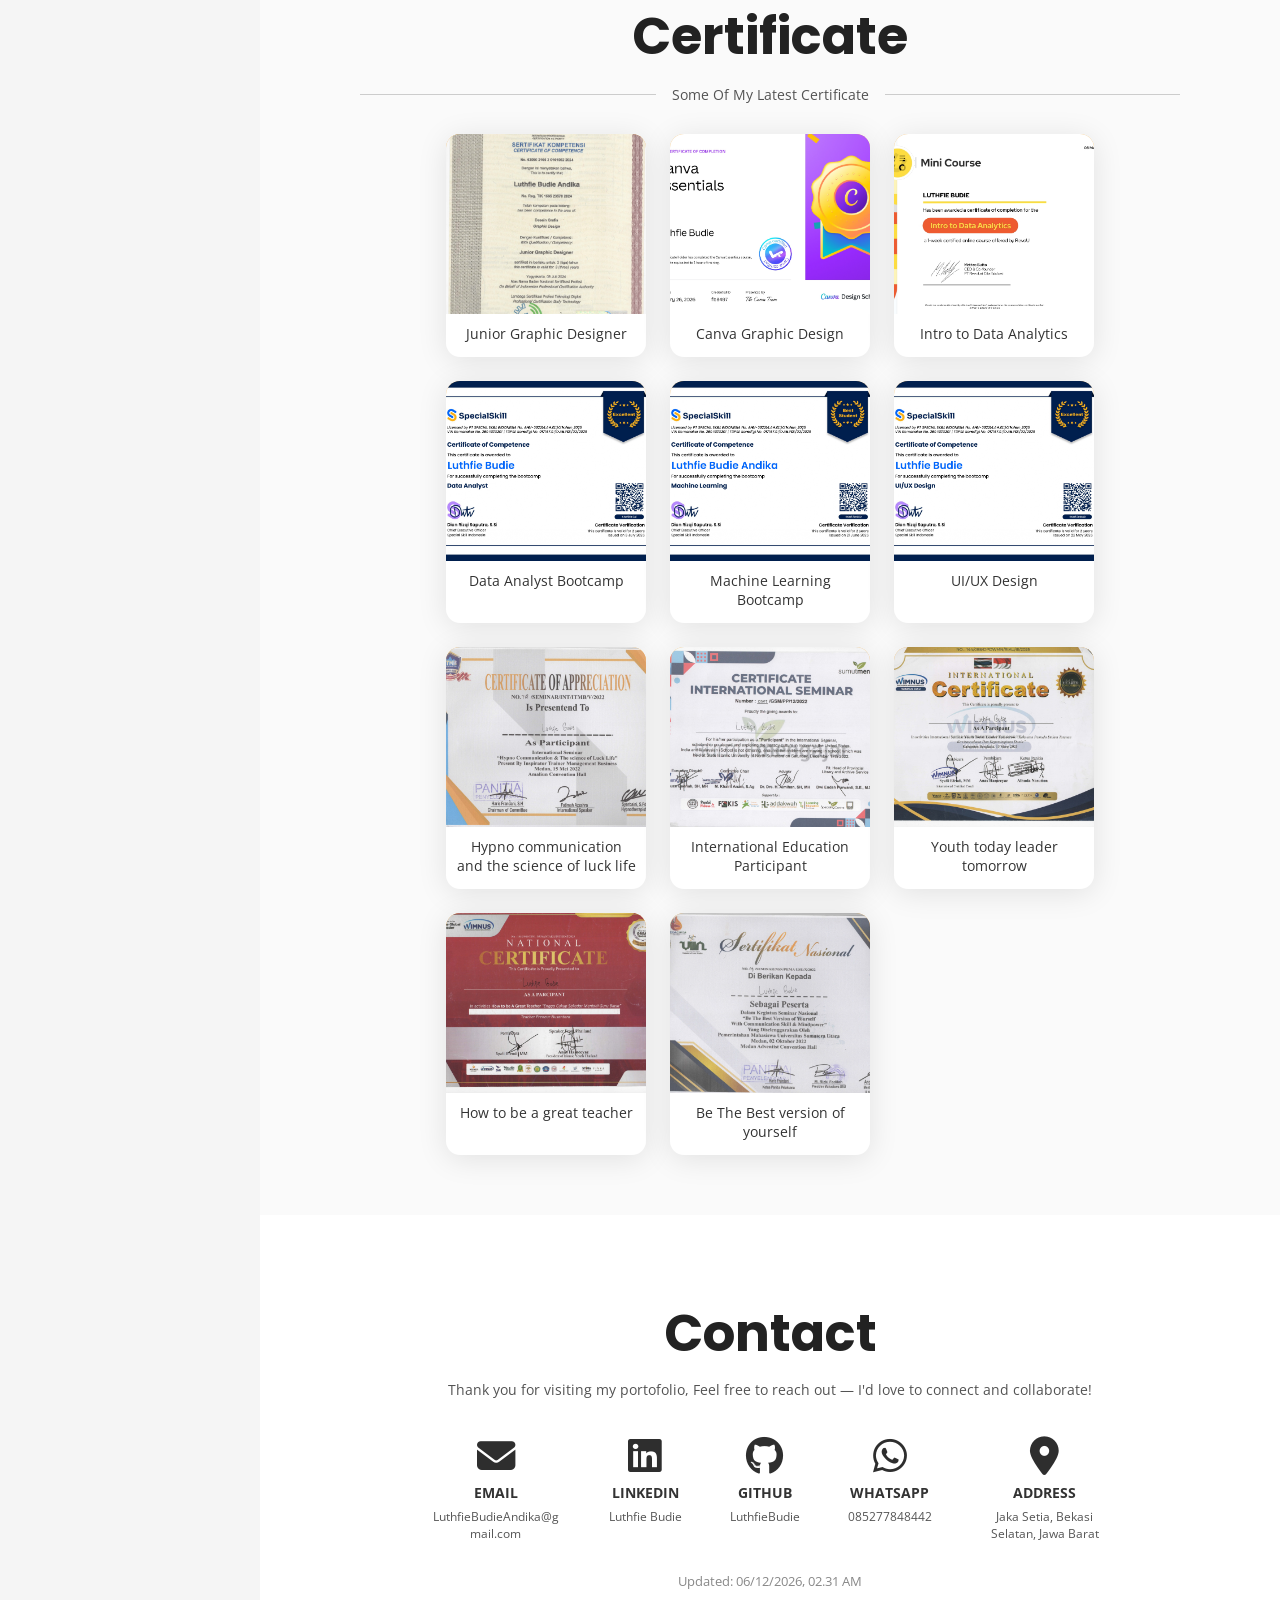
==== commit be3798b9: "Add files via upload" ====
--- a/index.html
+++ b/index.html
@@ -610,7 +610,9 @@
 
   </div>
   
-  <script src="script.js"></script>
+  <script src="Script.js">
+
+  </script>
 
 </body>
 </html>
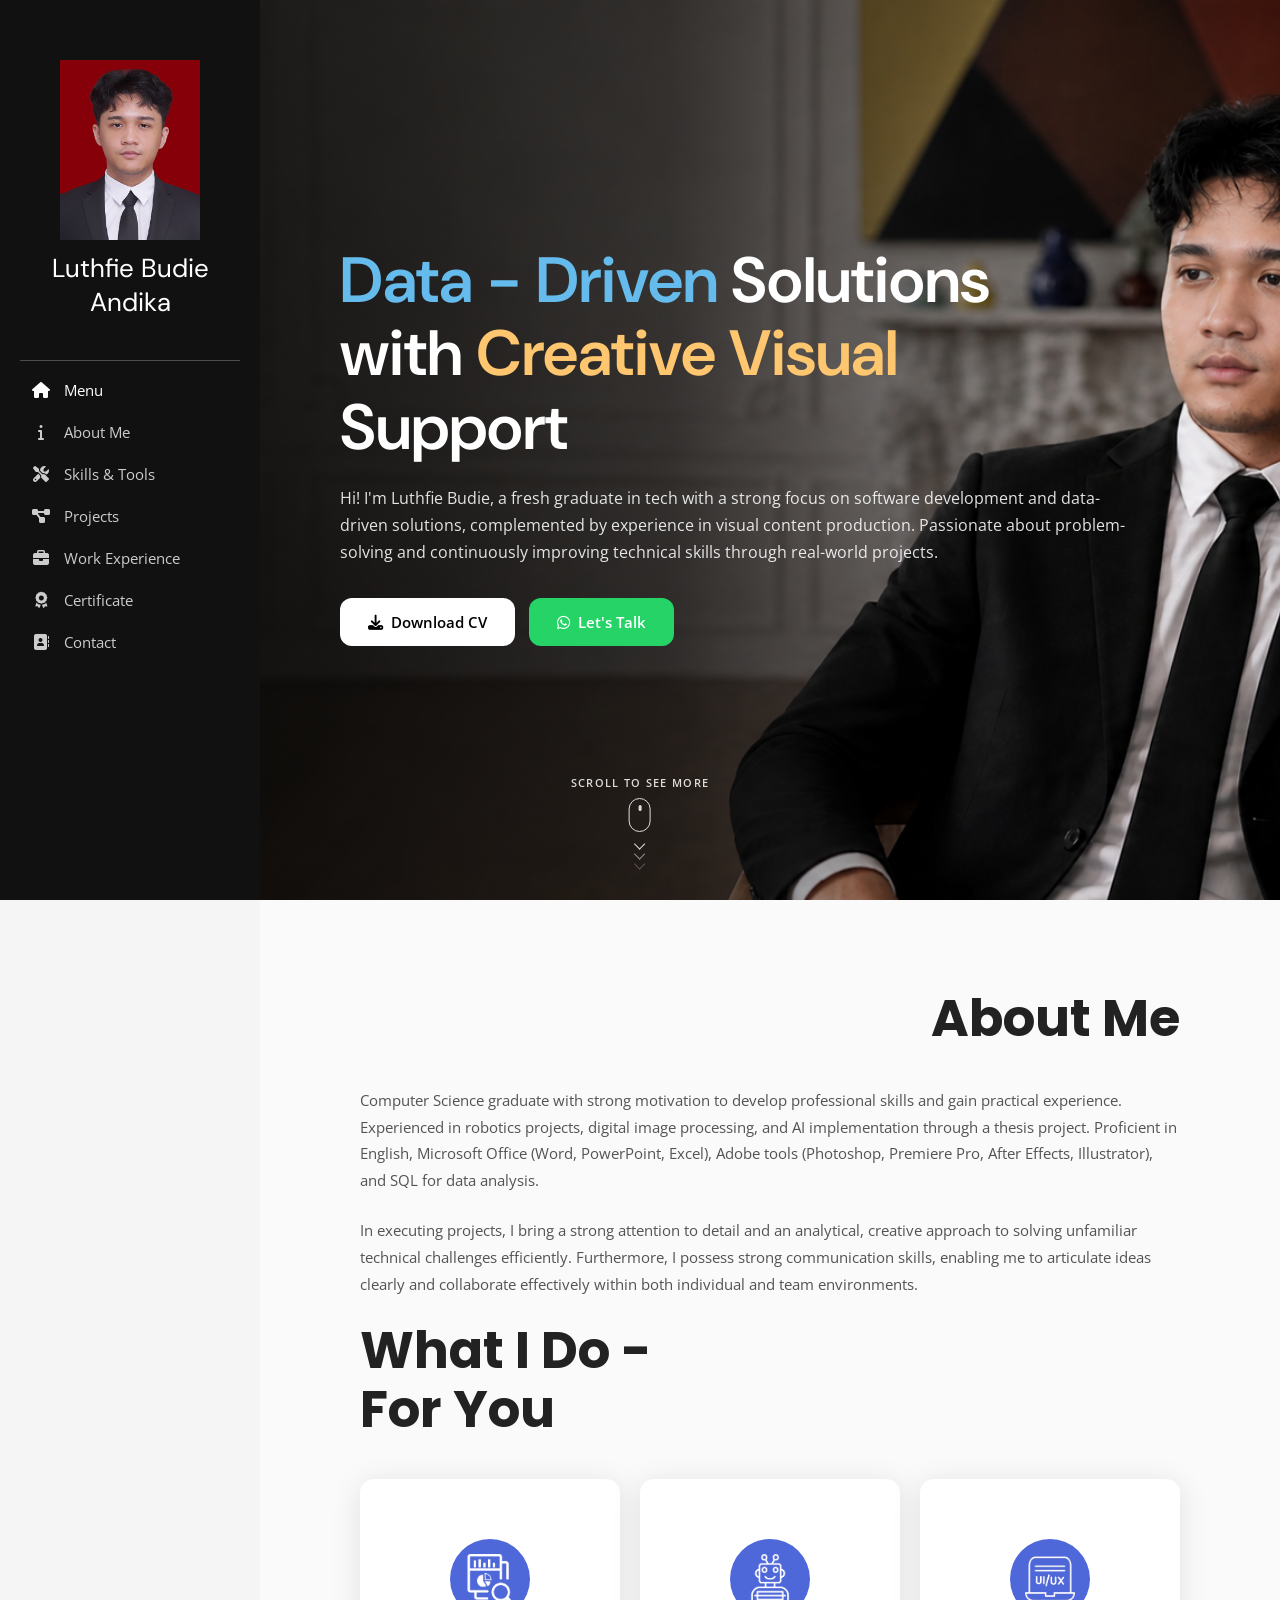
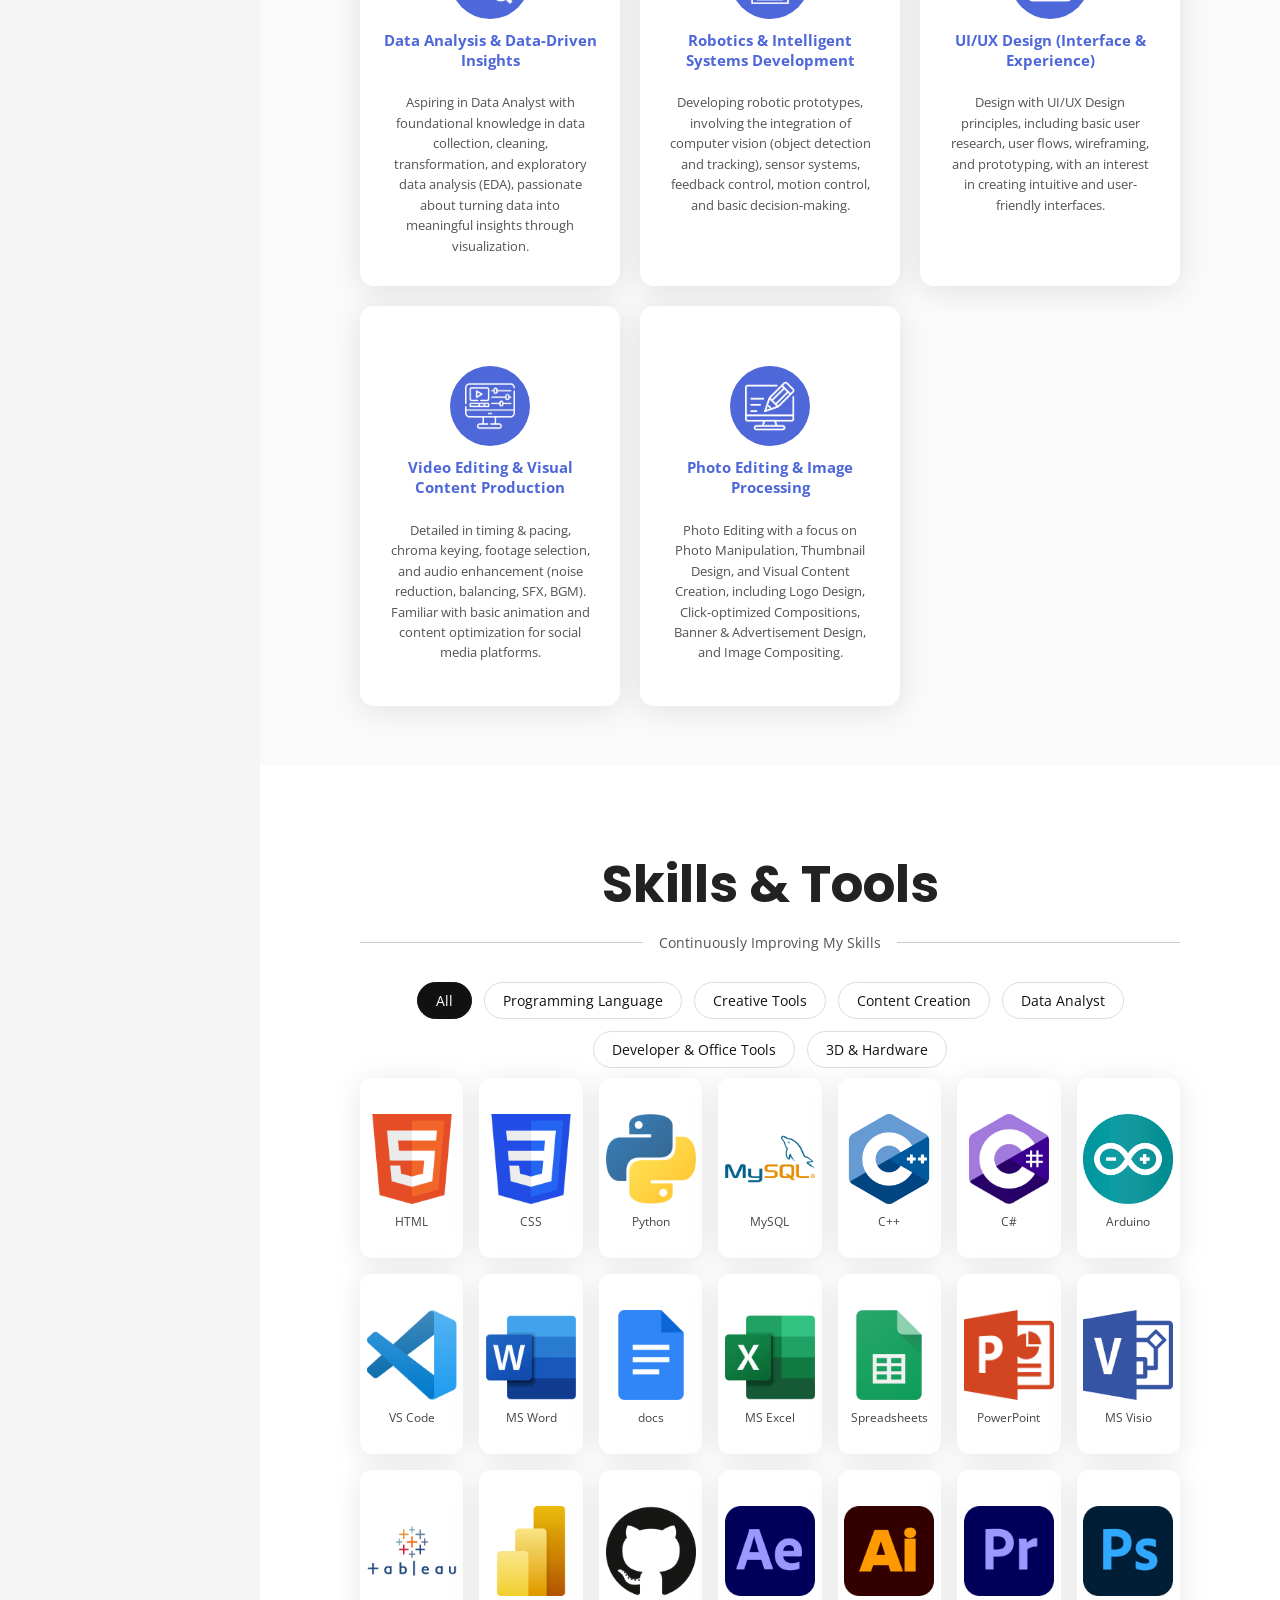
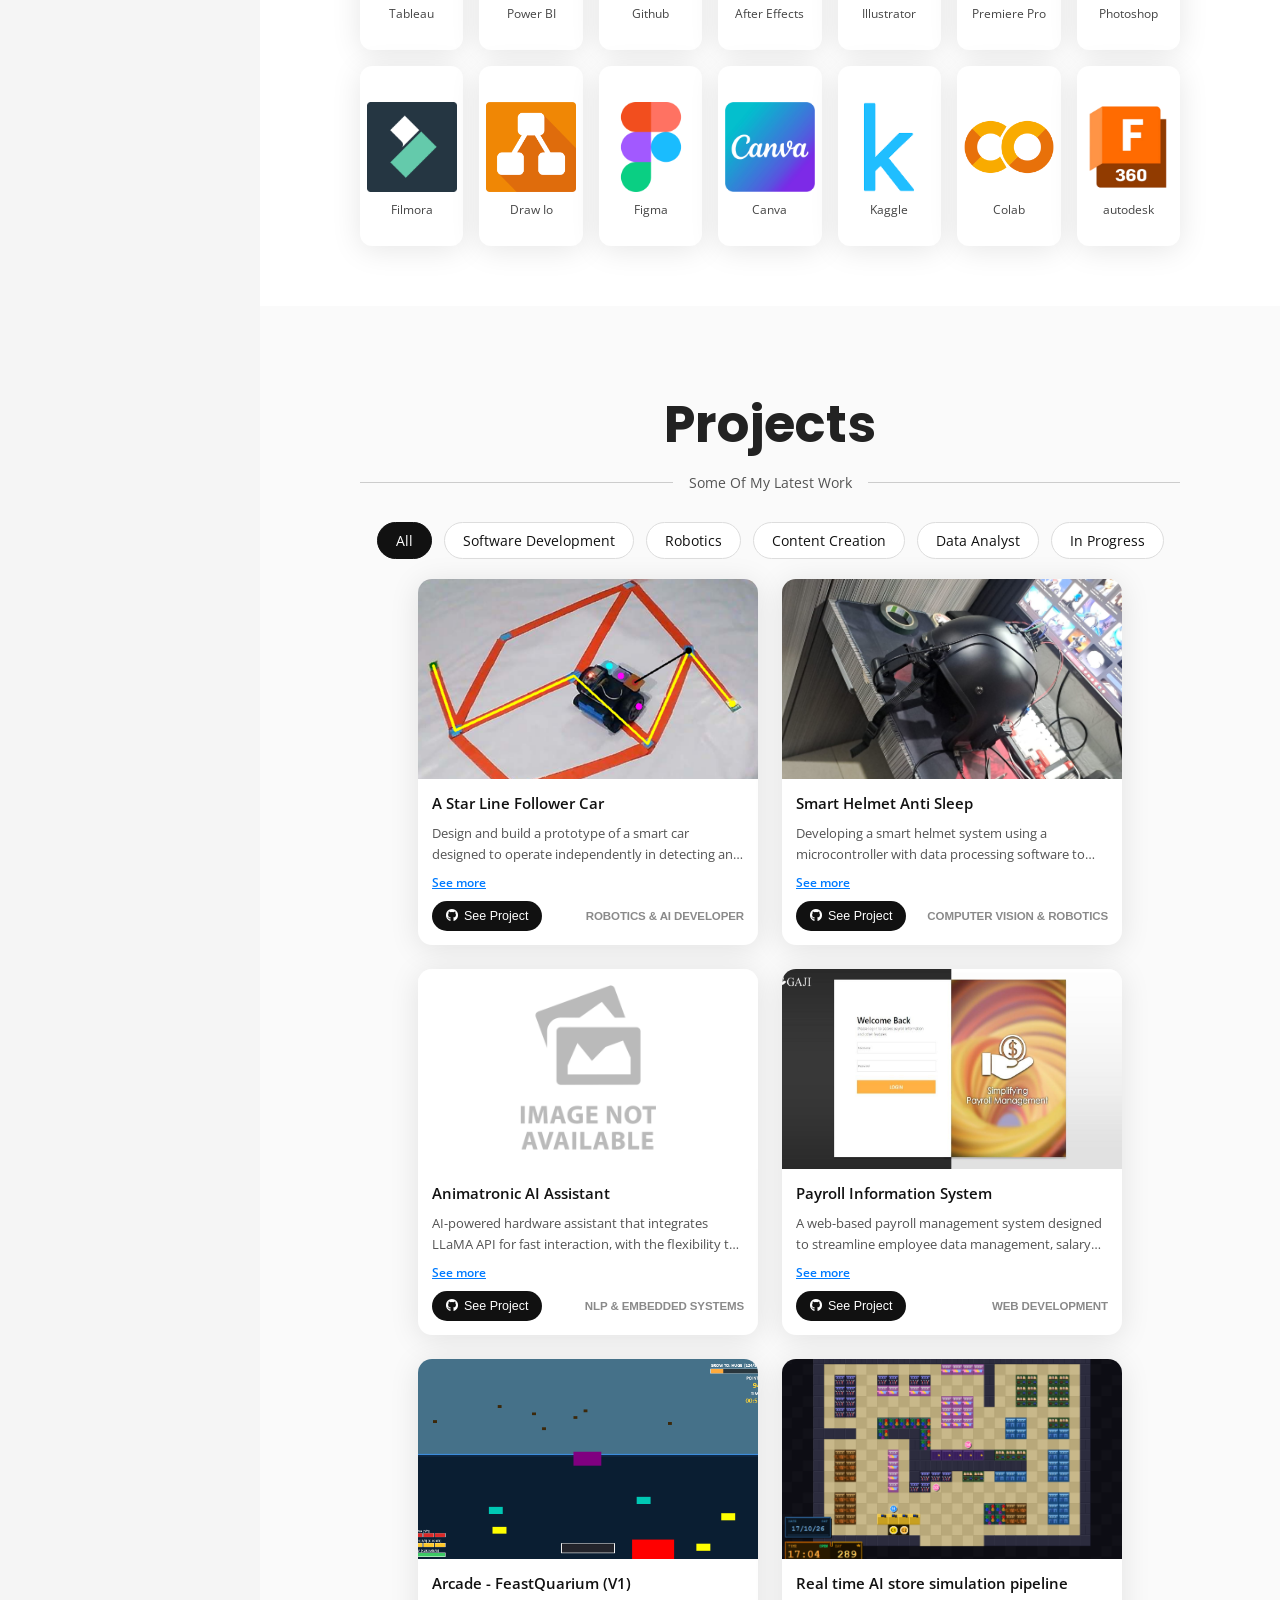
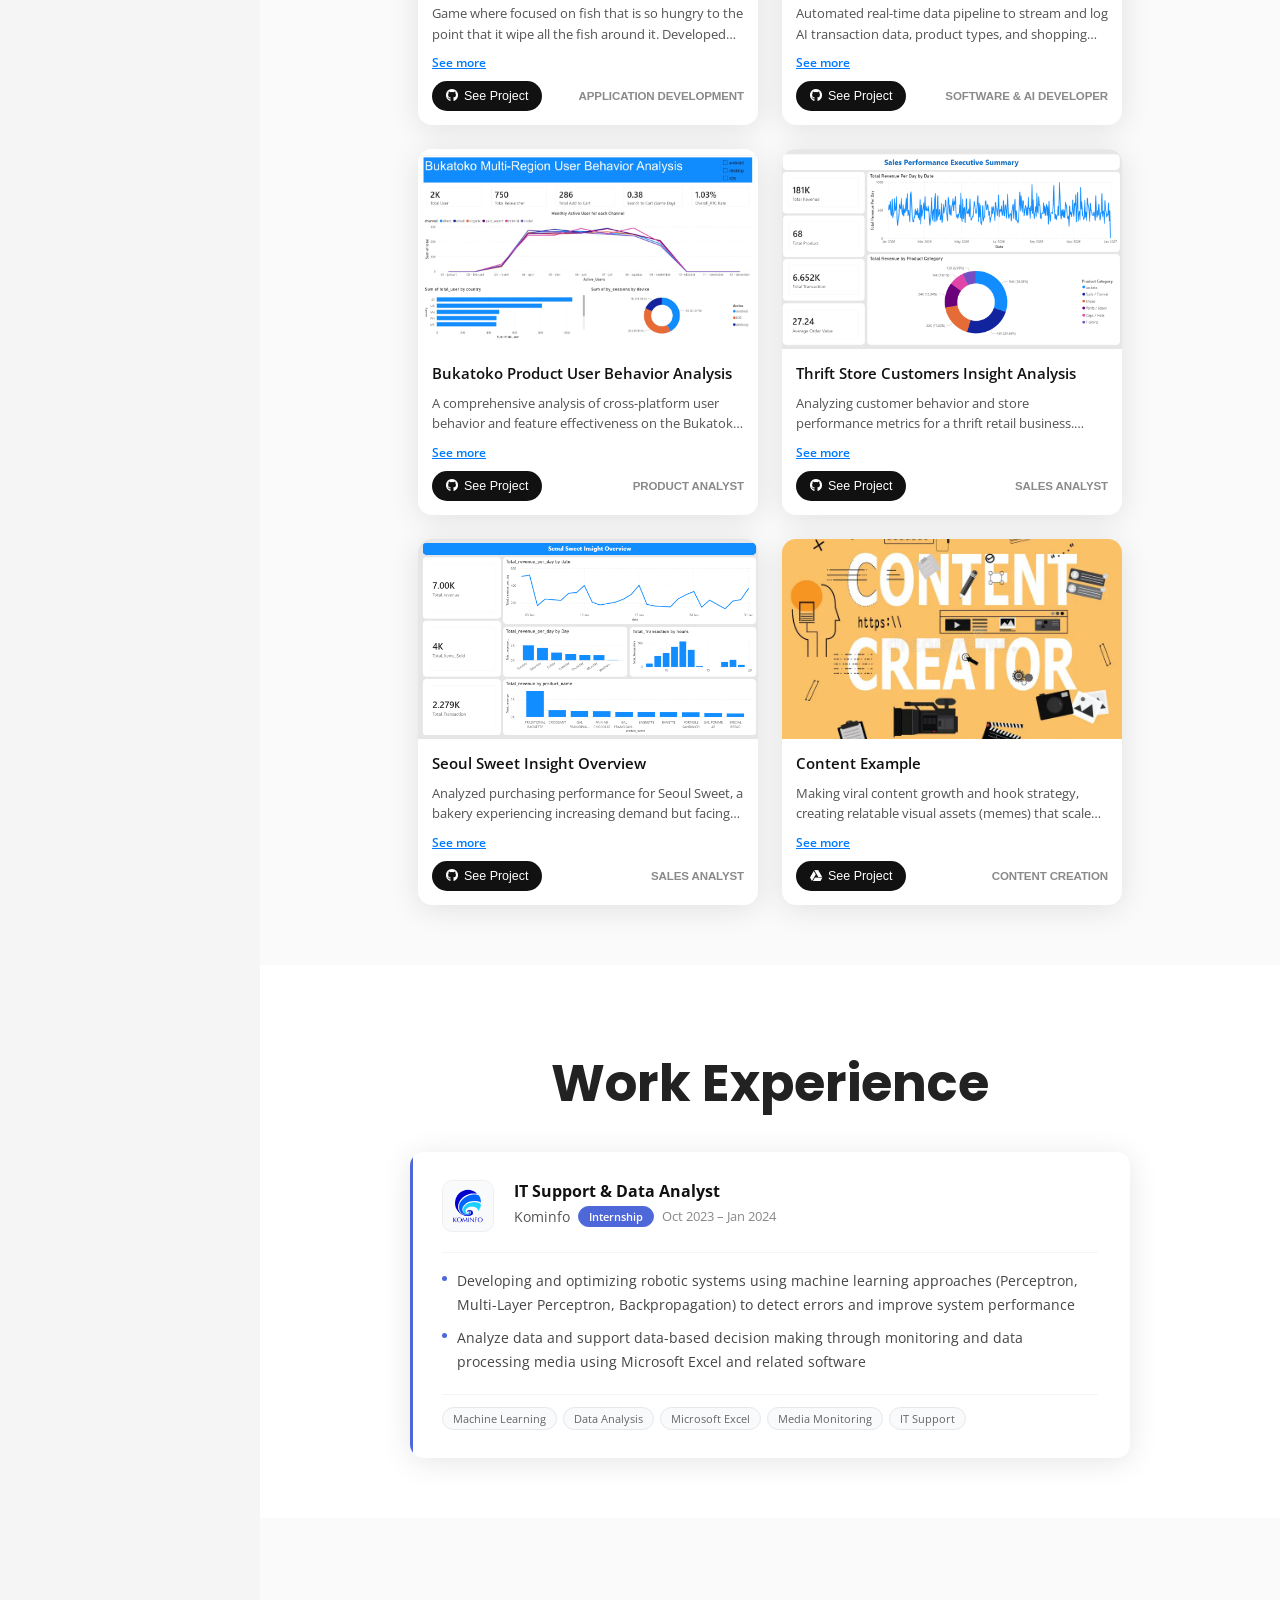
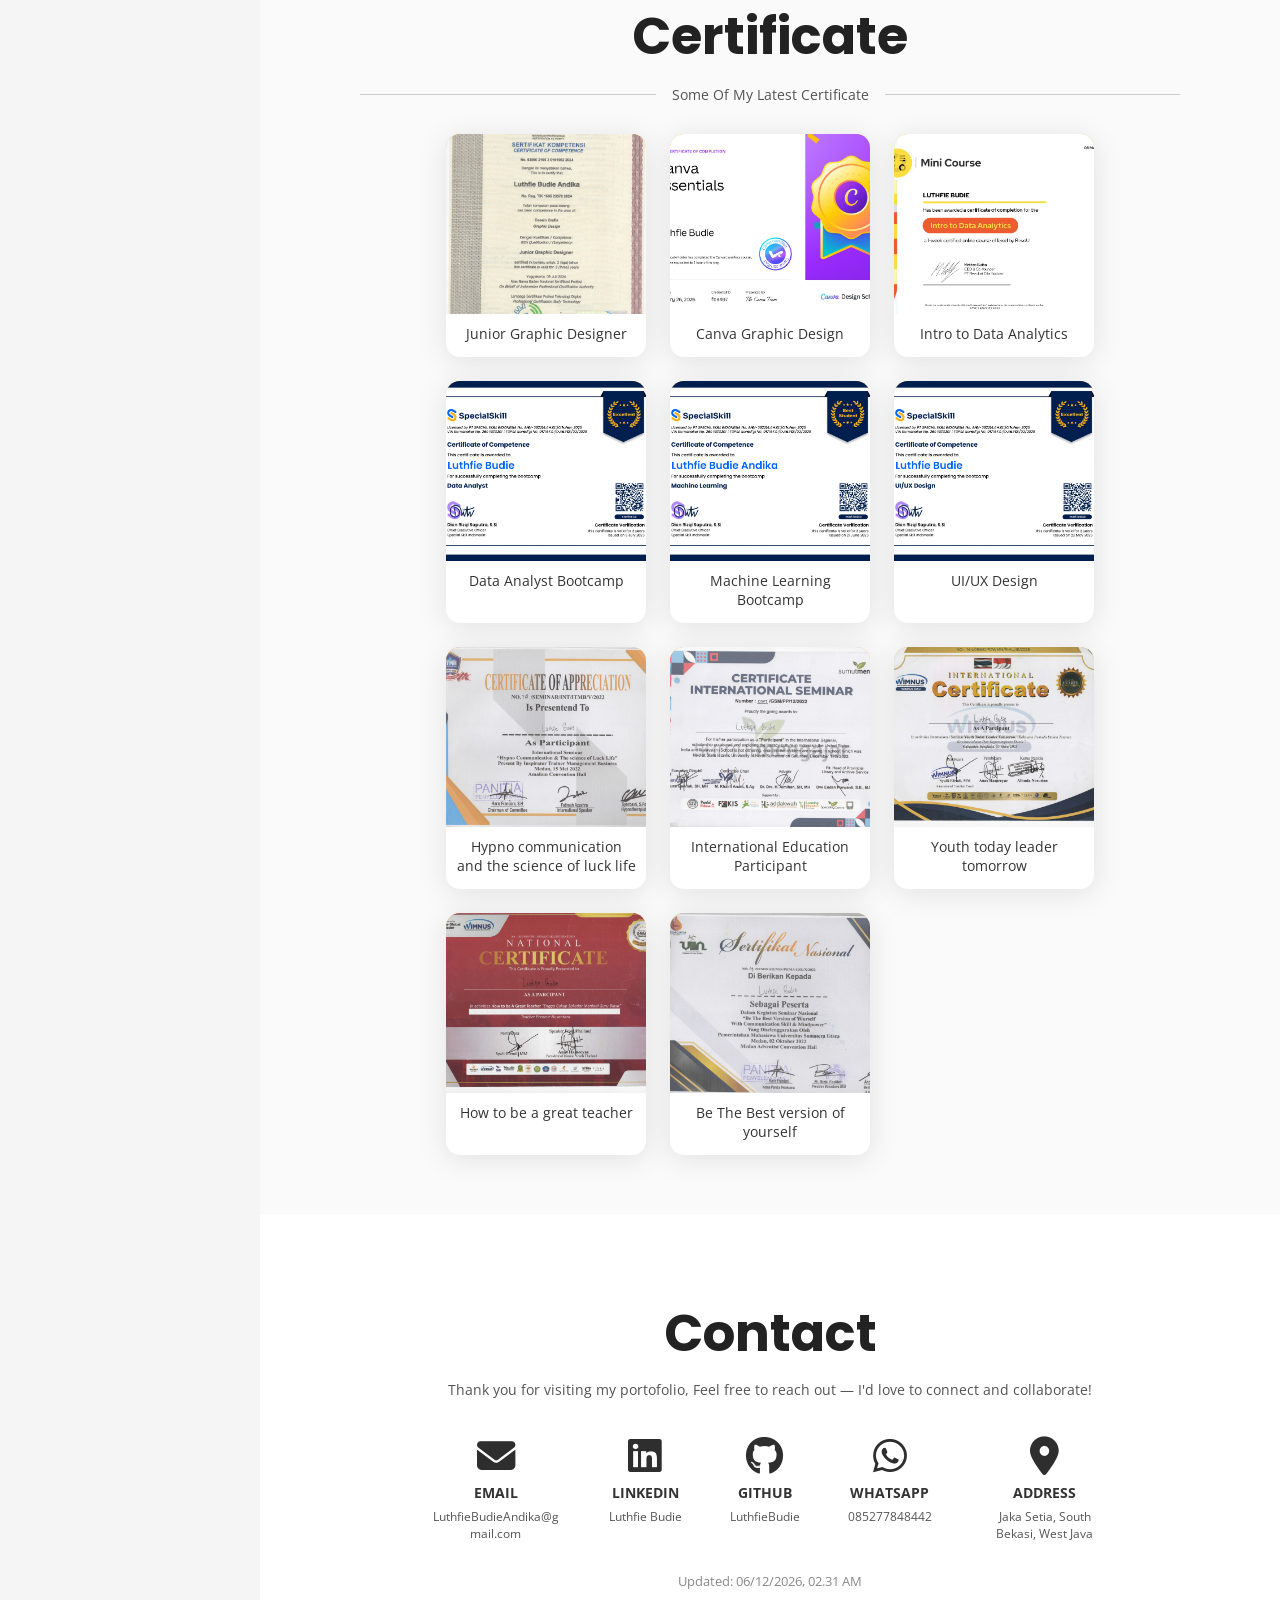
==== commit fb485e43: "Add files via upload" ====
--- a/index.html
+++ b/index.html
@@ -600,7 +600,7 @@
         <a class="contactitem">
           <i class="fa-solid fa-location-dot"></i>
           <span class="title">ADDRESS</span>
-          <span class="desc">Jaka Setia, Bekasi Selatan, Jawa Barat</span>
+          <span class="desc">Jaka Setia, South Bekasi, West Java</span>
         </a>
       </div>
       <div class="update-wrapper">
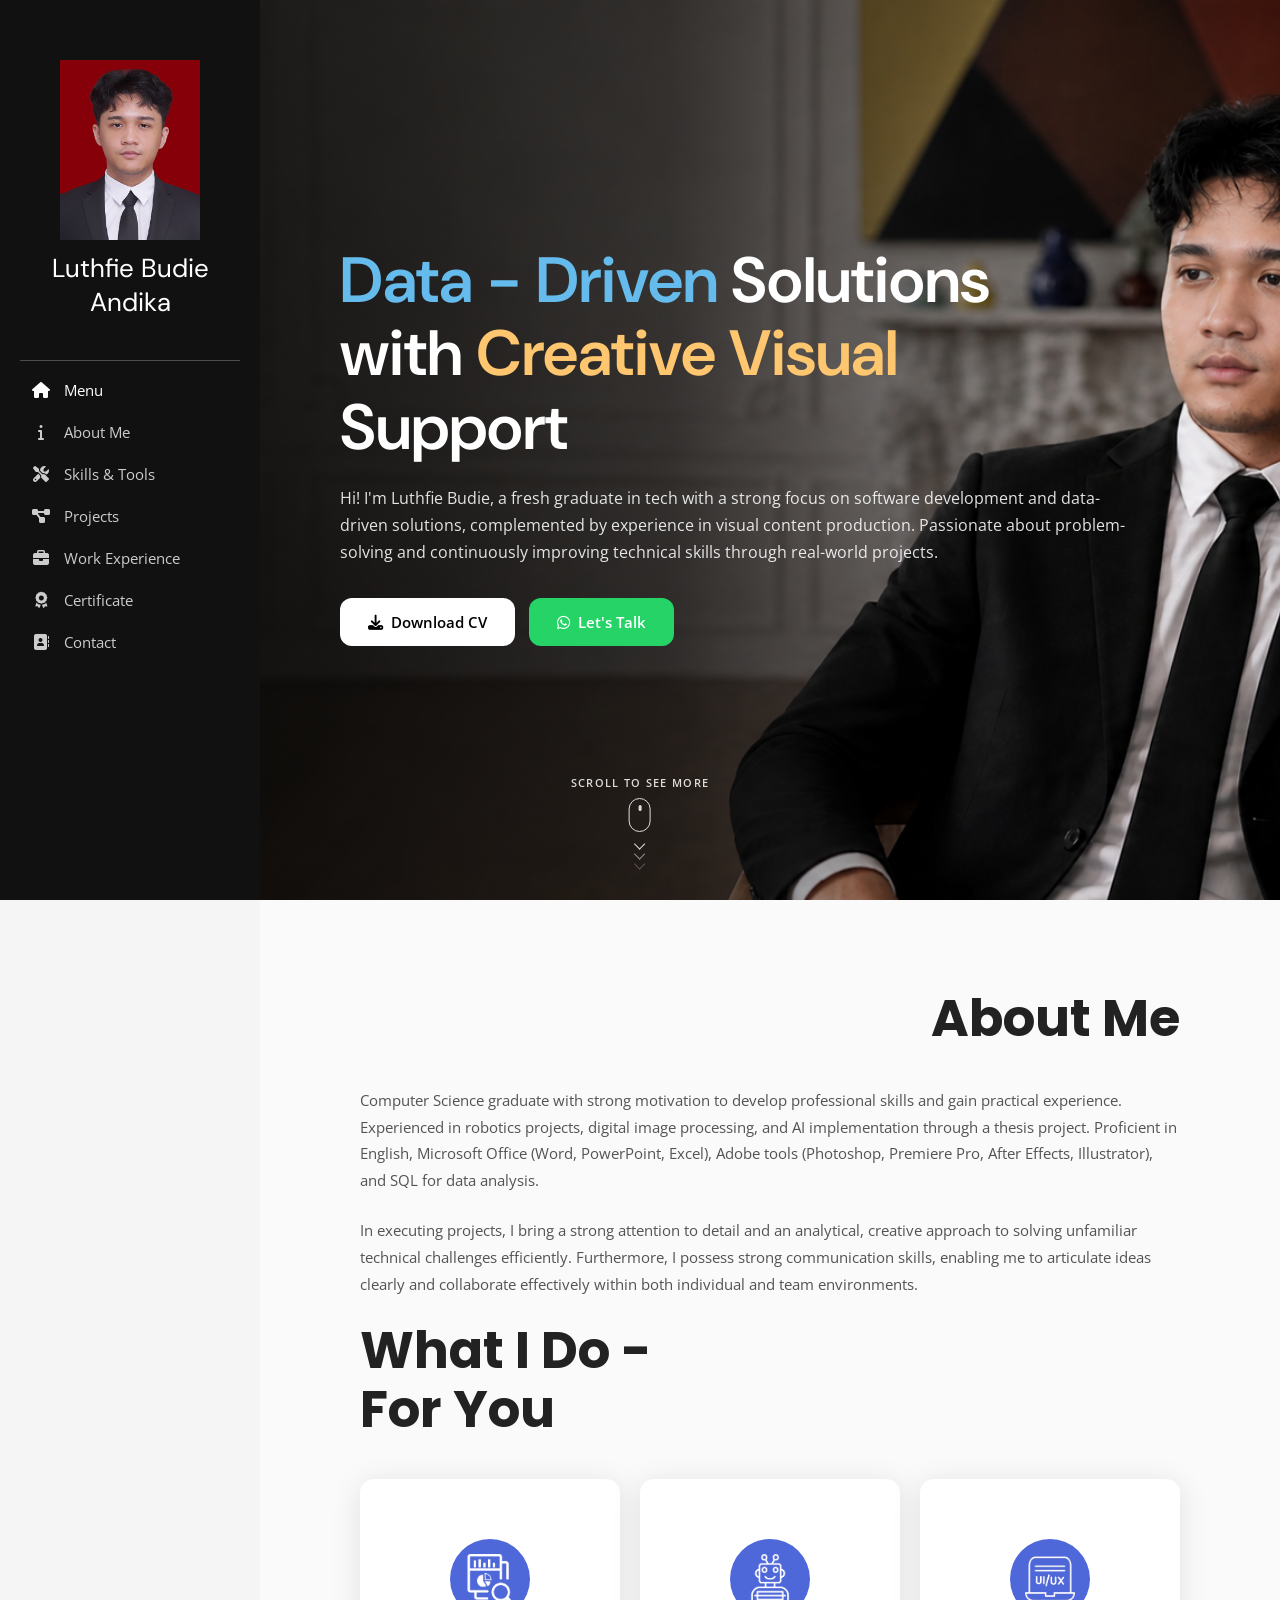
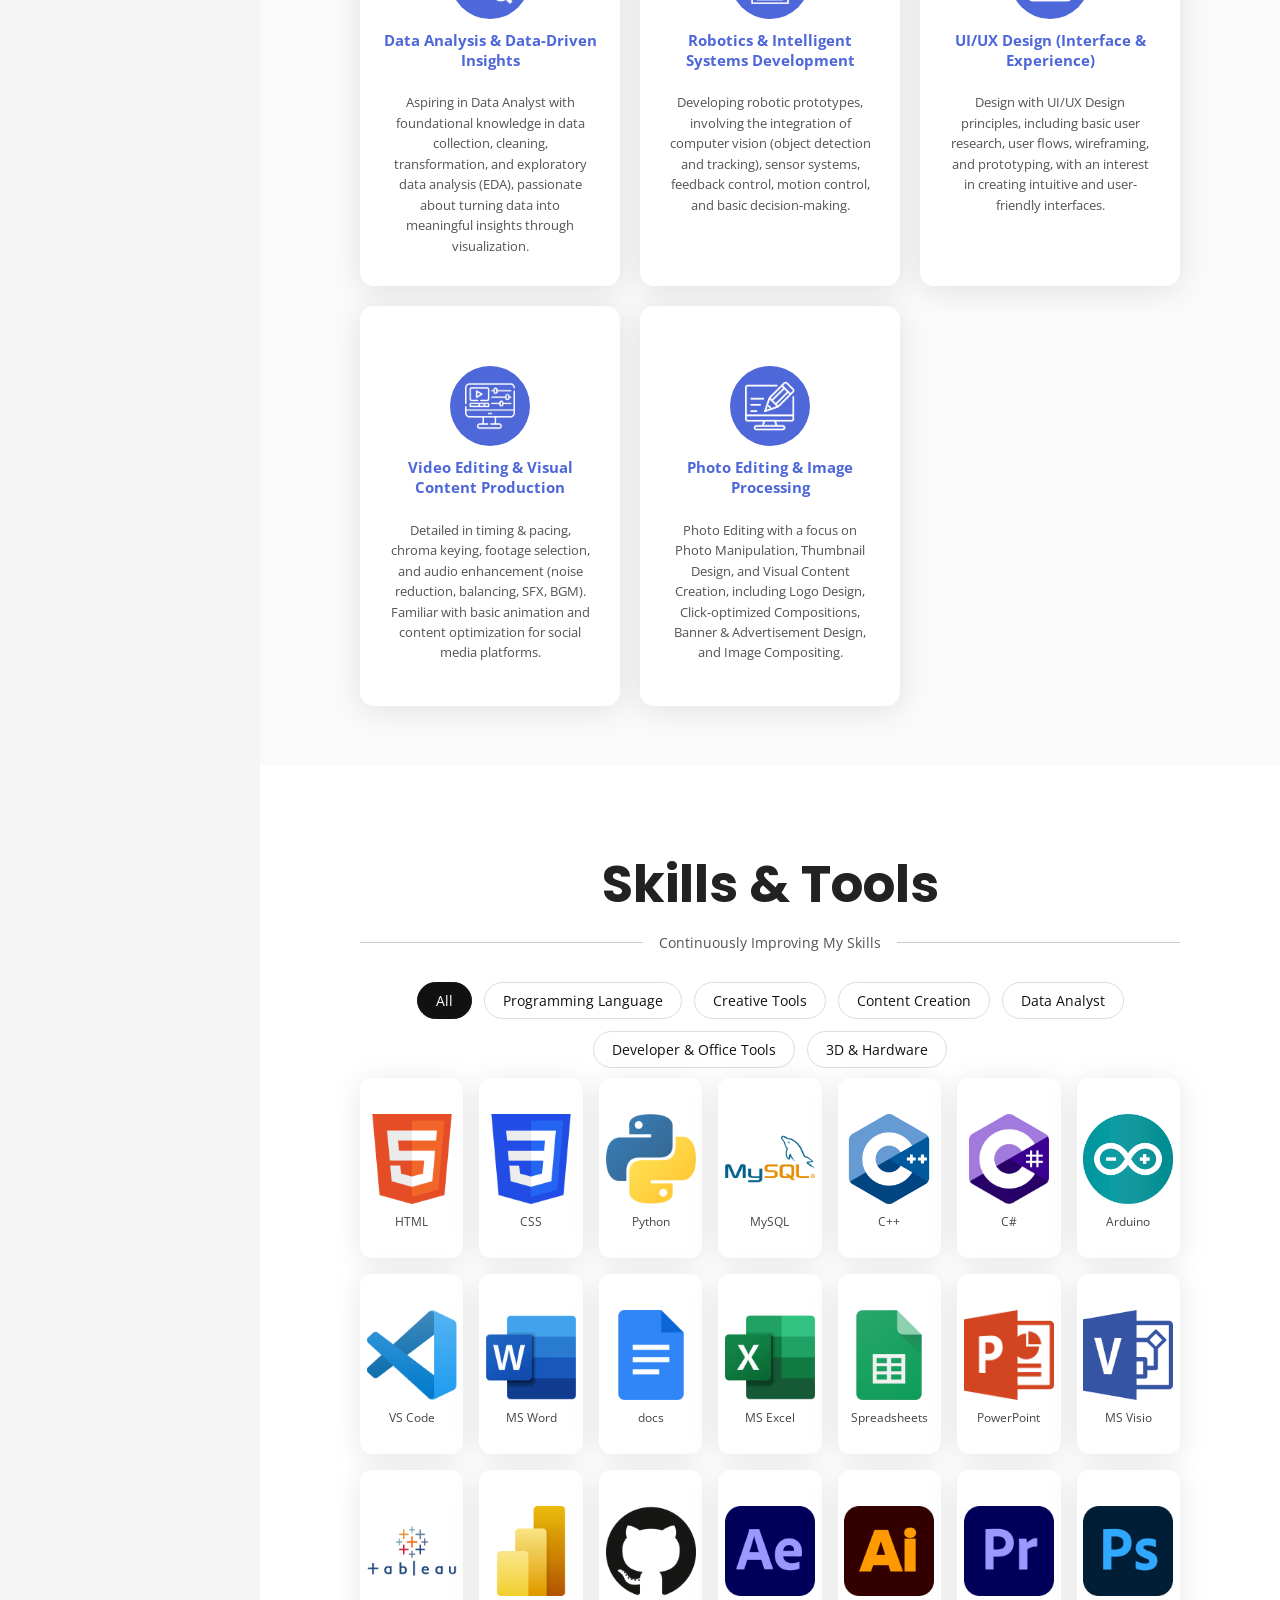
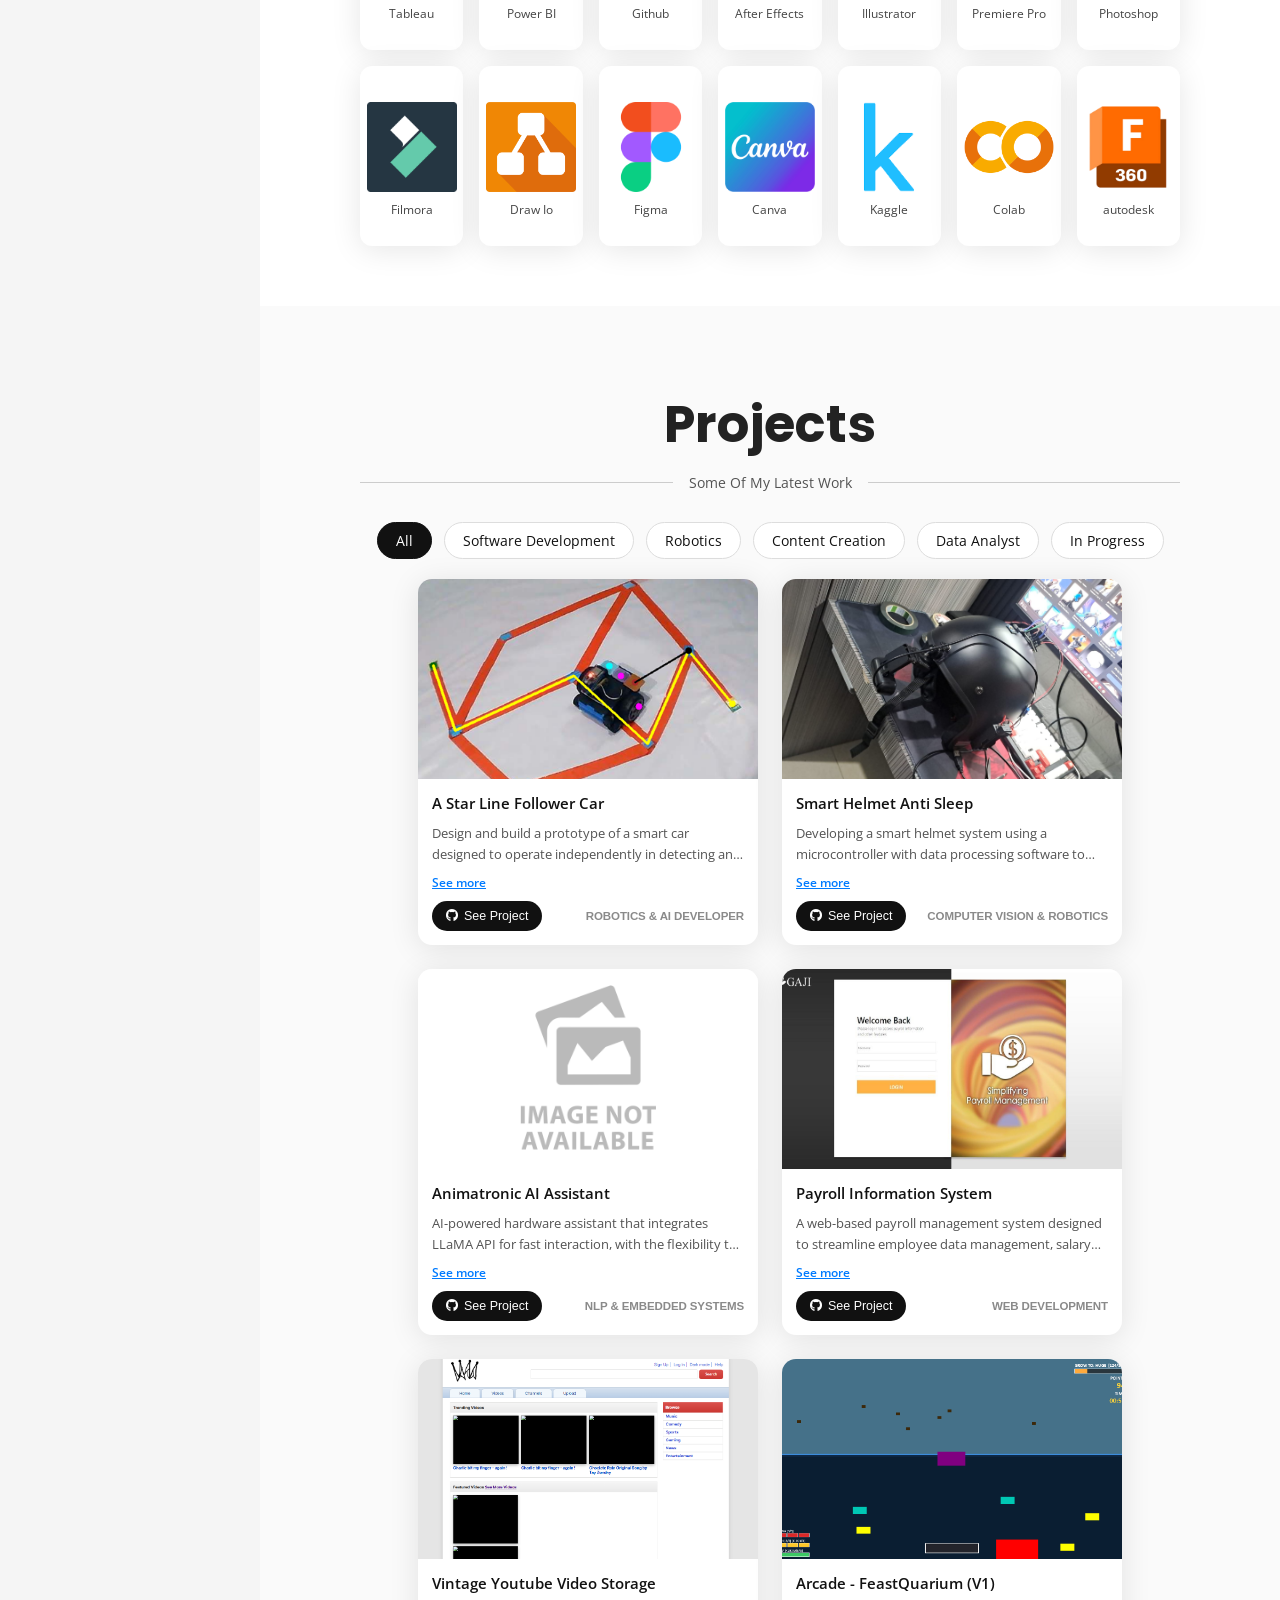
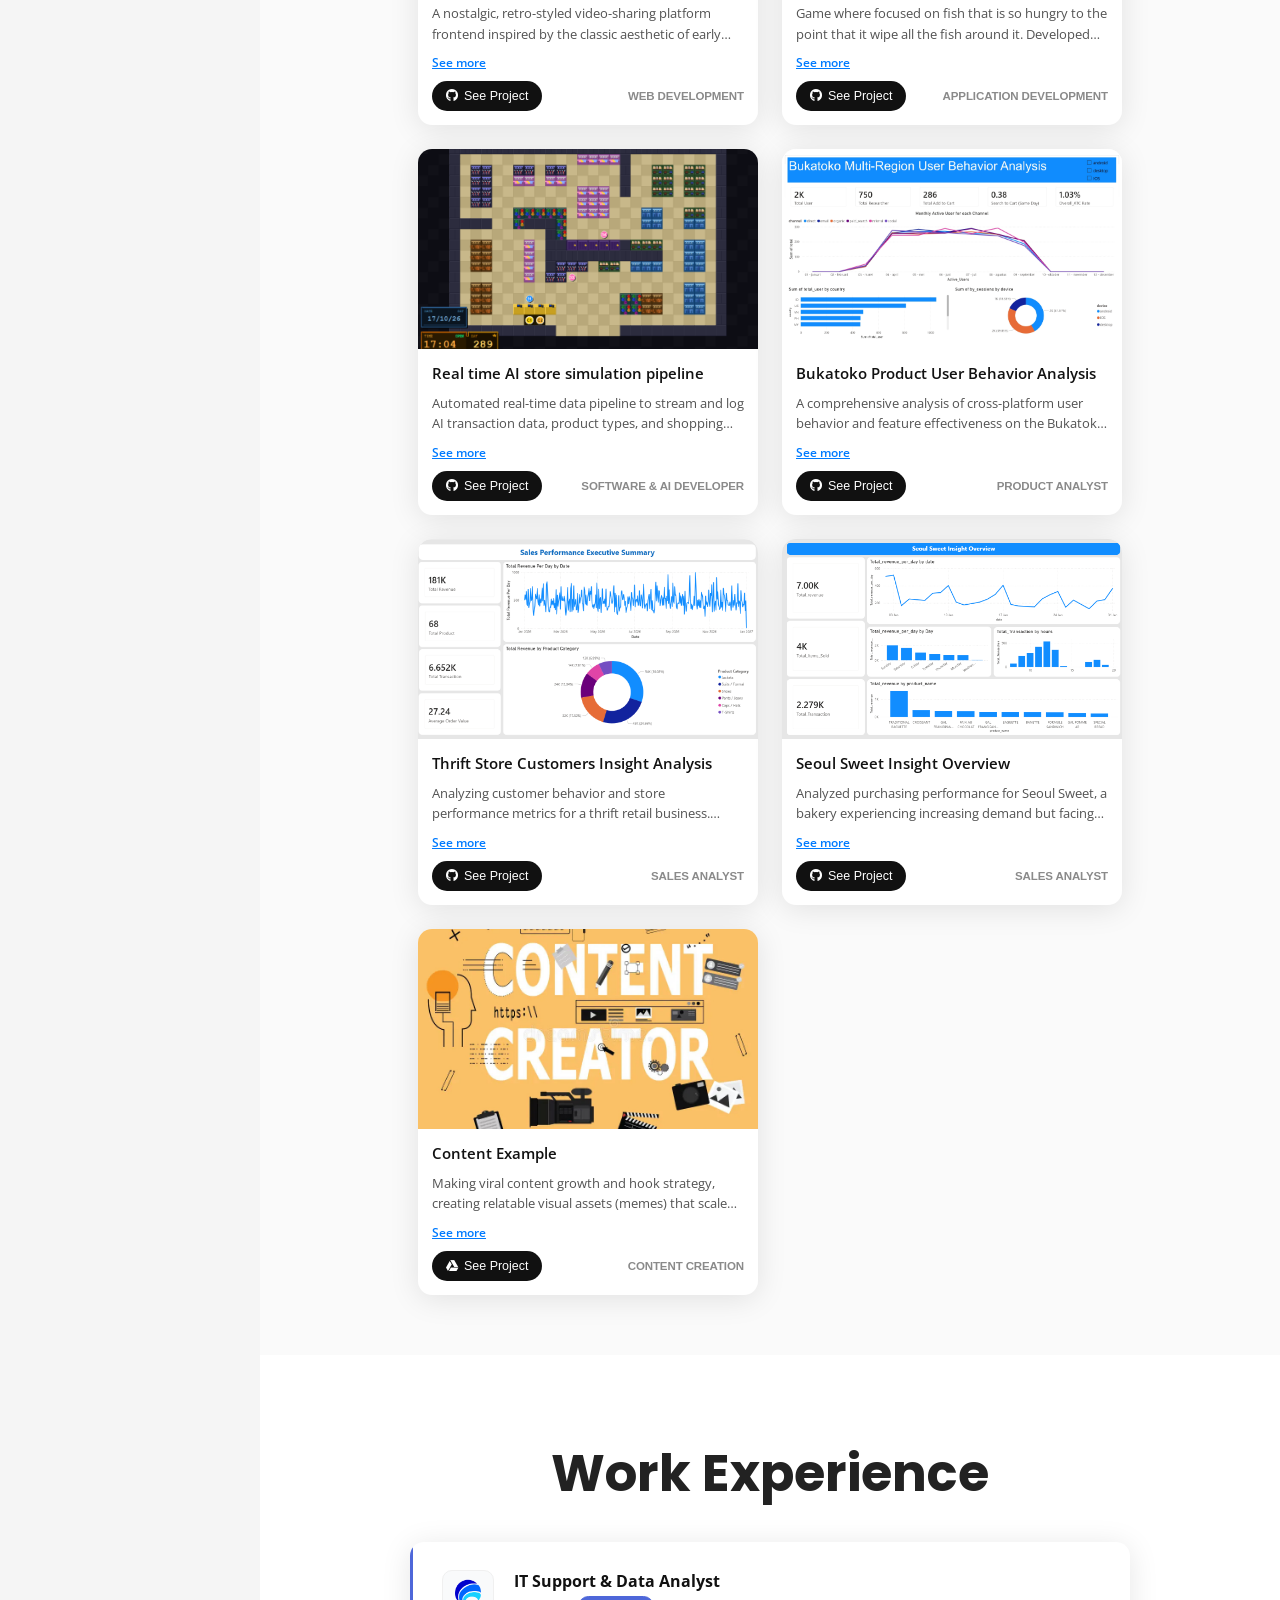
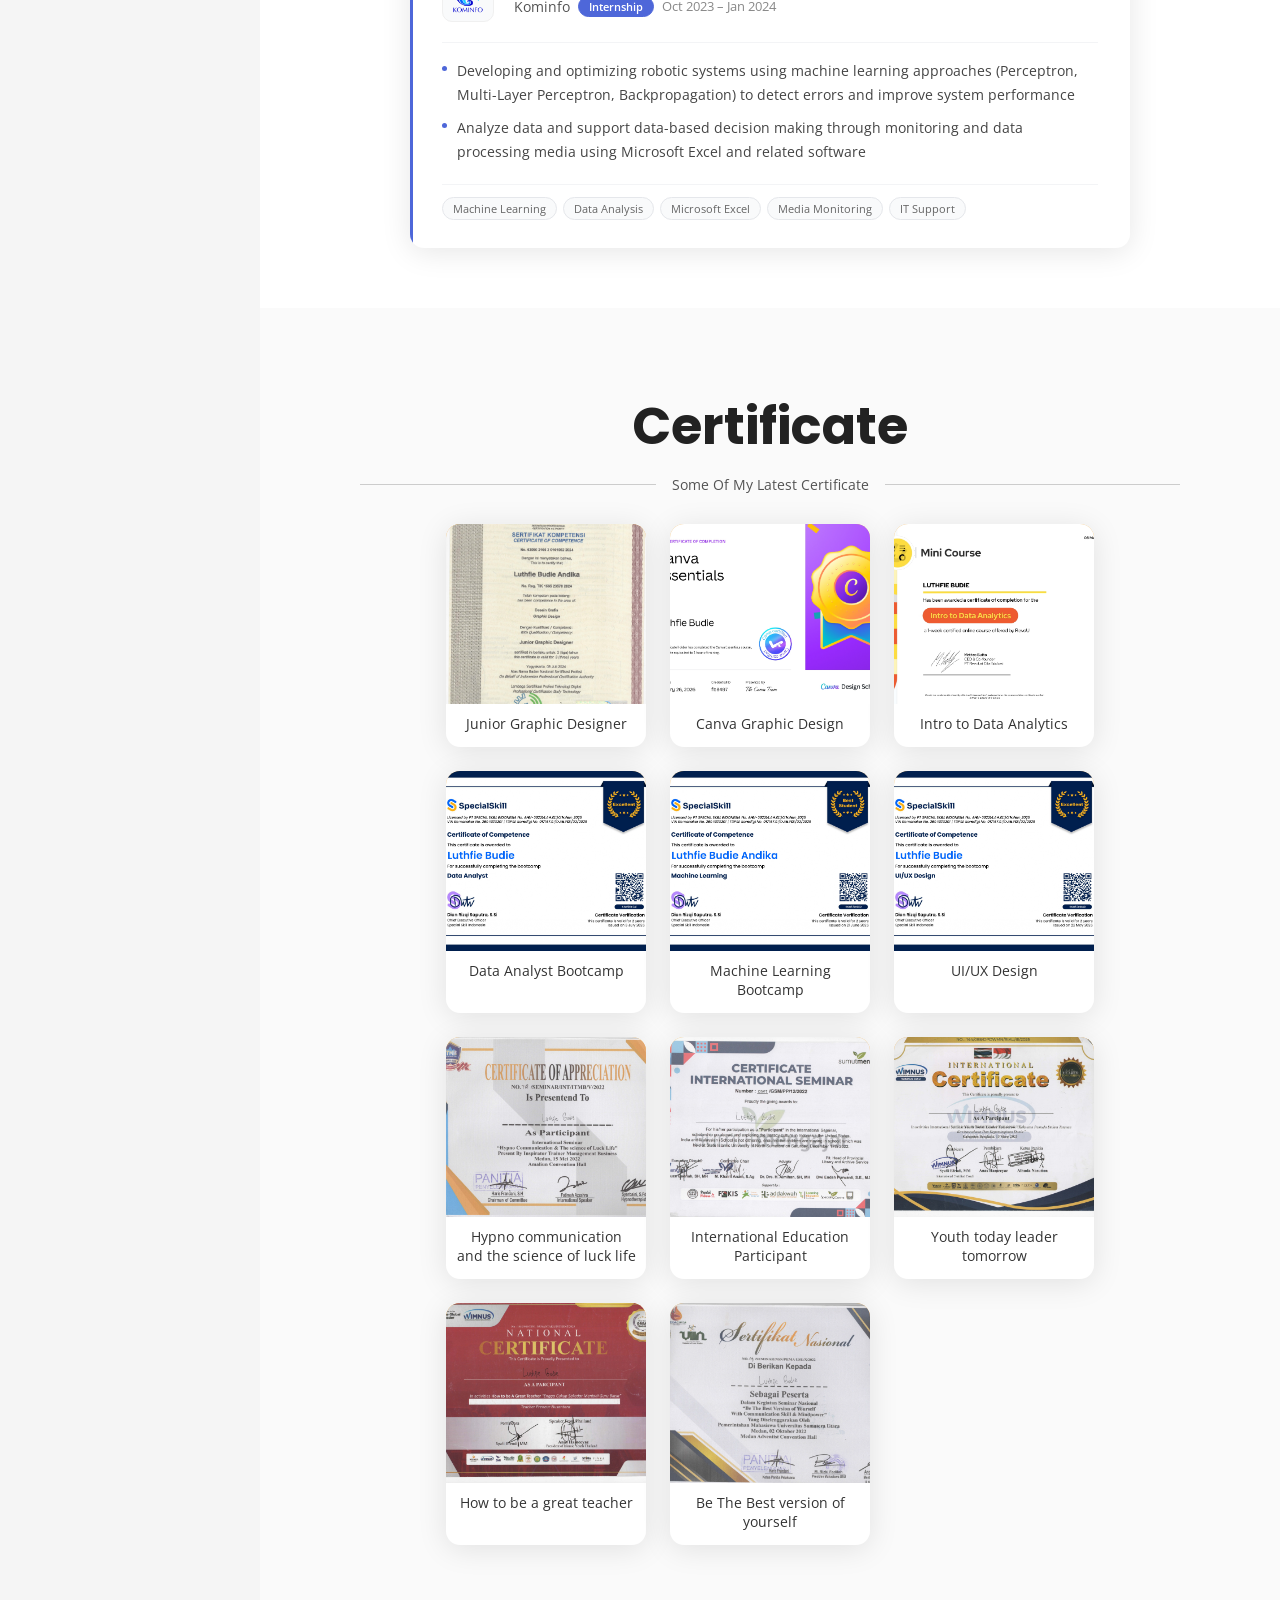
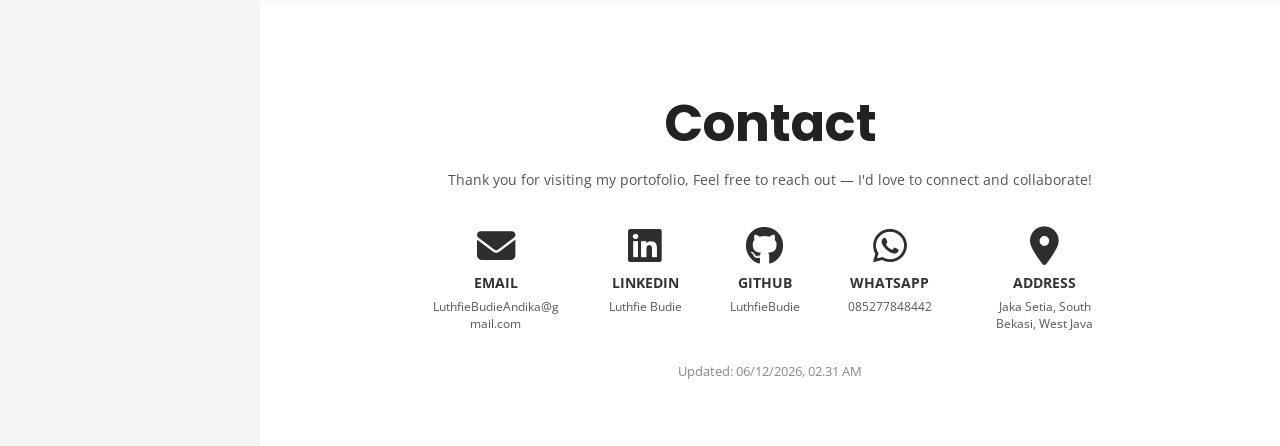
==== commit 28d70a75: "Add files via upload" ====
--- a/index.html
+++ b/index.html
@@ -68,8 +68,8 @@
           Hi! I'm Luthfie Budie, a fresh graduate in tech with a strong focus on software development and data-driven solutions, complemented by experience in visual content production. Passionate about problem-solving and continuously improving technical skills through real-world projects.
         </span>
       </div>
-      <div class="menubtn">
-        <a class="btn" href="files/LuthfieBudie_Cv.pdf" download>
+      <div class="menubtn"> 
+        <a class="btn" href="files/LuthfieBudie_Cv_1.pdf" download>
           <i class="fa-solid fa-download"></i> Download CV
         </a>
         <a class="btnwa" href="https://wa.me/6285277848442" target="_blank" rel="noopener">
@@ -286,6 +286,28 @@
           </div>
         </div>
 
+
+
+        
+        <div class="projectitem" data-category="software-development">
+          <div class="projectimage" onclick="openProjectModal('files/Projects/Project9.png', 'Vintage Youtube Video Storage')">
+            <img src="files/Projects/Project9.png" alt="Payroll Information System">
+            <div class="overlay"><i class="fa-solid fa-magnifying-glass"></i></div>
+            <!--<span class="projectcategory">Web Development</span>-->
+          </div>
+          <div class="project-footer">
+            <p class="projectname">Vintage Youtube Video Storage</p>
+            <span class="projectdescription">A nostalgic, retro-styled video-sharing platform frontend inspired by the classic aesthetic of early video-sharing sites. Built cleanly using native HTML5 and CSS3, featuring a structured layout with trending sections, featured videos, a sidebar category browser, and responsive video grid containers.</span>
+            <button class="seemore-btn" onclick="event.stopPropagation(); toggleDescription(this)">See more</button>         
+            <div class="project-footer-bottom">        
+            <button class="projectbtn" onclick="event.stopPropagation(); window.open('https://github.com/LuthfieBudie/Video_Storage_Vintage_Youtube_Style', '_blank')">
+              <i class="fa-brands fa-github"></i> See Project
+            </button>
+            <p class="projectcategory1">Web Development</p>
+            </div>
+          </div>
+        </div>
+
         
 
         <div class="projectitem" data-category="software-development">
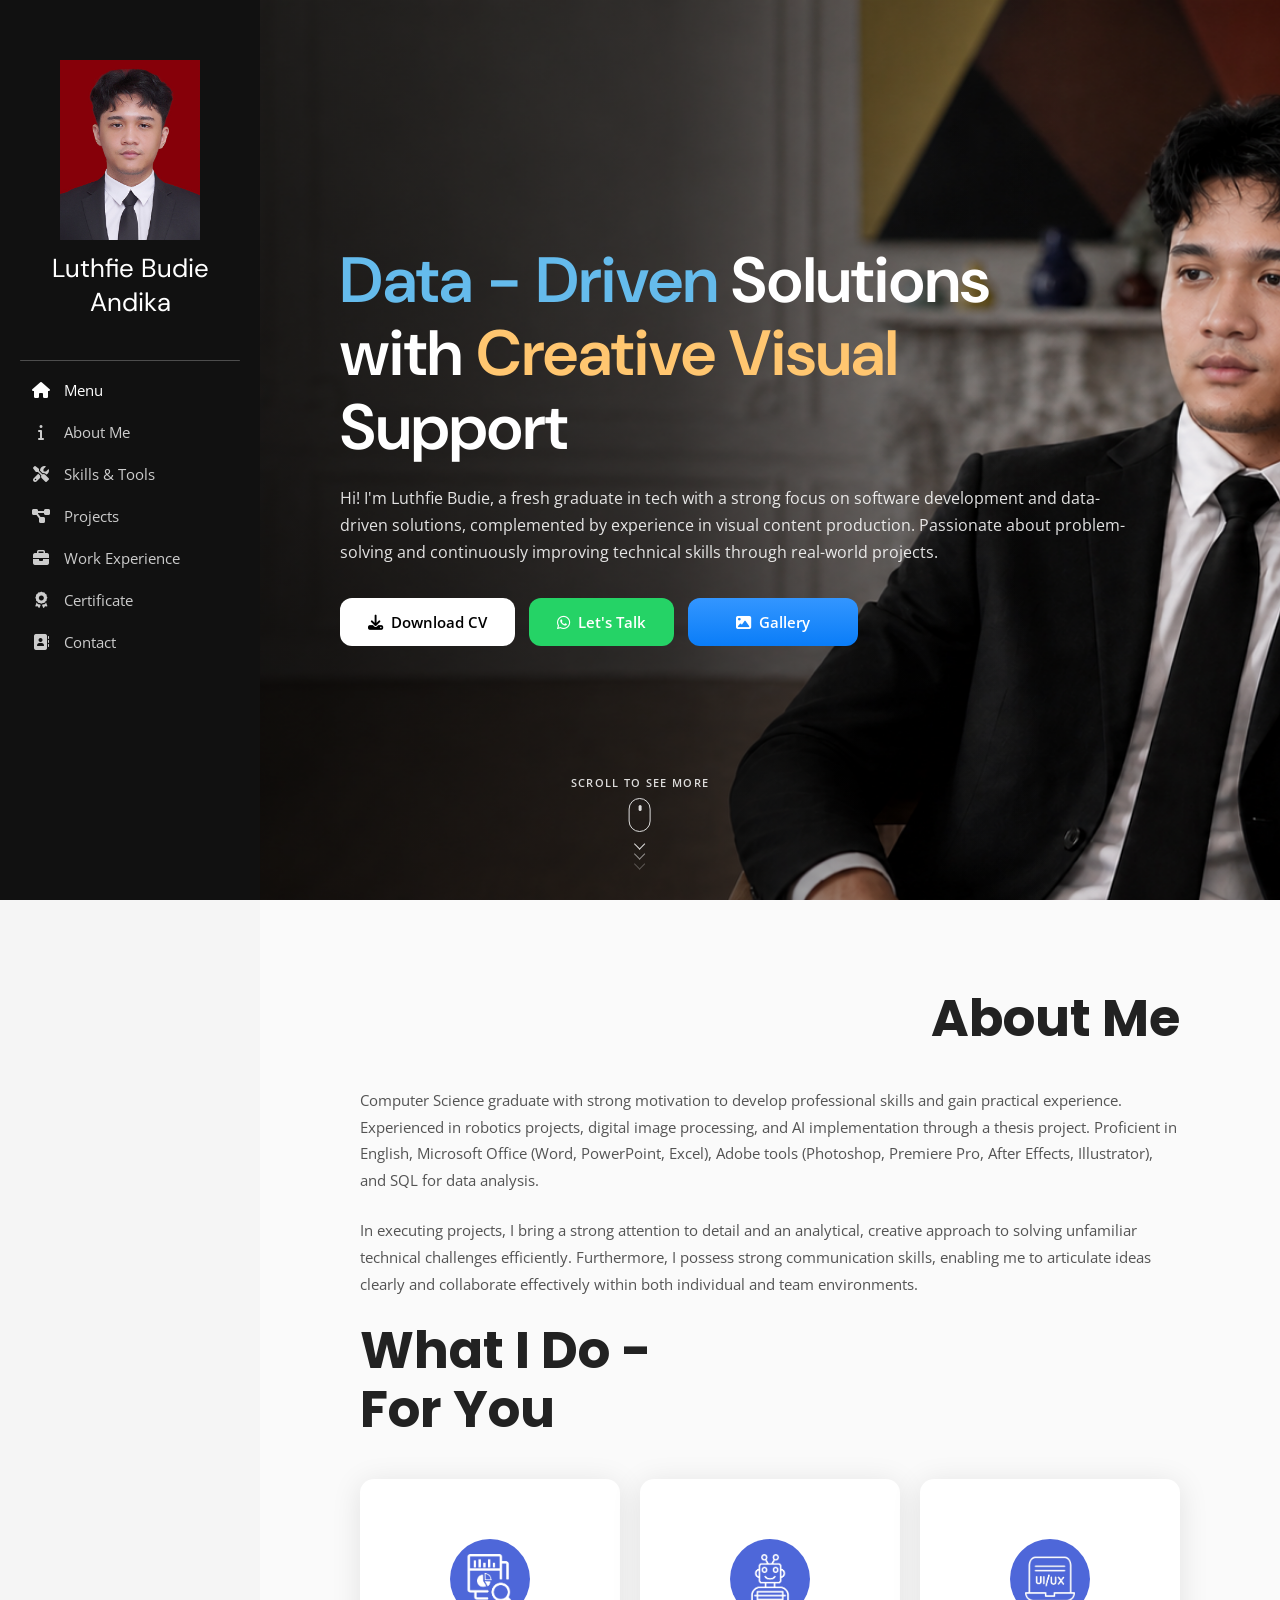
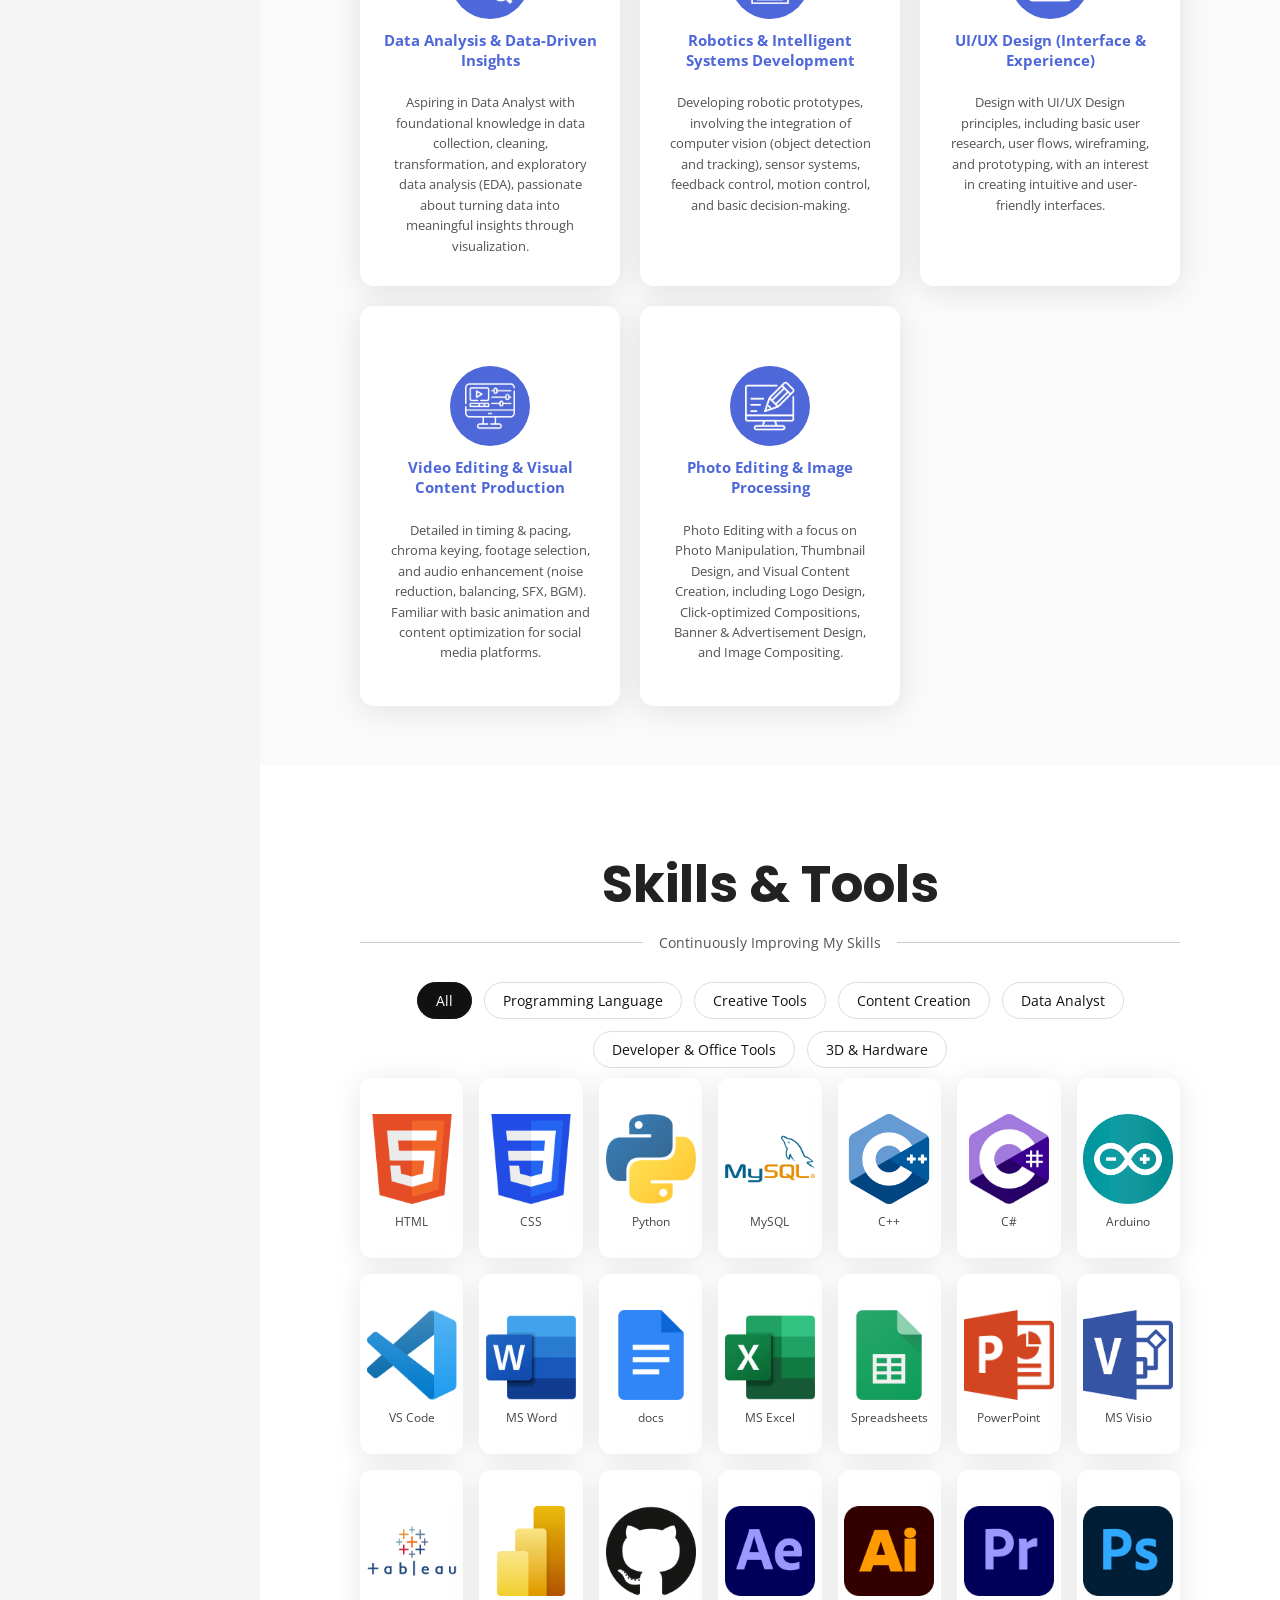
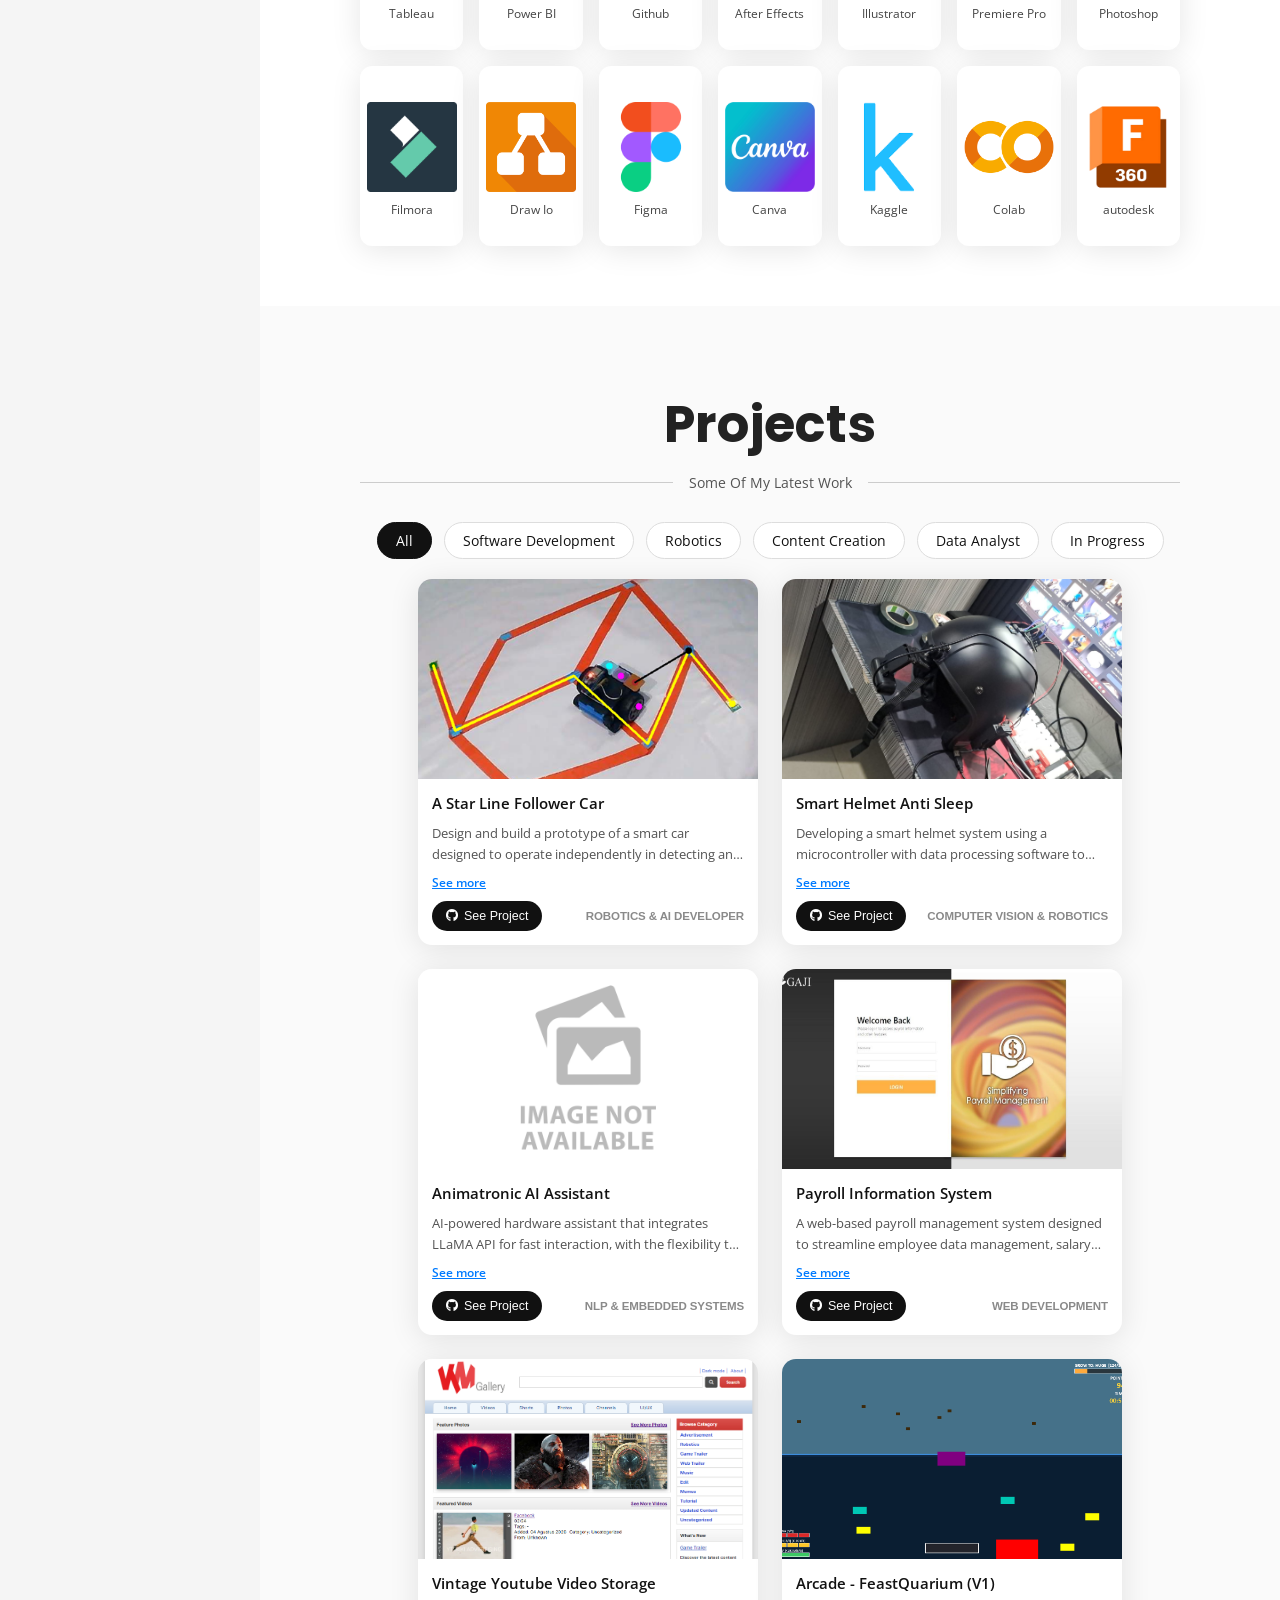
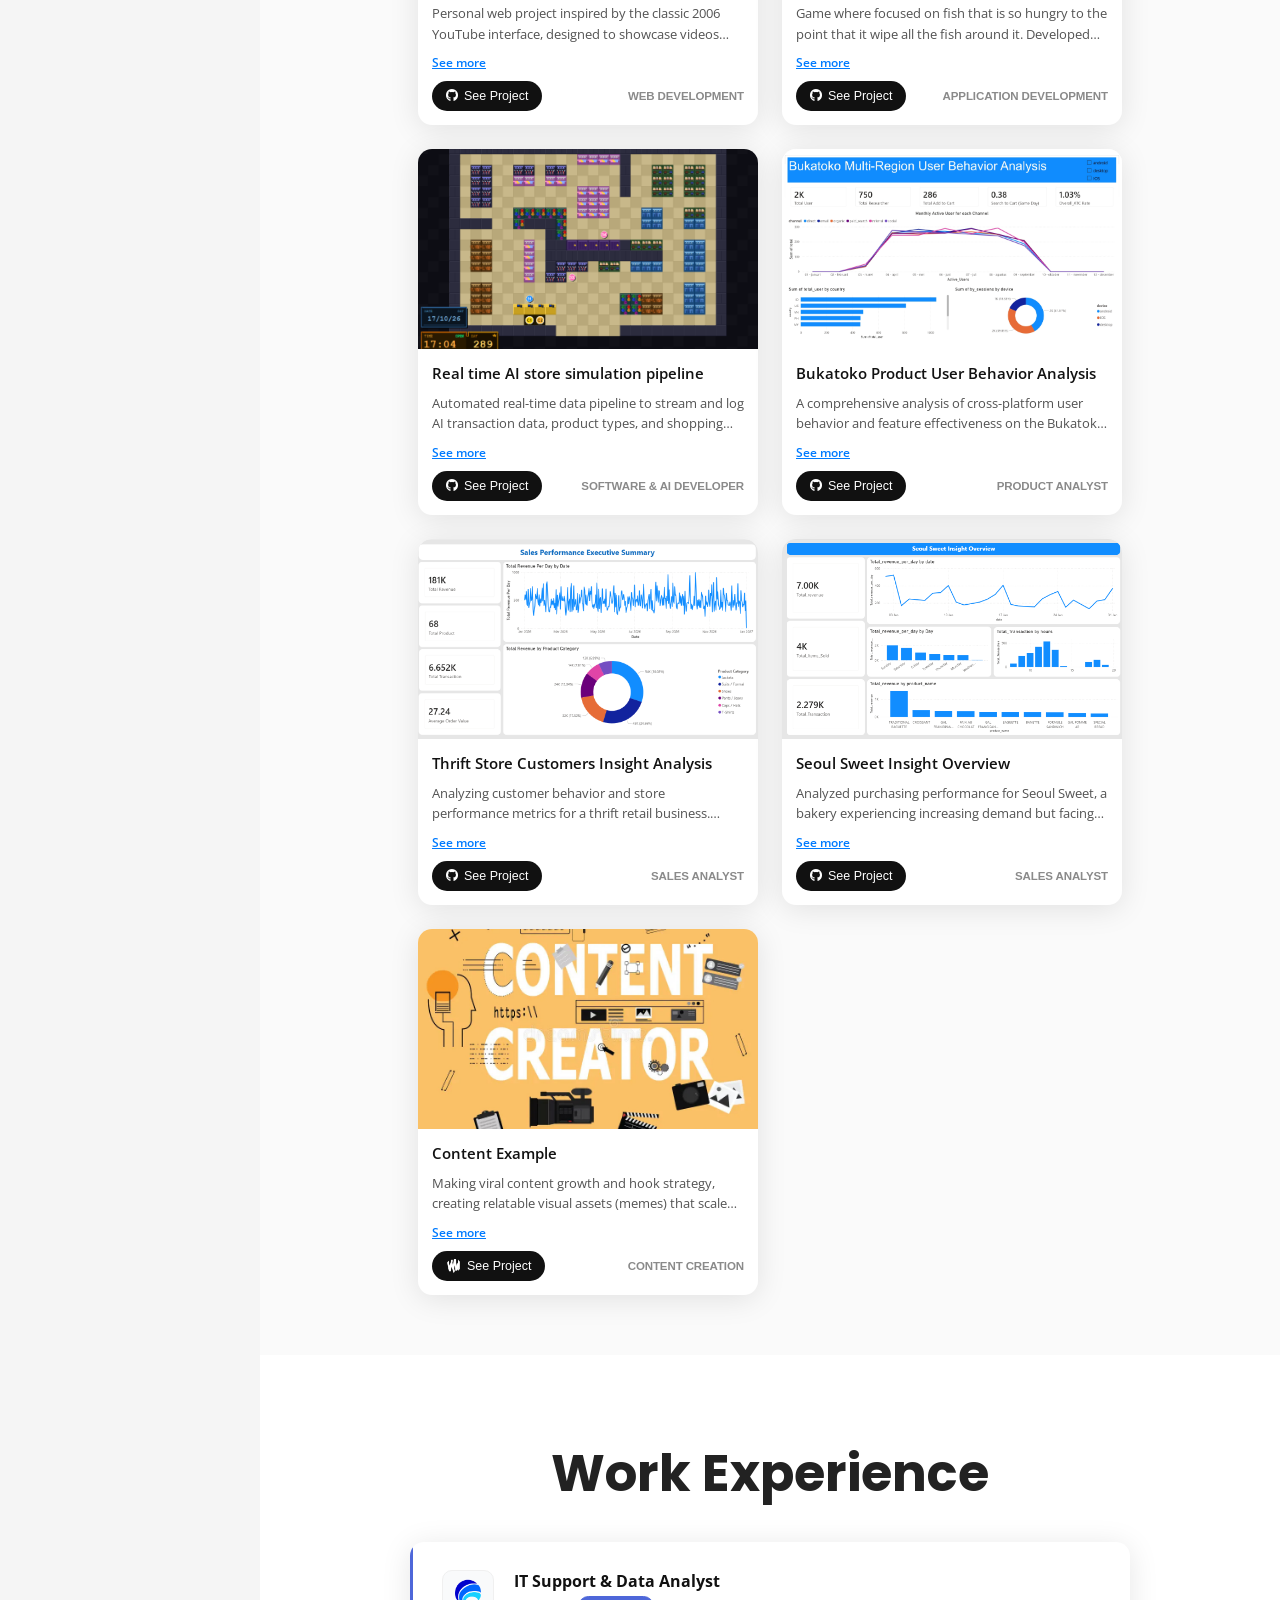
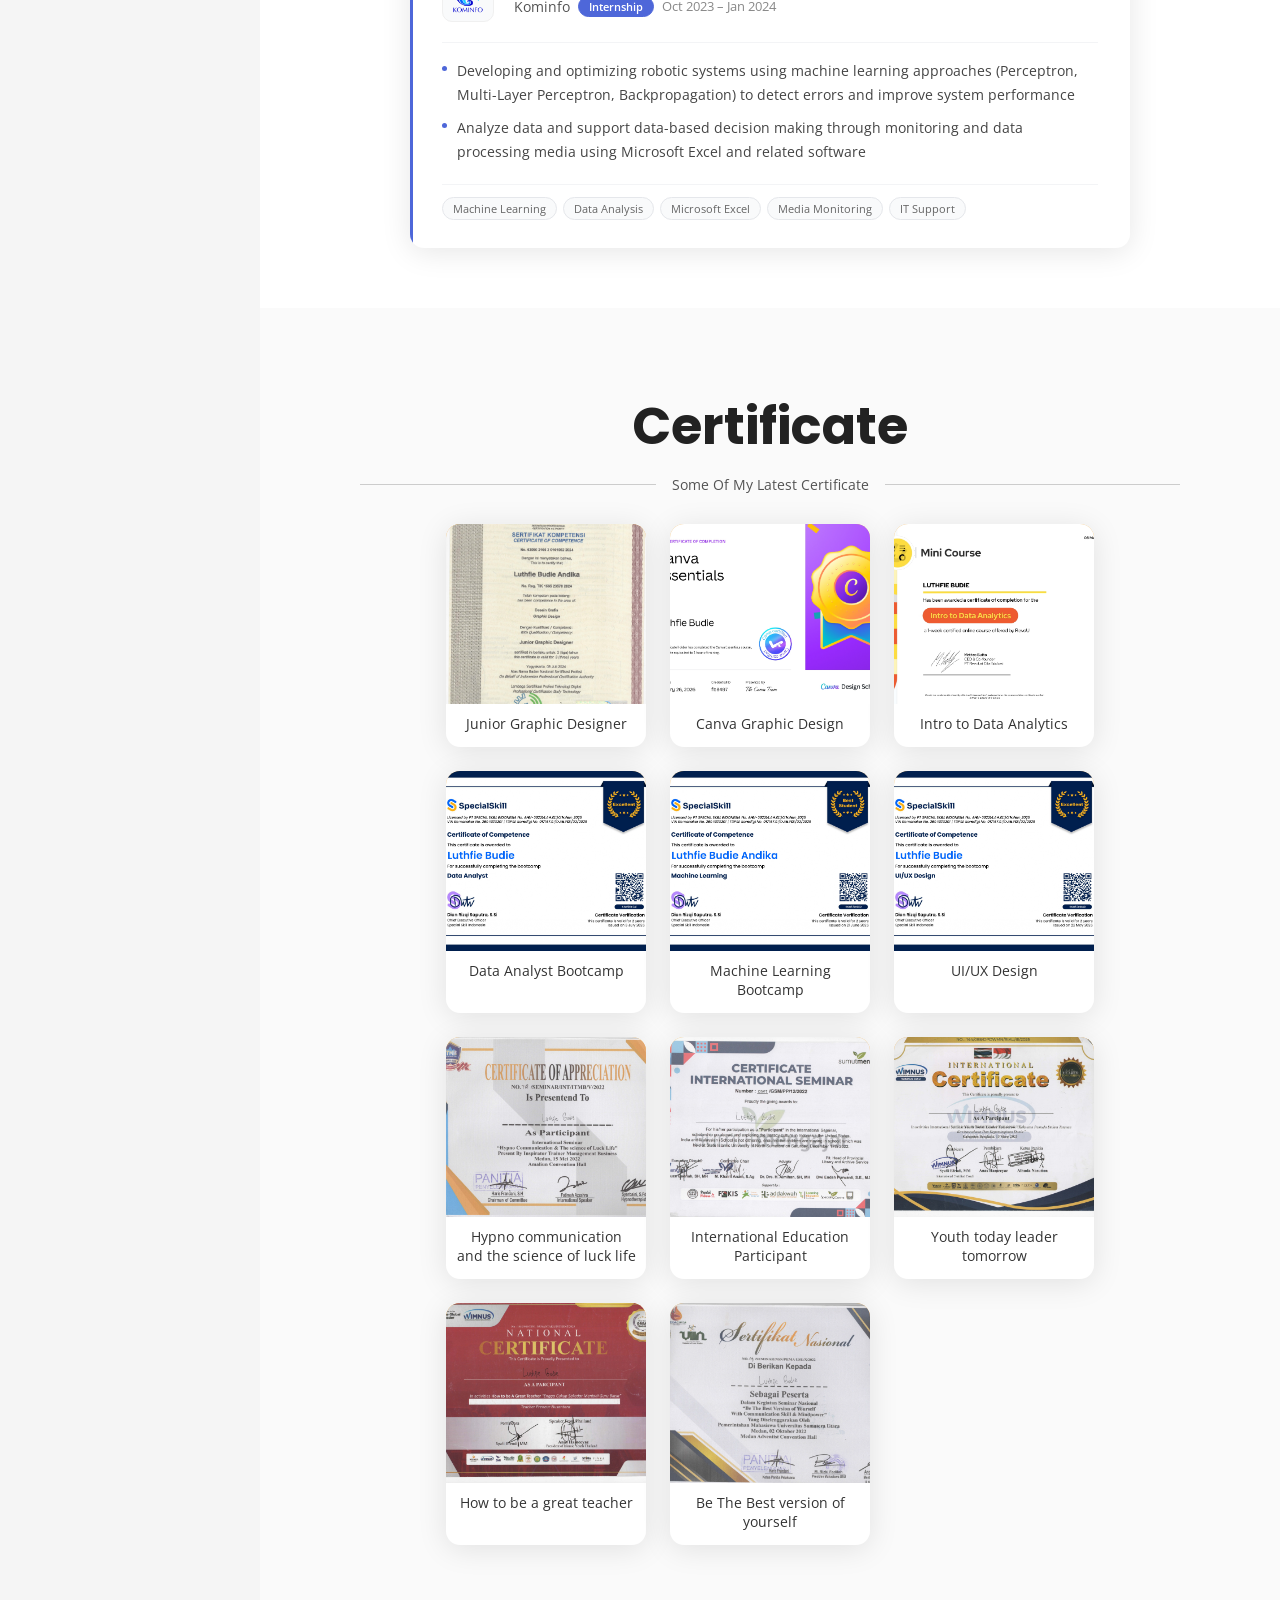
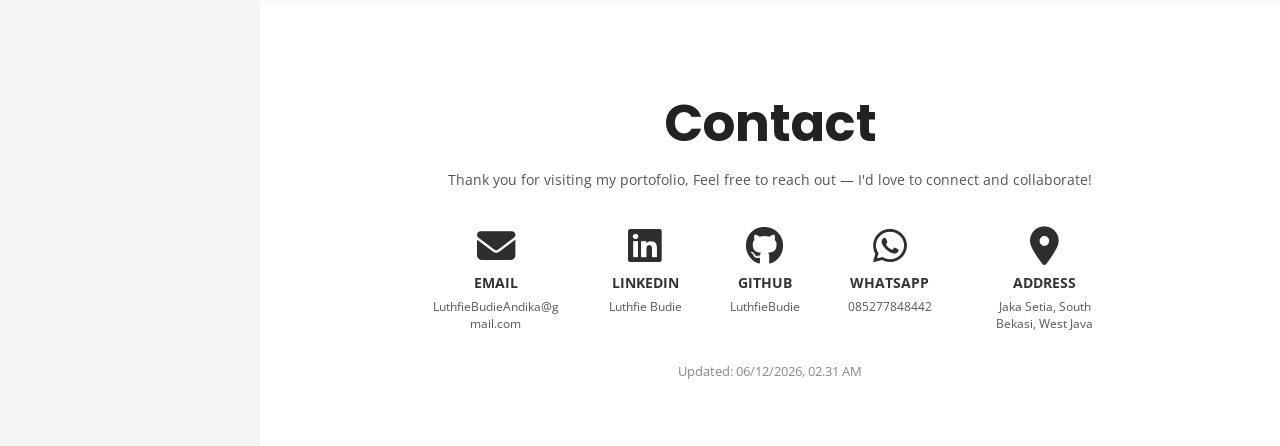
==== commit fa5b0cbd: "Add files via upload" ====
--- a/index.html
+++ b/index.html
@@ -4,6 +4,7 @@
   <meta name="viewport" content="width=device-width, initial-scale=1.0">
   <meta charset="UTF-8">
   <title>LuthfieBudie_Portfolio</title>
+  <link rel="icon" type="image/x-icon" href="/files/logo (1).ico">
   <link rel="stylesheet" href="style.css">
   <link rel="stylesheet" href="https://cdnjs.cloudflare.com/ajax/libs/font-awesome/6.5.0/css/all.min.css">
   <link href="https://fonts.googleapis.com/css2?family=Poppins:wght@300;400;600;700&family=DM+Sans:wght@400;500;600&family=Open+Sans:wght@300;400;600&display=swap" rel="stylesheet">
@@ -71,6 +72,9 @@
       <div class="menubtn"> 
         <a class="btn" href="files/LuthfieBudie_Cv_1.pdf" download>
           <i class="fa-solid fa-download"></i> Download CV
+        </a>
+        <a class="btngal" href="https://luthfiebudie.github.io/Video_Storage_Vintage_Youtube_Style/html/" target="_blank" rel="noopener" data-tooltip="Dive and explore into my creative projects in design, media, and digital experiences.">
+          <i class="fa-solid fa-image"></i> Gallery
         </a>
         <a class="btnwa" href="https://wa.me/6285277848442" target="_blank" rel="noopener">
           <i class="fa-brands fa-whatsapp"></i> Let's Talk
@@ -297,7 +301,7 @@
           </div>
           <div class="project-footer">
             <p class="projectname">Vintage Youtube Video Storage</p>
-            <span class="projectdescription">A nostalgic, retro-styled video-sharing platform frontend inspired by the classic aesthetic of early video-sharing sites. Built cleanly using native HTML5 and CSS3, featuring a structured layout with trending sections, featured videos, a sidebar category browser, and responsive video grid containers.</span>
+            <span class="projectdescription">Personal web project inspired by the classic 2006 YouTube interface, designed to showcase videos and creative editing projects. Powered Google Drive Cloud APIs, Explore various of contents uploaded, featuring commercial ads, game trailers, and detailed project breakdowns.</span>
             <button class="seemore-btn" onclick="event.stopPropagation(); toggleDescription(this)">See more</button>         
             <div class="project-footer-bottom">        
             <button class="projectbtn" onclick="event.stopPropagation(); window.open('https://github.com/LuthfieBudie/Video_Storage_Vintage_Youtube_Style', '_blank')">
@@ -422,8 +426,8 @@
             <span class="projectdescription">Making viral content growth and hook strategy, creating relatable visual assets (memes) that scaled organic reach from double digits to thousands of views across Instagram & Facebook leading to shares by high traffic pages and tech YouTubers.</span>
             <button class="seemore-btn" onclick="event.stopPropagation(); toggleDescription(this)">See more</button>
             <div class="project-footer-bottom">     
-            <button class="projectbtn" onclick="event.stopPropagation(); window.open('https://drive.google.com/drive/folders/1EJk31gXdhMCOCyYOBe8XGK9tIzOJ_3Hi?usp=sharing', '_blank')">
-              <i class="fa-brands fa-google-drive"></i> See Project
+            <button class="projectbtn" onclick="event.stopPropagation(); window.open('https://luthfiebudie.github.io/Video_Storage_Vintage_Youtube_Style/html/', '_blank')">
+              <img src="/files/icon.png" alt=""> See Project
             </button>
             <p class="projectcategory1">Content Creation</p>
             </div>
--- a/style.css
+++ b/style.css
@@ -229,7 +229,66 @@
   gap: 8px; text-decoration: none; color: #fff;
   transition: transform 0.2s, box-shadow 0.2s; white-space: nowrap;
 }
-.btnwa:hover { transform: translateY(-2px); box-shadow: 0 6px 20px rgba(37,211,102,0.4); }
+.btngal {
+  width: 170px;
+  font-family: 'Open Sans', sans-serif;
+  display: inline-flex; justify-content: center; align-items: center;
+  height: 48px; padding: 0 28px;
+  border-radius: 12px; background: linear-gradient(#3396ff, #0a7df8);
+  cursor: pointer; font-size: 0.95rem; font-weight: 600;
+  gap: 8px; text-decoration: none; color: #fff;
+  transition: transform 0.2s, box-shadow 0.2s; white-space: nowrap;
+  position: relative;
+  order: 3;
+  margin-left: auto;
+}
+
+.btngal:hover { transform: translateY(-2px); box-shadow: 0 6px 20px #469fff23; }
+
+/* Professional hover tooltip for the Gallery button */
+.btngal::after {
+  content: attr(data-tooltip);
+  position: absolute;
+  bottom: calc(100% + 10px);
+  left: 50%;
+  transform: translateX(-50%) translateY(4px);
+  background: #0f1720;
+  color: #fff;
+  font-family: 'Open Sans', sans-serif;
+  font-size: 0.78rem;
+  font-weight: 500;
+  white-space: nowrap;
+  padding: 8px 14px;
+  border-radius: 8px;
+  box-shadow: 0 8px 20px rgba(0,0,0,0.25);
+  opacity: 0;
+  pointer-events: none;
+  transition: opacity 0.2s ease, transform 0.2s ease;
+  z-index: 5;
+}
+.btngal::before {
+  content: '';
+  position: absolute;
+  bottom: calc(100% + 4px);
+  left: 50%;
+  transform: translateX(-50%);
+  border: 6px solid transparent;
+  border-top-color: #0f1720;
+  opacity: 0;
+  pointer-events: none;
+  transition: opacity 0.2s ease;
+  z-index: 5;
+}
+.btngal:hover::after,
+.btngal:focus-visible::after {
+  opacity: 1;
+  transform: translateX(-50%) translateY(0);
+}
+.btngal:hover::before,
+.btngal:focus-visible::before {
+  opacity: 1;
+}
+.btnwa:hover { transform: translateY(-2px); box-shadow: 0 6px 20px rgba(37, 211, 101, 0.288); }
 
 section { padding: var(--section-pad); background: #fff; }
 section:nth-child(even) { background: #fafafa; }
@@ -429,6 +488,12 @@
   white-space: nowrap; flex-shrink: 0;
   transition: background 0.2s; text-decoration: none;
 }
+
+.projectbtn img{
+  width: 15px;
+  height: 14px;
+}
+
 .projectbtn:hover { background: #333; }
 
 .projectdescription {font-family: 'Open Sans', sans-serif; font-size: 0.8rem; color: var(--text-muted); line-height: 1.6; display: -webkit-box; -webkit-line-clamp: 2; -webkit-box-orient: vertical; overflow: hidden; }
@@ -534,6 +599,7 @@
   .box::after { background: linear-gradient(to top, rgba(0,0,0,0.7) 50%, rgba(0,0,0,0.15) 100%); }
   .menubtn { flex-direction: column; align-items: flex-start; }
   .btn, .btnwa { width: 190px; }
+  .btngal { margin-left: 0; order: 0; }
 
   .interest { text-align: left; }
   .about-wrapper { flex-direction: column; }
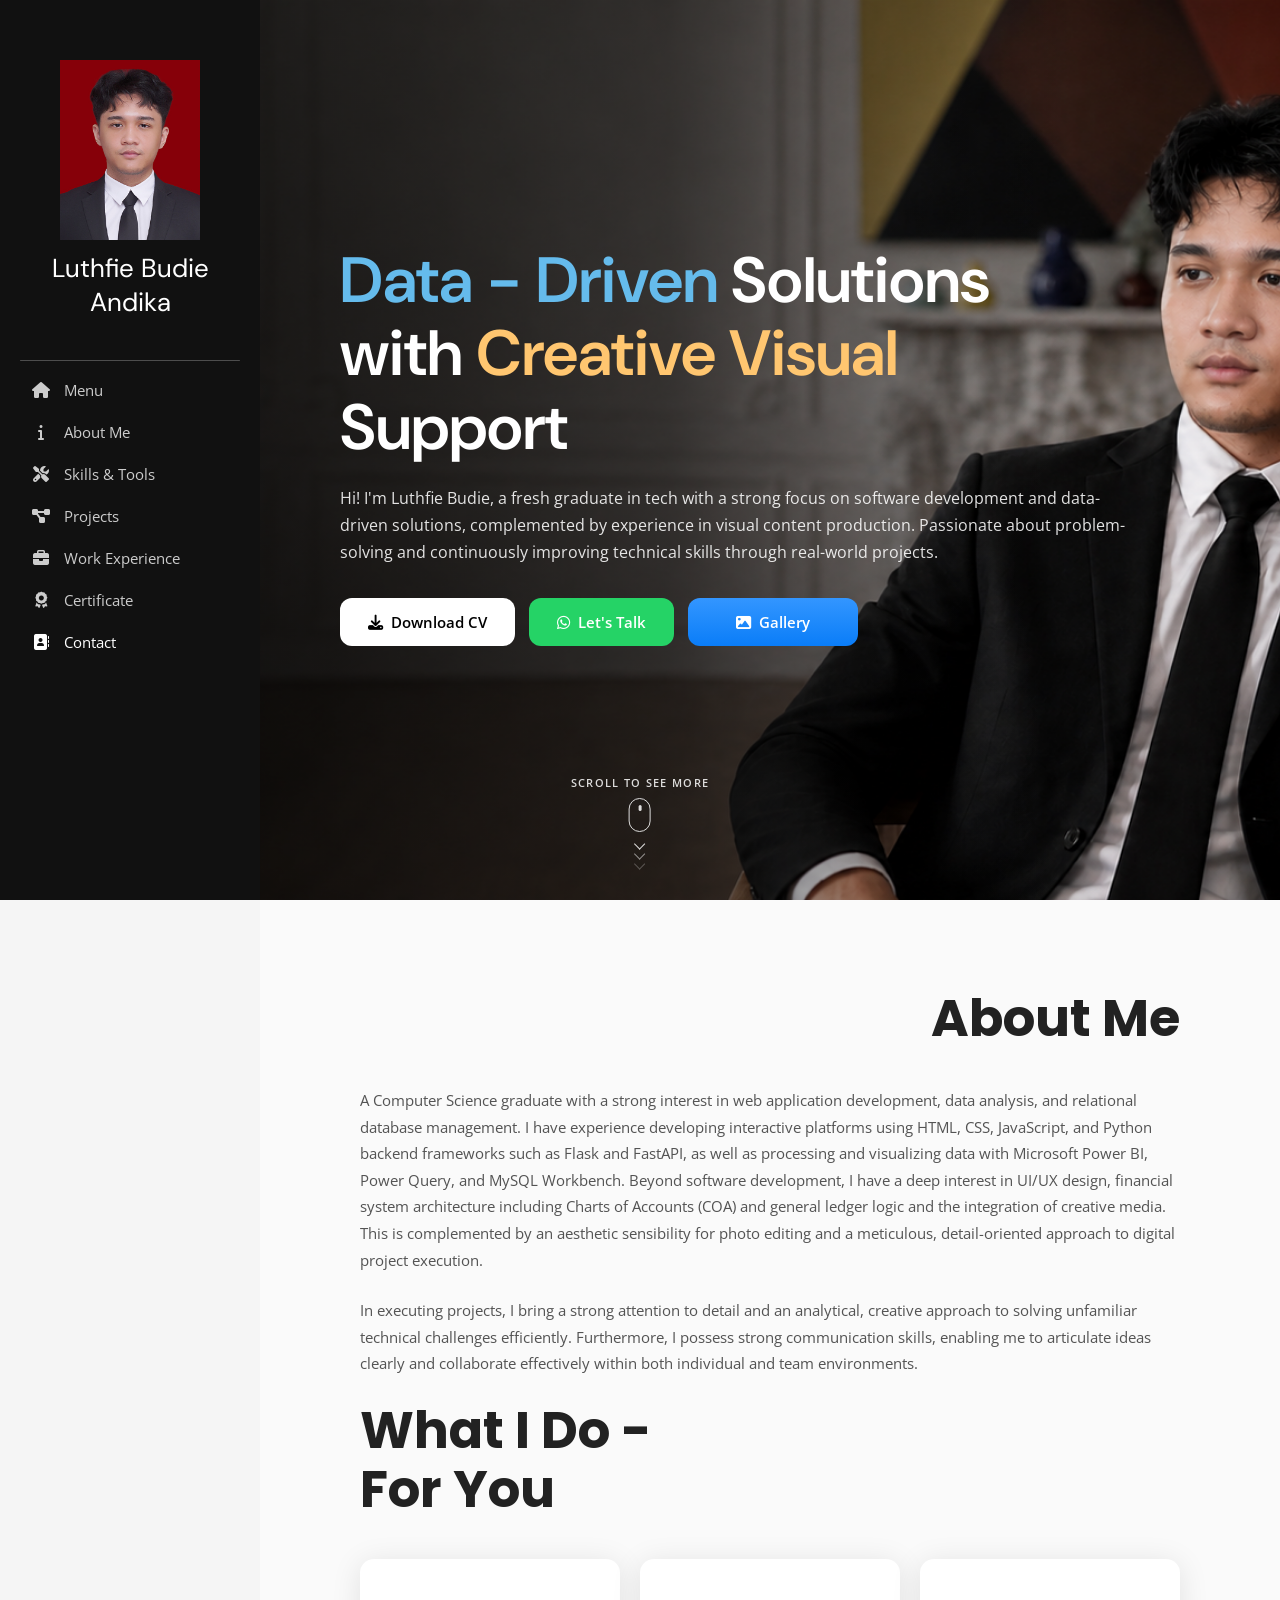
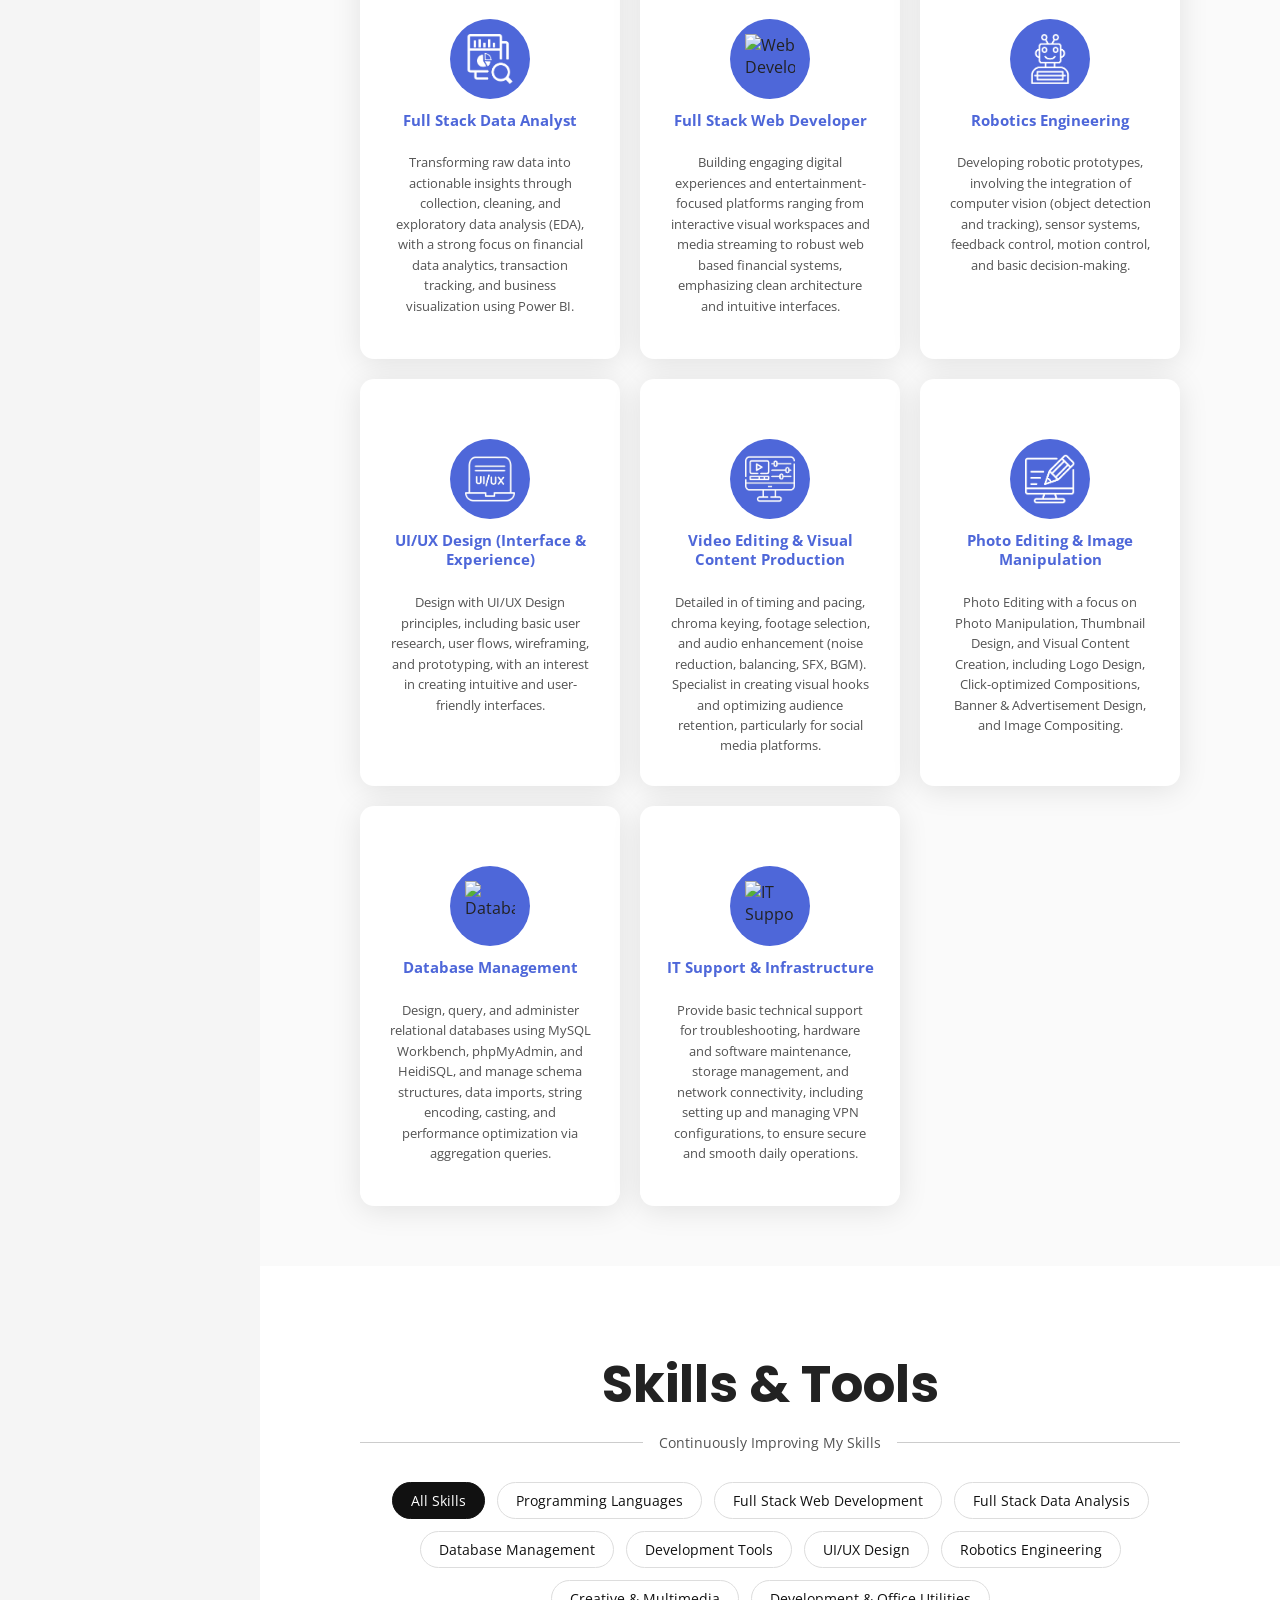
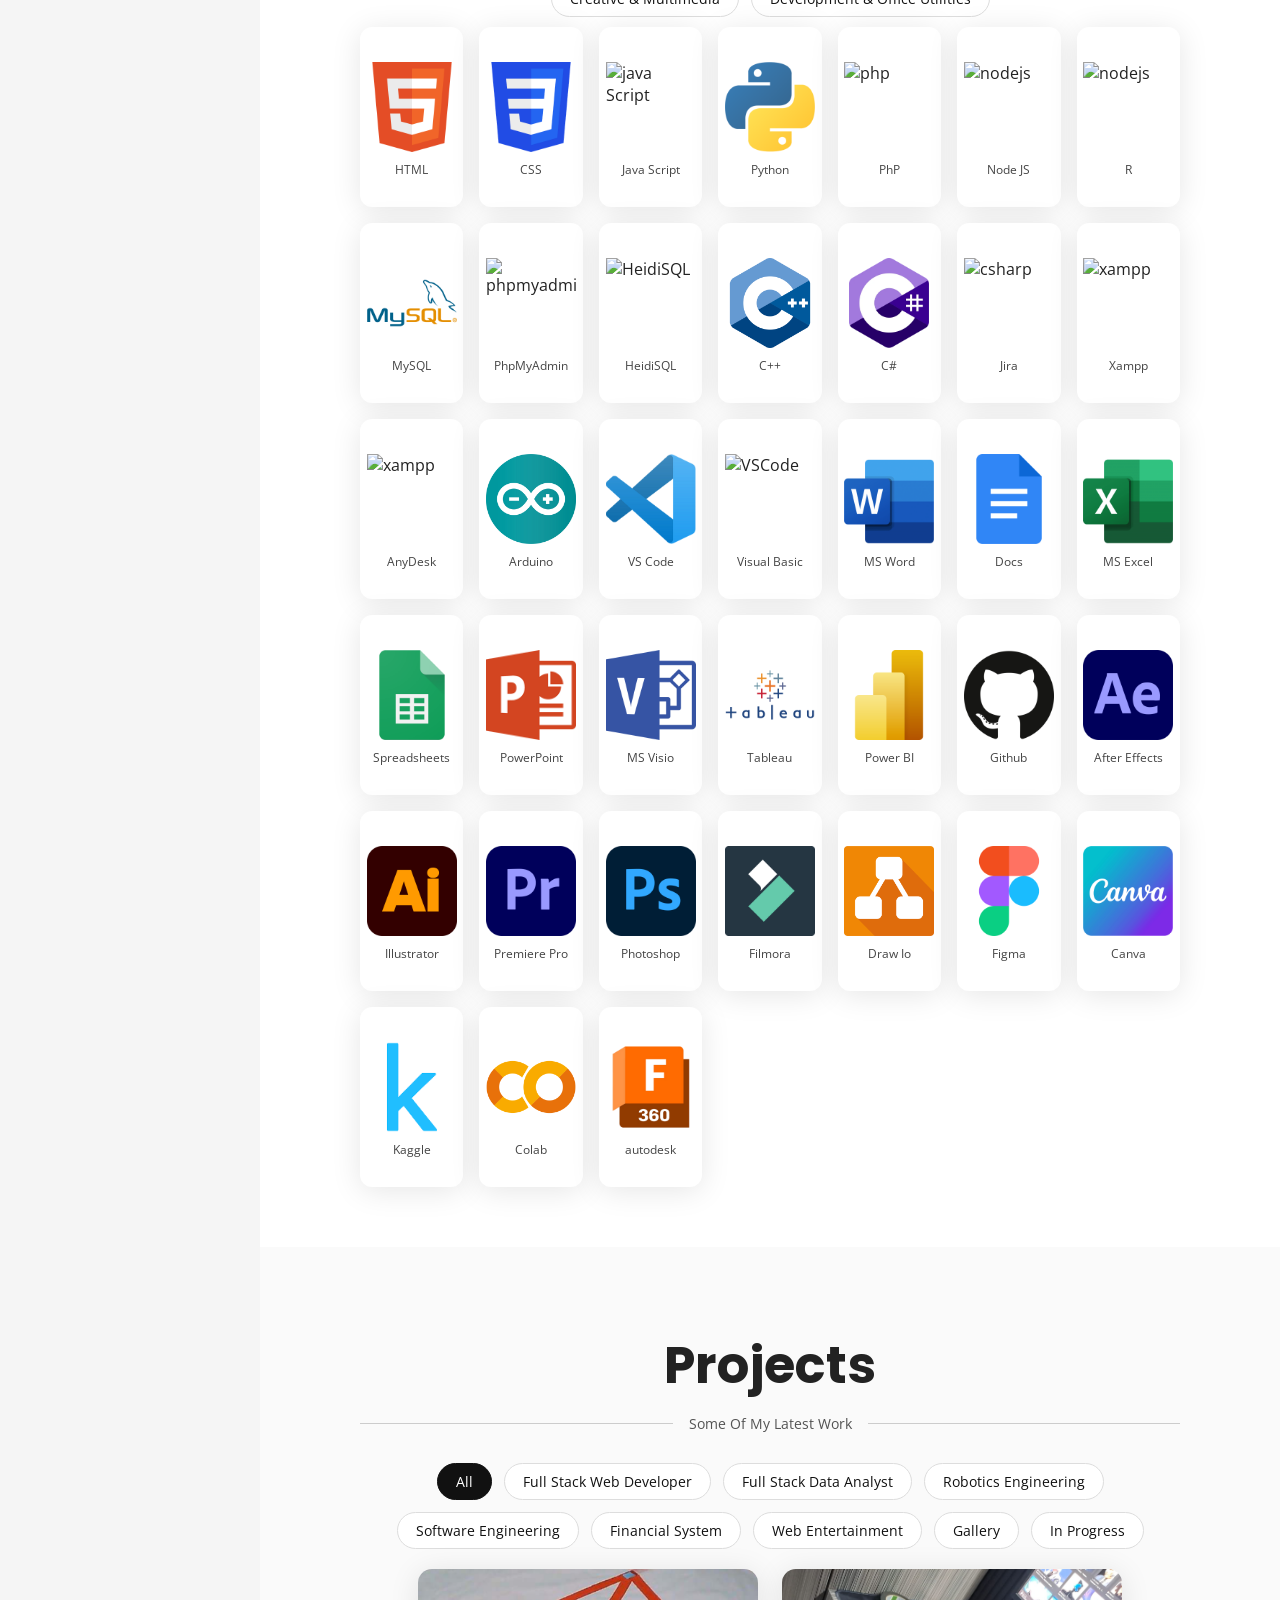
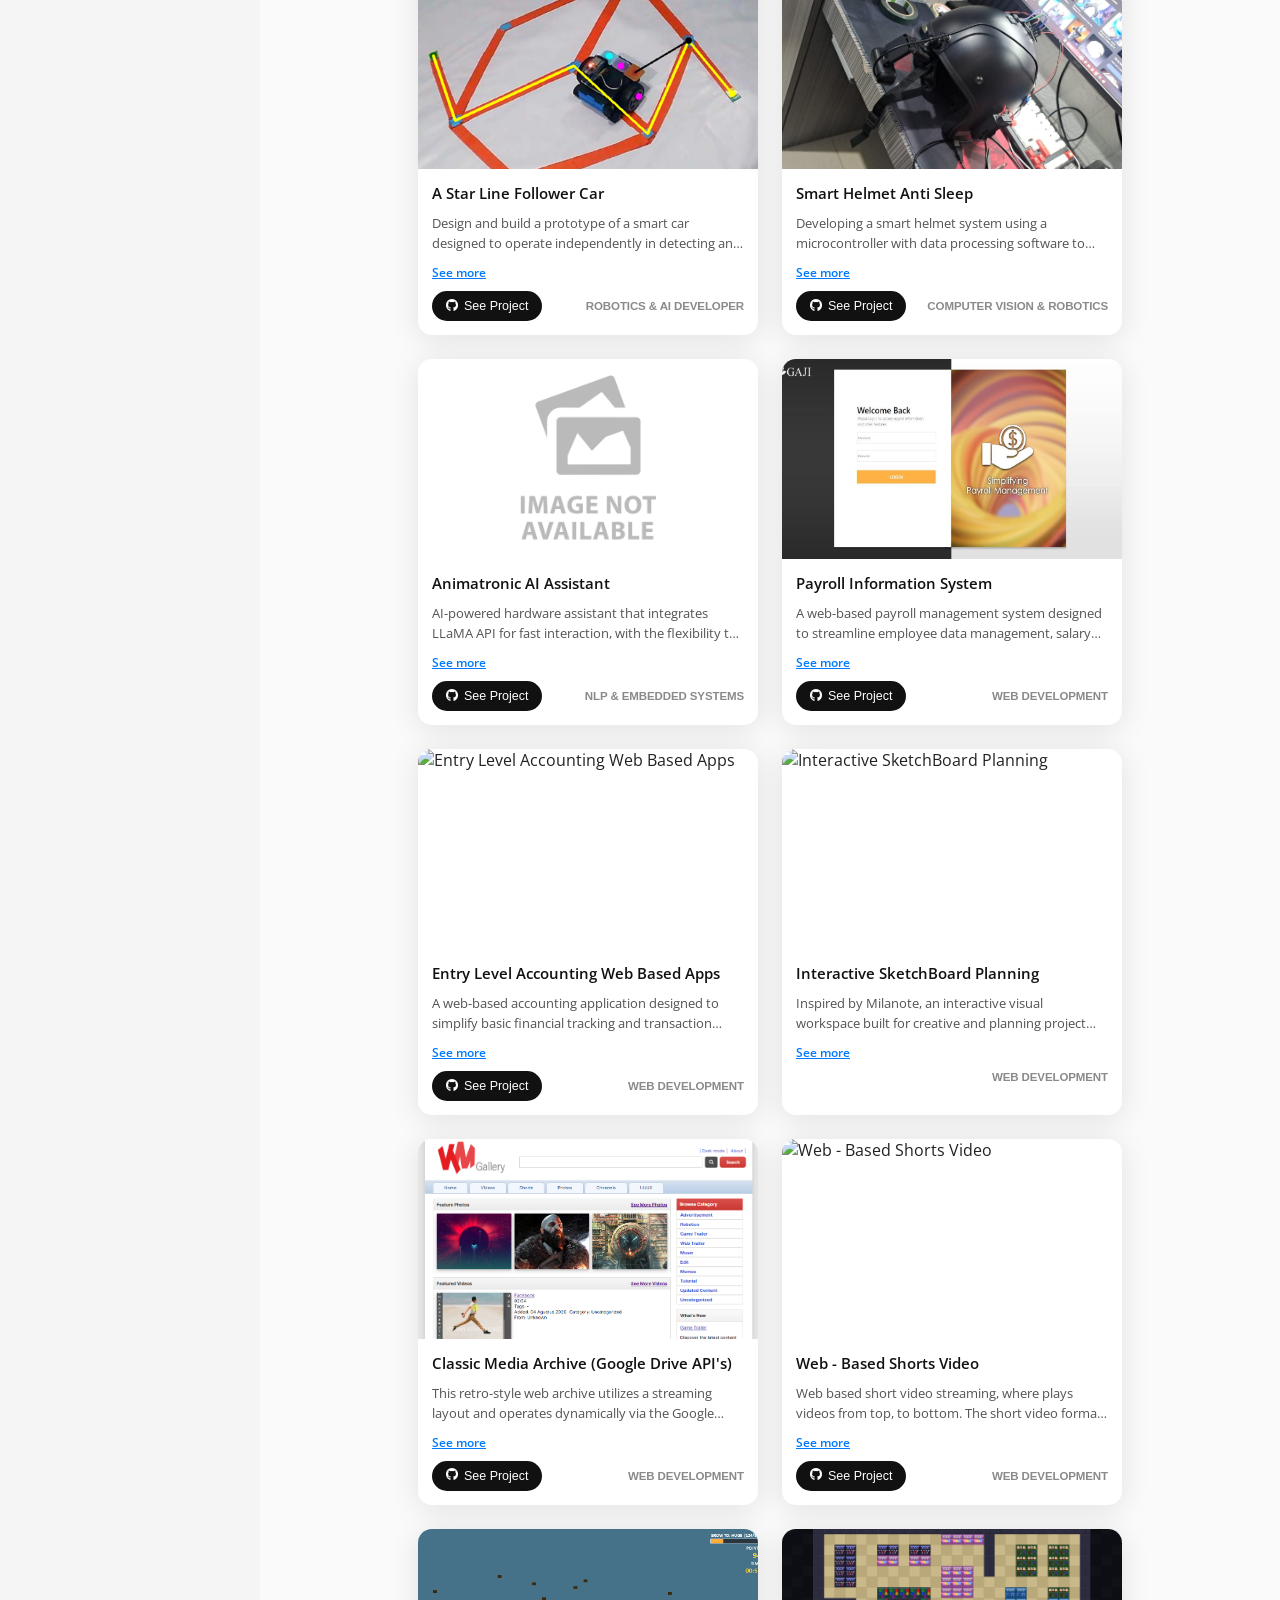
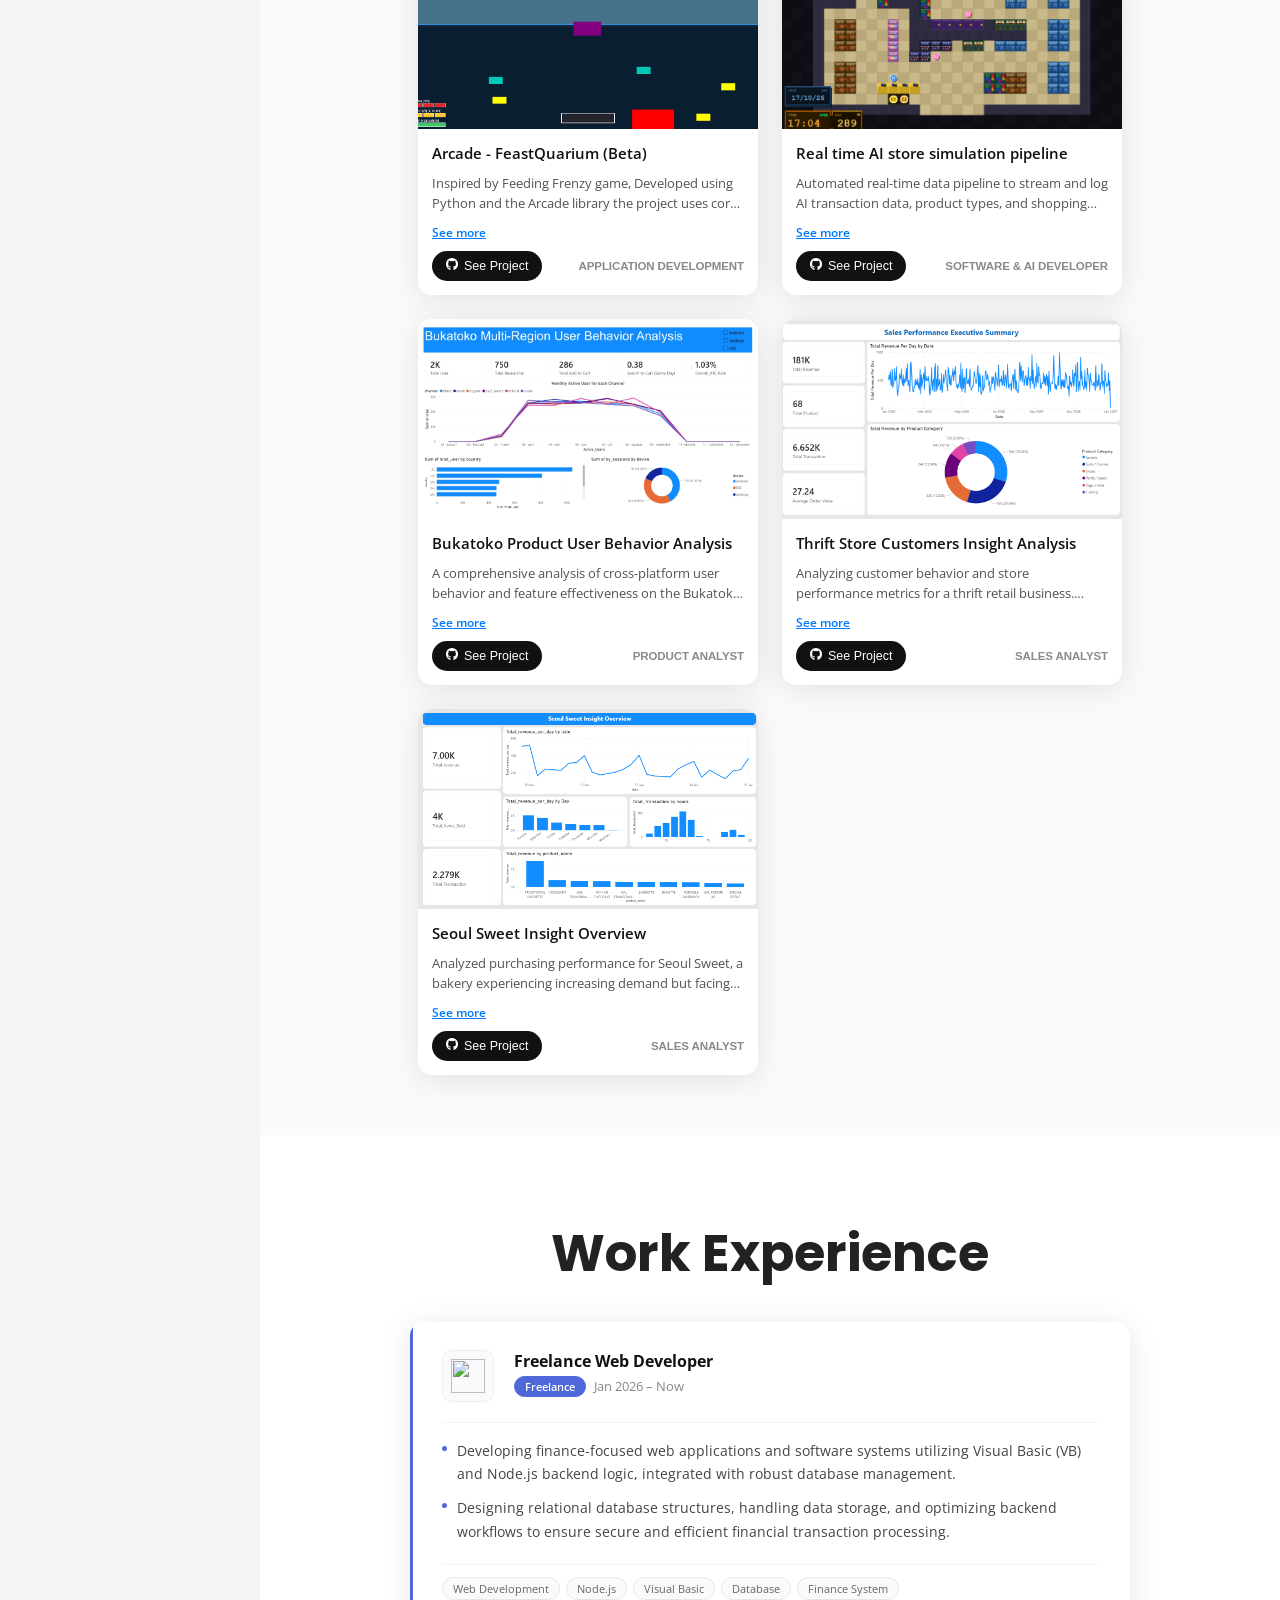
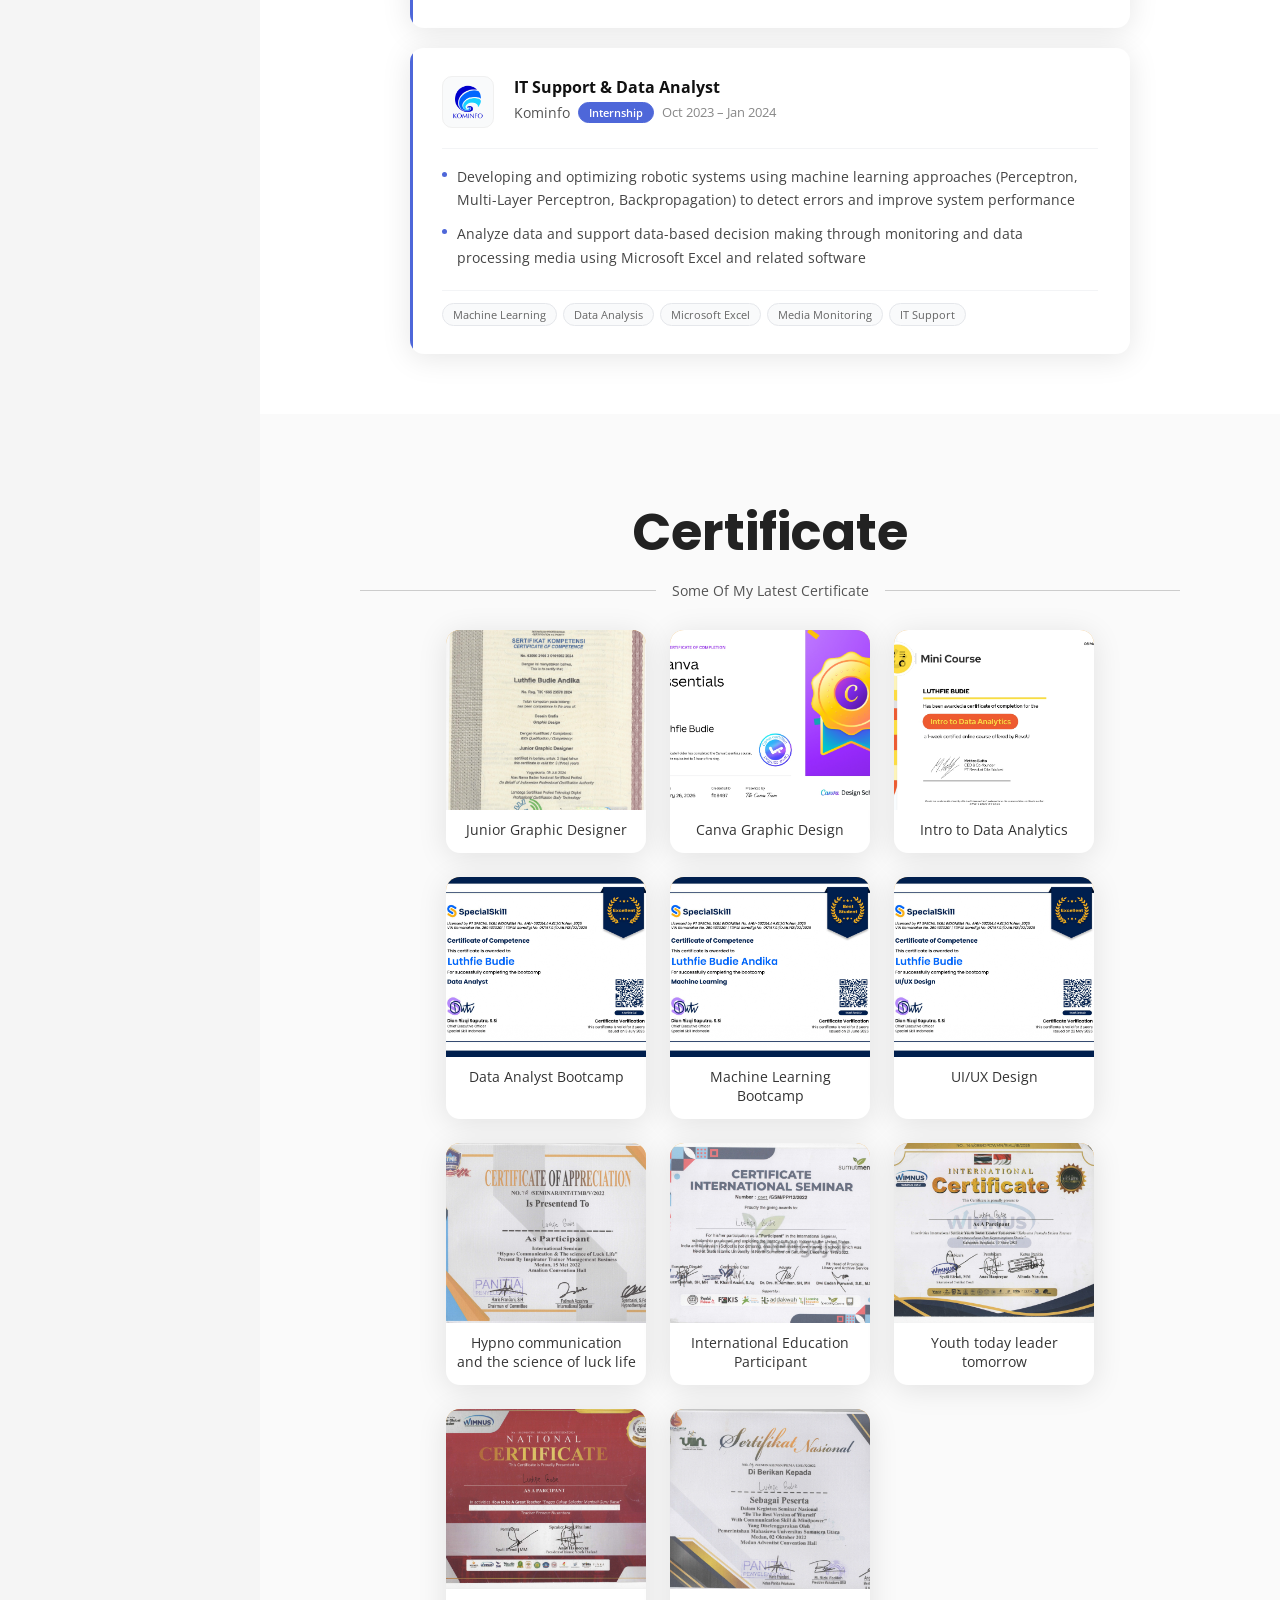
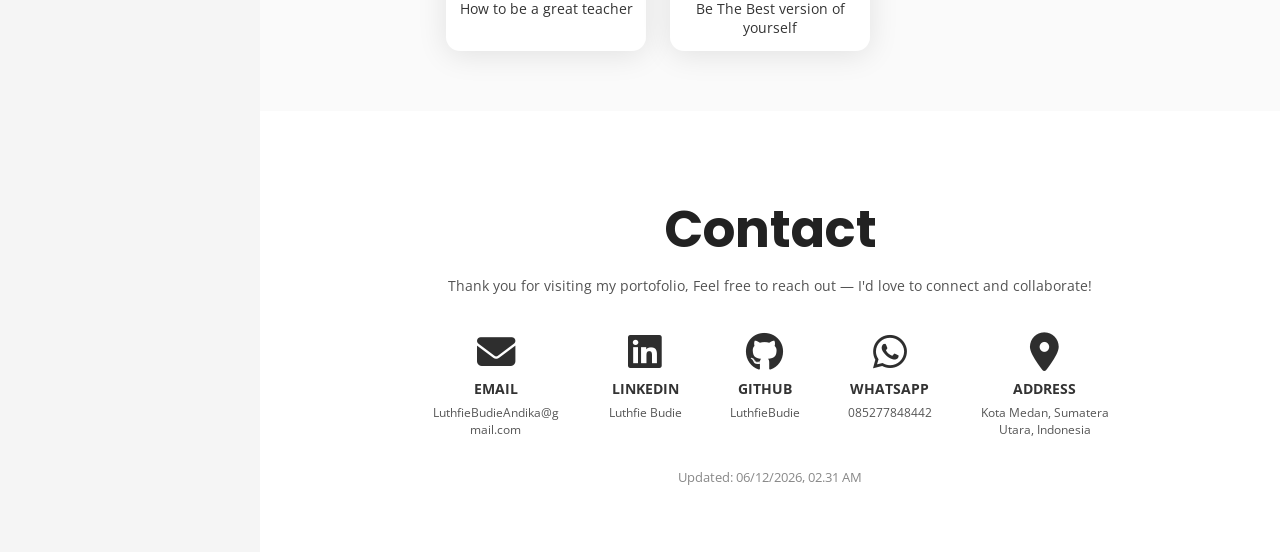
==== commit ea97f866: "Add files via upload" ====
--- a/index.html
+++ b/index.html
@@ -4,7 +4,7 @@
   <meta name="viewport" content="width=device-width, initial-scale=1.0">
   <meta charset="UTF-8">
   <title>LuthfieBudie_Portfolio</title>
-  <link rel="icon" type="image/x-icon" href="/files/logo (1).ico">
+  <link rel="icon" type="image/x-icon" href="files/logo (1).ico">
   <link rel="stylesheet" href="style.css">
   <link rel="stylesheet" href="https://cdnjs.cloudflare.com/ajax/libs/font-awesome/6.5.0/css/all.min.css">
   <link href="https://fonts.googleapis.com/css2?family=Poppins:wght@300;400;600;700&family=DM+Sans:wght@400;500;600&family=Open+Sans:wght@300;400;600&display=swap" rel="stylesheet">
@@ -96,7 +96,7 @@
       <div class="about-wrapper">
         <div class="text">
           <p class="abttex">
-            Computer Science graduate with strong motivation to develop professional skills and gain practical experience. Experienced in robotics projects, digital image processing, and AI implementation through a thesis project. Proficient in English, Microsoft Office (Word, PowerPoint, Excel), Adobe tools (Photoshop, Premiere Pro, After Effects, Illustrator), and SQL for data analysis.
+            A Computer Science graduate with a strong interest in web application development, data analysis, and relational database management. I have experience developing interactive platforms using HTML, CSS, JavaScript, and Python backend frameworks such as Flask and FastAPI, as well as processing and visualizing data with Microsoft Power BI, Power Query, and MySQL Workbench. Beyond software development, I have a deep interest in UI/UX design, financial system architecture including Charts of Accounts (COA) and general ledger logic and the integration of creative media. This is complemented by an aesthetic sensibility for photo editing and a meticulous, detail-oriented approach to digital project execution.
           </p>
           <p class="abttex">
             In executing projects, I bring a strong attention to detail and an analytical, creative approach to solving unfamiliar technical challenges efficiently. Furthermore, I possess strong communication skills, enabling me to articulate ideas clearly and collaborate effectively within both individual and team environments.
@@ -109,12 +109,17 @@
         <div class="box-container">
           <div class="card">
             <div class="cardlogo"><img src="files/about/analyst.png" alt="Data Analysis"></div> 
-            <span class="cardtitle">Data Analysis &amp; Data-Driven Insights</span>
-            <span class="carddescription">Aspiring in Data Analyst with foundational knowledge in data collection, cleaning, transformation, and exploratory data analysis (EDA), passionate about turning data into meaningful insights through visualization.</span>
+            <span class="cardtitle">Full Stack Data Analyst</span>
+            <span class="carddescription">Transforming raw data into actionable insights through collection, cleaning, and exploratory data analysis (EDA), with a strong focus on financial data analytics, transaction tracking, and business visualization using Power BI.</span>
+          </div>
+          <div class="card">
+            <div class="cardlogo"><img src="files/about/web.png" alt="Web Development"></div> 
+            <span class="cardtitle">Full Stack Web Developer</span>
+            <span class="carddescription">Building engaging digital experiences and entertainment-focused platforms ranging from interactive visual workspaces and media streaming to robust web based financial systems, emphasizing clean architecture and intuitive interfaces.</span>
           </div>
           <div class="card">
             <div class="cardlogo"><img src="files/about/robotic.png" alt="Robotics"></div>
-            <span class="cardtitle">Robotics &amp; Intelligent Systems Development</span>
+            <span class="cardtitle">Robotics Engineering</span>
             <span class="carddescription">Developing robotic prototypes, involving the integration of computer vision (object detection and tracking), sensor systems, feedback control, motion control, and basic decision-making.</span>
           </div>
           <div class="card">
@@ -125,12 +130,22 @@
           <div class="card">
             <div class="cardlogo"><img src="files/about/video.png" alt="Video Editing"></div>
             <span class="cardtitle">Video Editing &amp; Visual Content Production</span>
-            <span class="carddescription">Detailed in timing & pacing, chroma keying, footage selection, and audio enhancement (noise reduction, balancing, SFX, BGM). Familiar with basic animation and content optimization for social media platforms.</span>
+            <span class="carddescription">Detailed in of timing and pacing, chroma keying, footage selection, and audio enhancement (noise reduction, balancing, SFX, BGM). Specialist in creating visual hooks and optimizing audience retention, particularly for social media platforms.</span>
           </div>
           <div class="card">
             <div class="cardlogo"><img src="files/about/photo.png" alt="Photo Editing"></div>
-            <span class="cardtitle">Photo Editing &amp; Image Processing</span>
+            <span class="cardtitle">Photo Editing &amp; Image Manipulation</span>
             <span class="carddescription">Photo Editing with a focus on Photo Manipulation, Thumbnail Design, and Visual Content Creation, including Logo Design, Click-optimized Compositions, Banner & Advertisement Design, and Image Compositing.</span>
+          </div>
+          <div class="card">
+            <div class="cardlogo"><img src="files/about/database.png" alt="Database"></div>
+            <span class="cardtitle">Database Management</span>
+            <span class="carddescription">Design, query, and administer relational databases using MySQL Workbench, phpMyAdmin, and HeidiSQL, and manage schema structures, data imports, string encoding, casting, and performance optimization via aggregation queries.</span>
+          </div>
+          <div class="card">
+            <div class="cardlogo"><img src="files/about/support.png" alt="IT Support"></div>
+            <span class="cardtitle">IT Support &amp; Infrastructure</span>
+            <span class="carddescription">Provide basic technical support for troubleshooting, hardware and software maintenance, storage management, and network connectivity, including setting up and managing VPN configurations, to ensure secure and smooth daily operations.</span>
           </div>
         </div>
       </div>
@@ -144,43 +159,56 @@
         <p class="line1"></p>
       </div>
       <div class="skillsfilter">
-        <button class="skillsfilterbtn active" data-filter="all">All</button>
-        <button class="skillsfilterbtn" data-filter="Programming_Language">Programming Language</button>
-        <button class="skillsfilterbtn" data-filter="Creative_Tools">Creative Tools</button>
-        <button class="skillsfilterbtn" data-filter="content_creation">Content Creation</button>
-        <button class="skillsfilterbtn" data-filter="data_analyst">Data Analyst</button>
-        <button class="skillsfilterbtn" data-filter="Developer_Office_Tools">Developer & Office Tools</button>
-        <button class="skillsfilterbtn" data-filter="3D_Hardware">3D & Hardware</button>
+        <button class="skillsfilterbtn active" data-filter="all">All Skills</button>
+        <button class="skillsfilterbtn" data-filter="Programming_Language">Programming Languages</button>
+        <button class="skillsfilterbtn" data-filter="Full_Stack_Web_Developer">Full Stack Web Development</button>
+        <button class="skillsfilterbtn" data-filter="Full_Stack_Data_Analyst">Full Stack Data Analysis</button>
+        <button class="skillsfilterbtn" data-filter="Database_management">Database Management</button>
+        <button class="skillsfilterbtn" data-filter="Development_tools">Development Tools</button>
+        <button class="skillsfilterbtn" data-filter="UI_UX_Design">UI/UX Design</button>
+        <button class="skillsfilterbtn" data-filter="3D_Hardware">Robotics Engineering</button>
+        <button class="skillsfilterbtn" data-filter="Creative_Tools">Creative & Multimedia</button>
+        <button class="skillsfilterbtn" data-filter="Developer_Office_Tools">Development & Office Utilities</button>
       </div>
       <div class="skillslist">
-        <a class="skillsitem" data-category="Programming_Language"><img src="files/logo/html.png" alt="HTML"><span class="skillsitemtext">HTML</span></a>
-        <a class="skillsitem" data-category="Programming_Language"><img src="files/logo/css.png" alt="CSS"><span class="skillsitemtext">CSS</span></a>
-        <a class="skillsitem" data-category="Programming_Language data_analyst"><img src="files/logo/python.png" alt="Python"><span class="skillsitemtext">Python</span></a>
-        <a class="skillsitem" data-category="Programming_Language data_analyst"><img src="files/logo/mysql.png" alt="MySQL"><span class="skillsitemtext">MySQL</span></a>
+        <a class="skillsitem" data-category="Programming_Language Full_Stack_Web_Developer"><img src="files/logo/html.png" alt="HTML"><span class="skillsitemtext">HTML</span></a>
+        <a class="skillsitem" data-category="Programming_Language Full_Stack_Web_Developer"><img src="files/logo/css.png" alt="CSS"><span class="skillsitemtext">CSS</span></a>
+        <a class="skillsitem" data-category="Programming_Language Full_Stack_Web_Developer"><img src="files/logo/js.png" alt="java Script"><span class="skillsitemtext">Java Script</span></a>
+        <a class="skillsitem" data-category="Programming_Language Full_Stack_Data_Analyst Full_Stack_Web_Developer 3D_Hardware"><img src="files/logo/python.png" alt="Python"><span class="skillsitemtext">Python</span></a>
+        <a class="skillsitem" data-category="Programming_Language Full_Stack_Web_Developer"><img src="files/logo/php.png" alt="php"><span class="skillsitemtext">PhP</span></a>
+        <a class="skillsitem" data-category="Programming_Language Full_Stack_Web_Developer"><img src="files/logo/nodejs.png" alt="nodejs"><span class="skillsitemtext">Node JS</span></a>
+        <a class="skillsitem" data-category="Programming_Language Full_Stack_Data_Analyst"><img src="files/logo/r.png" alt="nodejs"><span class="skillsitemtext">R</span></a>
+        <a class="skillsitem" data-category="Programming_Language data_analyst Full_Stack_Web_Developer Full_Stack_Data_Analyst Database_management"><img src="files/logo/mysql.png" alt="MySQL"><span class="skillsitemtext">MySQL</span></a>
+        <a class="skillsitem" data-category="Programming_Language data_analyst Full_Stack_Web_Developer Full_Stack_Data_Analyst Database_management"><img src="files/logo/phpmyadmin.png" alt="phpmyadmin"><span class="skillsitemtext">PhpMyAdmin</span></a>
+        <a class="skillsitem" data-category="Programming_Language data_analyst Full_Stack_Web_Developer Full_Stack_Data_Analyst Database_management"><img src="files/logo/HeidiSQL.png" alt="HeidiSQL"><span class="skillsitemtext">HeidiSQL</span></a>
         <a class="skillsitem" data-category="Programming_Language"><img src="files/logo/C++.png" alt="MySQL"><span class="skillsitemtext">C++</span></a>
         <a class="skillsitem" data-category="Programming_Language"><img src="files/logo/csharp.png" alt="csharp"><span class="skillsitemtext">C#</span></a>
-        <a class="skillsitem" data-category="Programming_Language 3D_Hardware"><img src="files/logo/Arduino.png" alt="Arduino"><span class="skillsitemtext">Arduino</span></a>
-        <a class="skillsitem" data-category="Programming_Language Developer_Office_Tools"><img src="files/logo/vscode.png" alt="VSCode"><span class="skillsitemtext">VS Code</span></a>
+        <a class="skillsitem" data-category="Development_tools"><img src="files/logo/jira.png" alt="csharp"><span class="skillsitemtext">Jira</span></a>
+        <a class="skillsitem" data-category="Full_Stack_Web_Developer Development_tools Database_management"><img src="files/logo/xampp.png" alt="xampp"><span class="skillsitemtext">Xampp</span></a>
+        <a class="skillsitem" data-category="Developer_Office_Tools"><img src="files/logo/anydesk.png" alt="xampp"><span class="skillsitemtext">AnyDesk</span></a>
+        <a class="skillsitem" data-category="3D_Hardware"><img src="files/logo/Arduino.png" alt="Arduino"><span class="skillsitemtext">Arduino</span></a>
+        <a class="skillsitem" data-category="Development_tools Full_Stack_Web_Developer"><img src="files/logo/vscode.png" alt="VSCode"><span class="skillsitemtext">VS Code</span></a>
+        <a class="skillsitem" data-category="Development_tools"><img src="files/logo/vb.png" alt="VSCode"><span class="skillsitemtext">Visual Basic</span></a>
         <a class="skillsitem" data-category="content-creation Developer_Office_Tools"><img src="files/logo/word.png" alt="Word"><span class="skillsitemtext">MS Word</span></a>
-        <a class="skillsitem" data-category="content-creation Developer_Office_Tools"><img src="files/logo/docs.png" alt="Spreadsheets"><span class="skillsitemtext">docs</span></a>
-        <a class="skillsitem" data-category="data_analyst Developer_Office_Tools"><img src="files/logo/excel.png" alt="Excel"><span class="skillsitemtext">MS Excel</span></a>
-        <a class="skillsitem" data-category="data_analyst Developer_Office_Tools"><img src="files/logo/spreadsheeet.png" alt="Spreadsheets"><span class="skillsitemtext">Spreadsheets</span></a>
+        <a class="skillsitem" data-category="content-creation Developer_Office_Tools"><img src="files/logo/docs.png" alt="Spreadsheets"><span class="skillsitemtext">Docs</span></a>
+        <a class="skillsitem" data-category="data_analyst Developer_Office_Tools Full_Stack_Data_Analyst"><img src="files/logo/excel.png" alt="Excel"><span class="skillsitemtext">MS Excel</span></a>
+        <a class="skillsitem" data-category="data_analyst Developer_Office_Tools Full_Stack_Data_Analyst"><img src="files/logo/spreadsheeet.png" alt="Spreadsheets"><span class="skillsitemtext">Spreadsheets</span></a>
         <a class="skillsitem" data-category="content-creation Developer_Office_Tools"><img src="files/logo/ppt.png" alt="PowerPoint"><span class="skillsitemtext">PowerPoint</span></a>
-        <a class="skillsitem" data-category="Creative_Tools Developer_Office_Tools"><img src="files/logo/visio.png" alt="Visio"><span class="skillsitemtext">MS Visio</span></a>
-        <a class="skillsitem" data-category="data_analyst"><img src="files/logo/tableau.png" alt="Tableau"><span class="skillsitemtext">Tableau</span></a>
-        <a class="skillsitem" data-category="data_analyst"><img src="files/logo/powerbi.png" alt="Power BI"><span class="skillsitemtext">Power BI</span></a>
-        <a class="skillsitem" data-category="Programming_Language Developer_Office_Tools"><img src="files/logo/github.png" alt="Github"><span class="skillsitemtext">Github</span></a>
-        <a class="skillsitem" data-category="content_creation Creative_Tools"><img src="files/logo/ae.png" alt="After Effects"><span class="skillsitemtext">After Effects</span></a>
-        <a class="skillsitem" data-category="content_creation Creative_Tools"><img src="files/logo/ai.png" alt="Illustrator"><span class="skillsitemtext">Illustrator</span></a>
-        <a class="skillsitem" data-category="content_creation"><img src="files/logo/pr.png" alt="Premiere Pro"><span class="skillsitemtext">Premiere Pro</span></a>
-        <a class="skillsitem" data-category="content_creation Creative_Tools"><img src="files/logo/ps.png" alt="Photoshop"><span class="skillsitemtext">Photoshop</span></a>
-        <a class="skillsitem" data-category="content_creation"><img src="files/logo/filmora.png" alt="Filmora"><span class="skillsitemtext">Filmora</span></a>
-        <a class="skillsitem" data-category="Creative_Tools Creative_Tools Developer_Office_Tools"><img src="files/logo/drawio.png" alt="Draw Io"><span class="skillsitemtext">Draw Io</span></a>
-        <a class="skillsitem" data-category="Creative_Tools"><img src="files/logo/figma.png" alt="Figma"><span class="skillsitemtext">Figma</span></a>
-        <a class="skillsitem" data-category="content_creation Creative_Tools"><img src="files/logo/canva1.png" alt="Canva"><span class="skillsitemtext">Canva</span></a>
-        <a class="skillsitem" data-category="data_analyst"><img src="files/logo/kaggle.png" alt="Kaggle"><span class="skillsitemtext">Kaggle</span></a>
-        <a class="skillsitem" data-category="Programming_Language data_analyst"><img src="files/logo/collab.png" alt="collab"><span class="skillsitemtext">Colab</span></a>
-        <a class="skillsitem" data-category="Creative_Tools 3D_Hardware"><img src="files/logo/autodesk.png" alt="autodesk"><span class="skillsitemtext">autodesk</span></a>
+        <a class="skillsitem" data-category="Developer_Office_Tools"><img src="files/logo/visio.png" alt="Visio"><span class="skillsitemtext">MS Visio</span></a>
+        <a class="skillsitem" data-category="Full_Stack_Data_Analyst"><img src="files/logo/tableau.png" alt="Tableau"><span class="skillsitemtext">Tableau</span></a>
+        <a class="skillsitem" data-category="Full_Stack_Data_Analyst"><img src="files/logo/powerbi.png" alt="Power BI"><span class="skillsitemtext">Power BI</span></a>
+        <a class="skillsitem" data-category="Full_Stack_Web_Developer"><img src="files/logo/github.png" alt="Github"><span class="skillsitemtext">Github</span></a>
+        <a class="skillsitem" data-category="Creative_Tools Creative_Tools"><img src="files/logo/ae.png" alt="After Effects"><span class="skillsitemtext">After Effects</span></a>
+        <a class="skillsitem" data-category="Creative_Tools Creative_Tools"><img src="files/logo/ai.png" alt="Illustrator"><span class="skillsitemtext">Illustrator</span></a>
+        <a class="skillsitem" data-category="Creative_Tools"><img src="files/logo/pr.png" alt="Premiere Pro"><span class="skillsitemtext">Premiere Pro</span></a>
+        <a class="skillsitem" data-category="Creative_Tools"><img src="files/logo/ps.png" alt="Photoshop"><span class="skillsitemtext">Photoshop</span></a>
+        <a class="skillsitem" data-category="Creative_Tools"><img src="files/logo/filmora.png" alt="Filmora"><span class="skillsitemtext">Filmora</span></a>
+        <a class="skillsitem" data-category="UI_UX_Design"><img src="files/logo/drawio.png" alt="Draw Io"><span class="skillsitemtext">Draw Io</span></a>
+        <a class="skillsitem" data-category="UI_UX_Design"><img src="files/logo/figma.png" alt="Figma"><span class="skillsitemtext">Figma</span></a>
+        <a class="skillsitem" data-category="Creative_Tools UI_UX_Design"><img src="files/logo/canva1.png" alt="Canva"><span class="skillsitemtext">Canva</span></a>
+        <a class="skillsitem" data-category="Full_Stack_Data_Analyst"><img src="files/logo/kaggle.png" alt="Kaggle"><span class="skillsitemtext">Kaggle</span></a>
+        <a class="skillsitem" data-category=" Full_Stack_Data_Analyst"><img src="files/logo/collab.png" alt="collab"><span class="skillsitemtext">Colab</span></a>
+        <a class="skillsitem" data-category="3D_Hardware"><img src="files/logo/autodesk.png" alt="autodesk"><span class="skillsitemtext">autodesk</span></a>
       </div>
     </section>
 
@@ -193,10 +221,13 @@
       </div>
       <div class="projectfilter">
         <button class="filterbtn active" data-filter="all">All</button>
-        <button class="filterbtn" data-filter="software-development">Software Development</button>
-        <button class="filterbtn" data-filter="robotics">Robotics</button>
-        <button class="filterbtn" data-filter="content-creation">Content Creation</button>
-        <button class="filterbtn" data-filter="data-analyst">Data Analyst</button>
+        <button class="filterbtn" data-filter="web-developer">Full Stack Web Developer</button>
+        <button class="filterbtn" data-filter="data-analyst">Full Stack Data Analyst</button>
+        <button class="filterbtn" data-filter="robotics">Robotics Engineering</button>
+        <button class="filterbtn" data-filter="software">Software Engineering</button>
+        <button class="filterbtn" data-filter="financial">Financial System</button>
+        <button class="filterbtn" data-filter="entertainment">Web Entertainment</button>
+        <button class="filterbtn" data-filter="Gallery">Gallery</button>
         <button class="filterbtn" data-filter="Progress">In Progress</button>
       </div>
 
@@ -252,7 +283,7 @@
 
 
         <div class="projectitem" data-category="robotics Progress">
-          <div class="projectimage" onclick="openProjectModal('files/Projects/Project0.png', 'Smart Helmet Anti Sleep')">
+          <div class="projectimage" onclick="openProjectModal('files/Projects/Project0.png', 'Animatronic AI Assistant')">
             <img src="files/Projects/Project0.png" alt="Smart Helmet Anti Sleep">
             <div class="overlay"><i class="fa-solid fa-magnifying-glass"></i></div>
             <!--<span class="projectcategory">NLP &amp; Embedded Systems</span>-->
@@ -271,7 +302,7 @@
         </div>
 
 
-        <div class="projectitem" data-category="software-development">
+        <div class="projectitem" data-category="web-developer financial">
           <div class="projectimage" onclick="openProjectModal('files/Projects/Project3.png', 'Payroll Information System')">
             <img src="files/Projects/Project3.png" alt="Payroll Information System">
             <div class="overlay"><i class="fa-solid fa-magnifying-glass"></i></div>
@@ -293,15 +324,64 @@
 
 
         
-        <div class="projectitem" data-category="software-development">
+        
+        <div class="projectitem" data-category="web-developer financial">
+          <div class="projectimage" onclick="openProjectModal('files/Projects/Project12.png', 'Entry Level Accounting Web Based Apps')">
+            <img src="files/Projects/Project12.png" alt="Entry Level Accounting Web Based Apps">
+            <div class="overlay"><i class="fa-solid fa-magnifying-glass"></i></div>
+            <!--<span class="projectcategory">Web Development</span>-->
+          </div>
+          <div class="project-footer">
+            <p class="projectname">Entry Level Accounting Web Based Apps</p> 
+            <span class="projectdescription">A web-based accounting application designed to simplify basic financial tracking and transaction management. Built using structured relational data tables, the platform features a comprehensive Chart of Accounts, a general ledger processing module, automated ledger posting, and hierarchical group management to ensure accuracy in financial reporting and data recording.</span>
+            <button class="seemore-btn" onclick="event.stopPropagation(); toggleDescription(this)">See more</button>         
+            <div class="project-footer-bottom">        
+            <button class="projectbtn" onclick="event.stopPropagation(); window.open('https://github.com/LuthfieBudie/Entry_Level_Accounting_Web_Based_Apps', '_blank')">
+              <i class="fa-brands fa-github"></i> See Project
+            </button>
+            <p class="projectcategory1">Web Development</p>
+            </div>
+          </div>
+        </div>
+        
+        
+        
+        
+        
+        
+        
+        
+        <div class="projectitem" data-category="web-developer Progress">
+          <div class="projectimage" onclick="openProjectModal('files/Projects/Project10.png', 'Interactive SketchBoard Planning')">
+            <img src="files/Projects/Project10.png" alt="Interactive SketchBoard Planning">
+            <div class="overlay"><i class="fa-solid fa-magnifying-glass"></i></div>
+            <!--<span class="projectcategory">Web Development</span>-->
+          </div>
+          <div class="project-footer1">
+            <p class="projectname">Interactive SketchBoard Planning</p>
+            <span class="projectdescription">Inspired by Milanote, an interactive visual workspace built for creative and planning project management and organization. Where it allows users to add and resize image for mapping, while offering real time shape manipulation and custom designed layout.</span>
+            <button class="seemore-btn" onclick="event.stopPropagation(); toggleDescription(this)">See more</button>         
+            <div class="project-footer-bottom1">        
+            
+            <p class="projectcategory2">Web Development</p>
+            </div>
+          </div>
+        </div>
+
+
+
+
+
+
+        <div class="projectitem" data-category="web-developer entertainment">
           <div class="projectimage" onclick="openProjectModal('files/Projects/Project9.png', 'Vintage Youtube Video Storage')">
-            <img src="files/Projects/Project9.png" alt="Payroll Information System">
+            <img src="files/Projects/Project9.png" alt="Vintage Youtube Video Storage">
             <div class="overlay"><i class="fa-solid fa-magnifying-glass"></i></div>
             <!--<span class="projectcategory">Web Development</span>-->
           </div>
           <div class="project-footer">
-            <p class="projectname">Vintage Youtube Video Storage</p>
-            <span class="projectdescription">Personal web project inspired by the classic 2006 YouTube interface, designed to showcase videos and creative editing projects. Powered Google Drive Cloud APIs, Explore various of contents uploaded, featuring commercial ads, game trailers, and detailed project breakdowns.</span>
+            <p class="projectname">Classic Media Archive (Google Drive API's)</p>
+            <span class="projectdescription">This retro-style web archive utilizes a streaming layout and operates dynamically via the Google Drive API. It serves media assets and short form videos directly from cloud storage. The archive also displays video metadata, including creator names, custom tags, duration counters, and publication dates. This retro-style web archive blends aesthetic appeal with robust cloud service integration.</span>
             <button class="seemore-btn" onclick="event.stopPropagation(); toggleDescription(this)">See more</button>         
             <div class="project-footer-bottom">        
             <button class="projectbtn" onclick="event.stopPropagation(); window.open('https://github.com/LuthfieBudie/Video_Storage_Vintage_Youtube_Style', '_blank')">
@@ -312,17 +392,41 @@
           </div>
         </div>
 
-        
-
-        <div class="projectitem" data-category="software-development">
-          <div class="projectimage" onclick="openProjectModal('files/Projects/Project8.png', 'Arcade - FeastQuarium (V1)')">
+
+
+
+
+
+        <div class="projectitem" data-category="web-developer entertainment">
+          <div class="projectimage" onclick="openProjectModal('files/Projects/Project11.png', 'Web - Based Shorts Video')">
+            <img src="files/Projects/Project11.png" alt="Web - Based Shorts Video">
+            <div class="overlay"><i class="fa-solid fa-magnifying-glass"></i></div>
+            <!--<span class="projectcategory">Web Development</span>-->
+          </div>
+          <div class="project-footer">
+            <p class="projectname">Web - Based Shorts Video</p>
+            <span class="projectdescription">Web based short video streaming, where plays videos from top, to bottom. The short video format has a counter that shows the duration automatically. The short-video streaming module also shows creator tags that are fetched automatically from storage.</span>
+            <button class="seemore-btn" onclick="event.stopPropagation(); toggleDescription(this)">See more</button>         
+            <div class="project-footer-bottom">        
+            <button class="projectbtn" onclick="event.stopPropagation(); window.open('https://github.com/LuthfieBudie/Web_Based_Shorts_Video', '_blank')">
+              <i class="fa-brands fa-github"></i> See Project
+            </button>
+            <p class="projectcategory1">Web Development</p>
+            </div>
+          </div>
+        </div>
+
+        
+
+        <div class="projectitem" data-category="software">
+          <div class="projectimage" onclick="openProjectModal('files/Projects/Project8.png', 'Arcade - FeastQuarium (Beta)')">
             <img src="files/Projects/Project8.png" alt="Payroll Information System">
             <div class="overlay"><i class="fa-solid fa-magnifying-glass"></i></div>
             <!--<span class="projectcategory">Software &amp; Application Development</span>-->
           </div>
           <div class="project-footer">
-            <p class="projectname">Arcade - FeastQuarium (V1)</p>
-            <span class="projectdescription">Game where focused on fish that is so hungry to the point that it wipe all the fish around it. Developed using 2D python (Arcade Library), the project implement the concept of OOP, Game State Management, dynamic validation input, and integrate csv file to save high score in real time.</span>
+            <p class="projectname">Arcade - FeastQuarium (Beta)</p>
+            <span class="projectdescription"> Inspired by Feeding Frenzy game, Developed using Python and the Arcade library the project uses core programming concepts such as Object-Oriented Programming (OOP) structured game state management, dynamic input validation and real-time CSV integration, for high-score tracking.</span>
             <button class="seemore-btn" onclick="event.stopPropagation(); toggleDescription(this)">See more</button>   
             <div class="project-footer-bottom">              
             <button class="projectbtn" onclick="event.stopPropagation(); window.open('https://github.com/LuthfieBudie/Arcade_Hungry_Fish_in_the_Tank_-V1-', '_blank')">
@@ -333,7 +437,7 @@
           </div>
         </div>
         
-        <div class="projectitem" data-category="software-development data-analyst">
+        <div class="projectitem" data-category="software data-analyst">
           <div class="projectimage" onclick="openProjectModal('files/Projects/Project5.png', 'Real time AI thrift store simulation pipeline')">
             <img src="files/Projects/Project5.png" alt="Payroll Information System">
             <div class="overlay"><i class="fa-solid fa-magnifying-glass"></i></div>
@@ -414,12 +518,12 @@
           </div>
         </div>
 
-
+<!--
         <div class="projectitem" data-category="content-creation">
             <div class="projectimage" onclick="openProjectModal('files/Projects/contentcreator.jpg', 'Content Creator Example')">
               <img src="files/Projects/contentcreator.jpg" alt="Payroll Information System">
               <div class="overlay"><i class="fa-solid fa-magnifying-glass"></i></div>
-              <!--<span class="projectcategory">Content Creation</span>-->
+              
           </div>
           <div class="project-footer">
             <p class="projectname">Content Example</p> 
@@ -439,7 +543,8 @@
 
         
         
-        <!-- 
+        -->
+        <!--
         <div class="projectitem">
           <div class="projectimage" onclick="openProjectModal('files/Projects/Project6.png', 'Thrift Store Customers Insight Analysis')">
             <img src="files/Projects/Project6.png" alt="Payroll Information System">
@@ -460,7 +565,46 @@
 
     <section id="experience">
       <h2>Work Experience</h2>
+
+
       <div class="expriencewrapper">
+
+
+
+        <div class="experiencecard">
+          <div class="experiencelogo">
+            <img src="" alt="">
+          </div>
+          <div class="experiencemeta">
+            <p class="experiencerole">Freelance Web Developer</p>
+            <div class="experiencerow">
+              <span class="experiencebadge">Freelance</span>
+              <p class="experiencedate">Jan 2026 – Now</p>
+            </div>
+          </div>
+          <div class="experiencedesc">
+            <div class="experienceitem">
+              <div class="experiencebullet"></div>
+              <p class="experiencetext">Developing finance-focused web applications and software systems utilizing Visual Basic (VB) and Node.js backend logic, integrated with robust database management.</p>
+            </div>
+            <div class="experienceitem">
+              <div class="experiencebullet"></div>
+              <p class="experiencetext">Designing relational database structures, handling data storage, and optimizing backend workflows to ensure secure and efficient financial transaction processing.</p>
+            </div>
+          </div>
+          <div class="experiencetags">
+            <span class="experiencetag">Web Development</span>
+            <span class="experiencetag">Node.js</span>
+            <span class="experiencetag">Visual Basic</span>
+            <span class="experiencetag">Database</span>
+            <span class="experiencetag">Finance System</span>
+          </div>
+        </div>
+
+
+
+
+
         <div class="experiencecard">
           <div class="experiencelogo">
             <img src="files/Kominfo.png" alt="Kominfo">
@@ -491,7 +635,20 @@
             <span class="experiencetag">IT Support</span>
           </div>
         </div>
-      </div>
+
+
+
+
+        
+      </div>
+
+
+
+      
+
+
+
+
     </section>
 
     <section id="sertificate">
@@ -534,7 +691,7 @@
           <div class="sertificateimage">
             <img src="files/sertifikat/datanalis1.jpg" alt="Certificate Junior">
             <div class="sert-overlay"><i class="fa-solid fa-magnifying-glass"></i></div>
-          </div>
+          </div> 
           <span class="sertificatename">Data Analyst Bootcamp</span>
         </div>
 
@@ -626,7 +783,7 @@
         <a class="contactitem">
           <i class="fa-solid fa-location-dot"></i>
           <span class="title">ADDRESS</span>
-          <span class="desc">Jaka Setia, South Bekasi, West Java</span>
+          <span class="desc">Kota Medan, Sumatera Utara, Indonesia</span>
         </a>
       </div>
       <div class="update-wrapper">
--- a/style.css
+++ b/style.css
@@ -479,6 +479,7 @@
   pointer-events: none;
 }
 .project-footer { padding: 14px; display: flex; flex-direction: column; align-items: flex-start; gap: 10px; }
+.project-footer1 {padding: 14px; display: flex; flex-direction: column; align-items: flex-start; gap: 10px;}
 .projectname { font-family: 'Open Sans', sans-serif; font-size: 0.95rem; font-weight: 600; color: #111; margin: 0; flex: 1; }
 .projectdescription { font-family: 'Open Sans', sans-serif; font-size: 0.8rem; color: var(--text-muted); line-height: 1.6; }
 .projectbtn {
@@ -504,15 +505,16 @@
 .seemore-btn:hover { color: #111; }
 
 .project-footer-bottom {display: flex; justify-content: space-between; align-items: center; width: 100%; gap: 10px;}
+.project-footer-bottom1 {display: flex; justify-content: flex-end; align-items: center; width: 100%; gap: 10px;}
 
 .projectcategory1 { margin: 0; font-family: 'IBM Plex Sans', sans-serif; font-size: 0.72rem; font-weight: 600; letter-spacing: -0.01em; text-transform: uppercase; color: #8a8a8a; white-space: nowrap; }
-
+.projectcategory2 { display: flex; margin: 0; font-family: 'IBM Plex Sans', sans-serif; font-size: 0.72rem; font-weight: 600; letter-spacing: -0.01em; text-transform: uppercase; color: #8a8a8a; white-space: nowrap; }
 
 
 
 #experience { padding: var(--section-pad); }
 #experience h2 { margin-bottom: 30px; text-align: center; }
-.expriencewrapper { display: flex; justify-content: center; }
+.expriencewrapper {display:grid; justify-content: center; gap: 20px;}
 .experiencecard { display: flex; align-items: flex-start; gap: 20px; background: #fff; border-radius: 14px; padding: 28px 32px; box-shadow: var(--card-shadow); width: 100%; max-width: 720px; flex-wrap: wrap; position: relative; overflow: hidden; }
 .experiencecard::before { content: ''; position: absolute; left: 0; top: 0; bottom: 0; width: 3px; background: var(--accent-purple); border-radius: 0; }
 .experiencelogo { width: 52px; height: 52px; flex-shrink: 0; display: flex; align-items: center; justify-content: center; border: 1px solid #f0f0f0; border-radius: 10px; background: #f9fafb; padding: 8px; }
